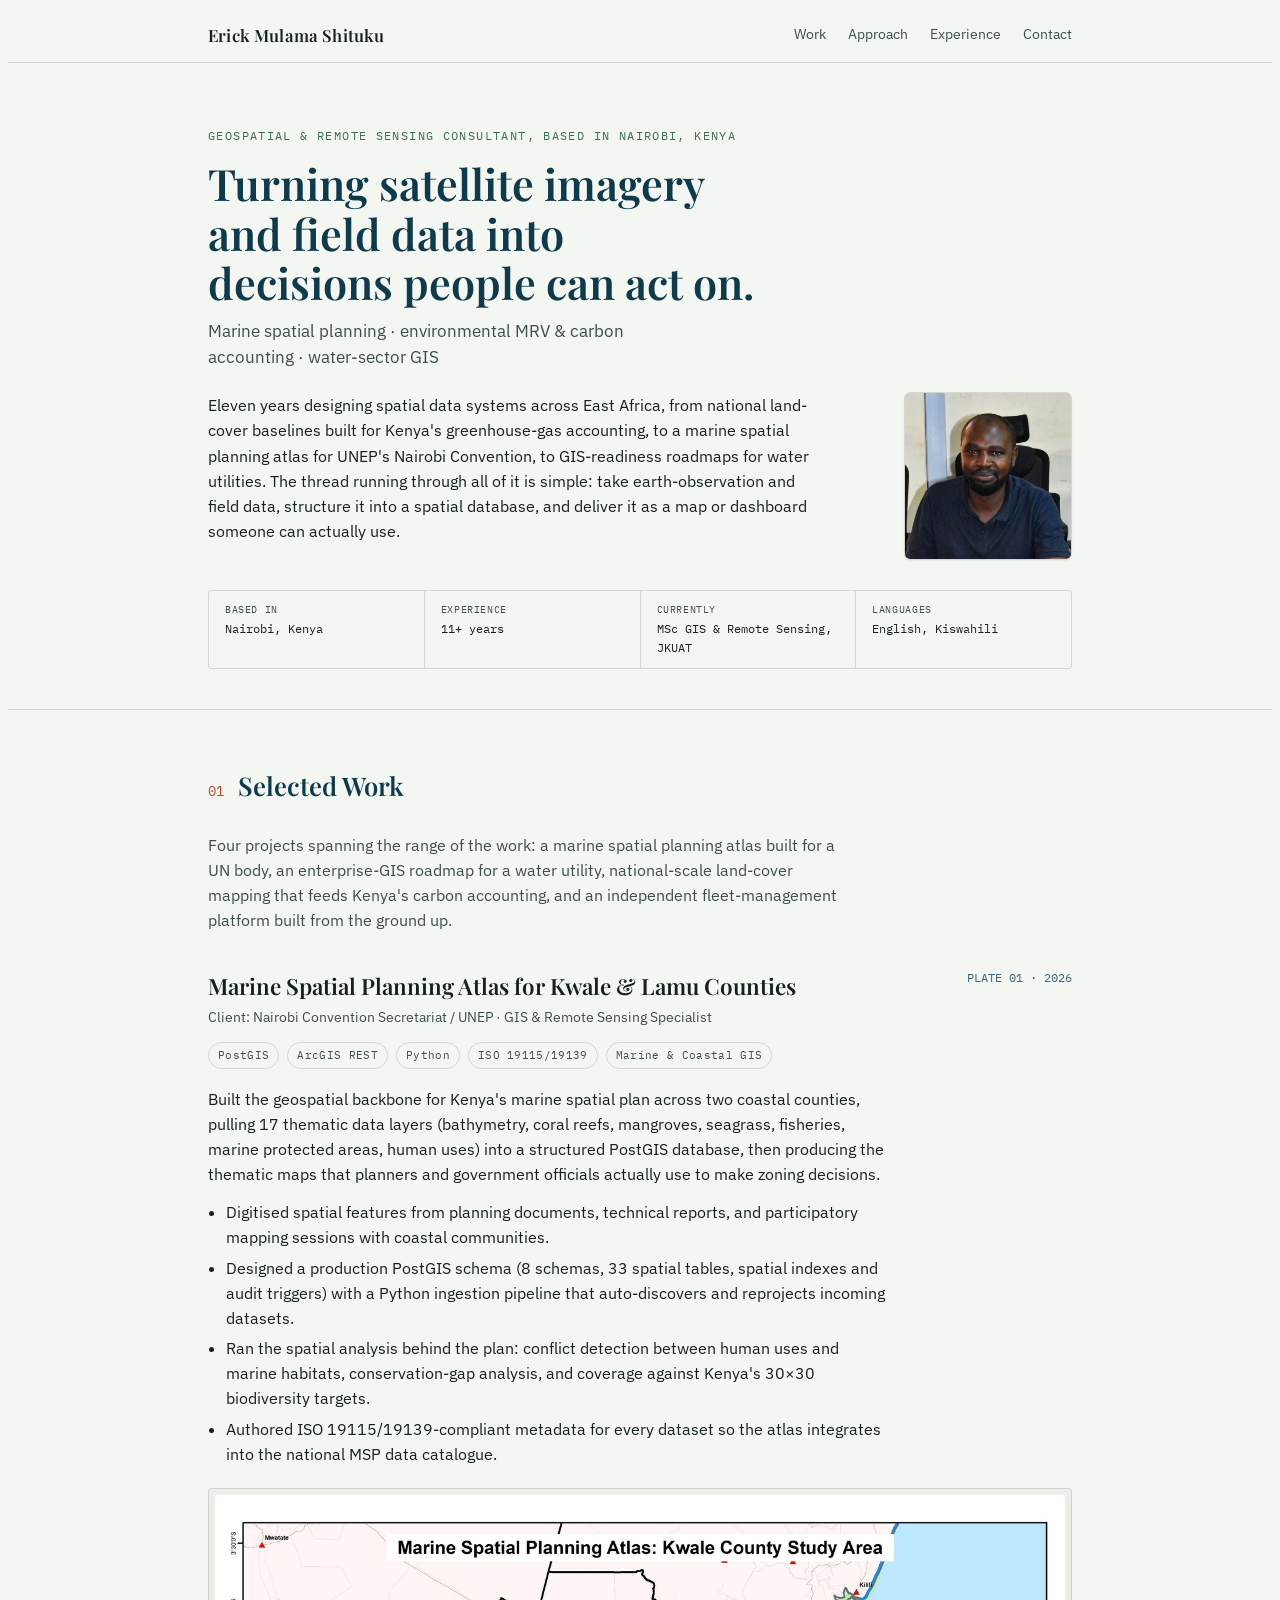
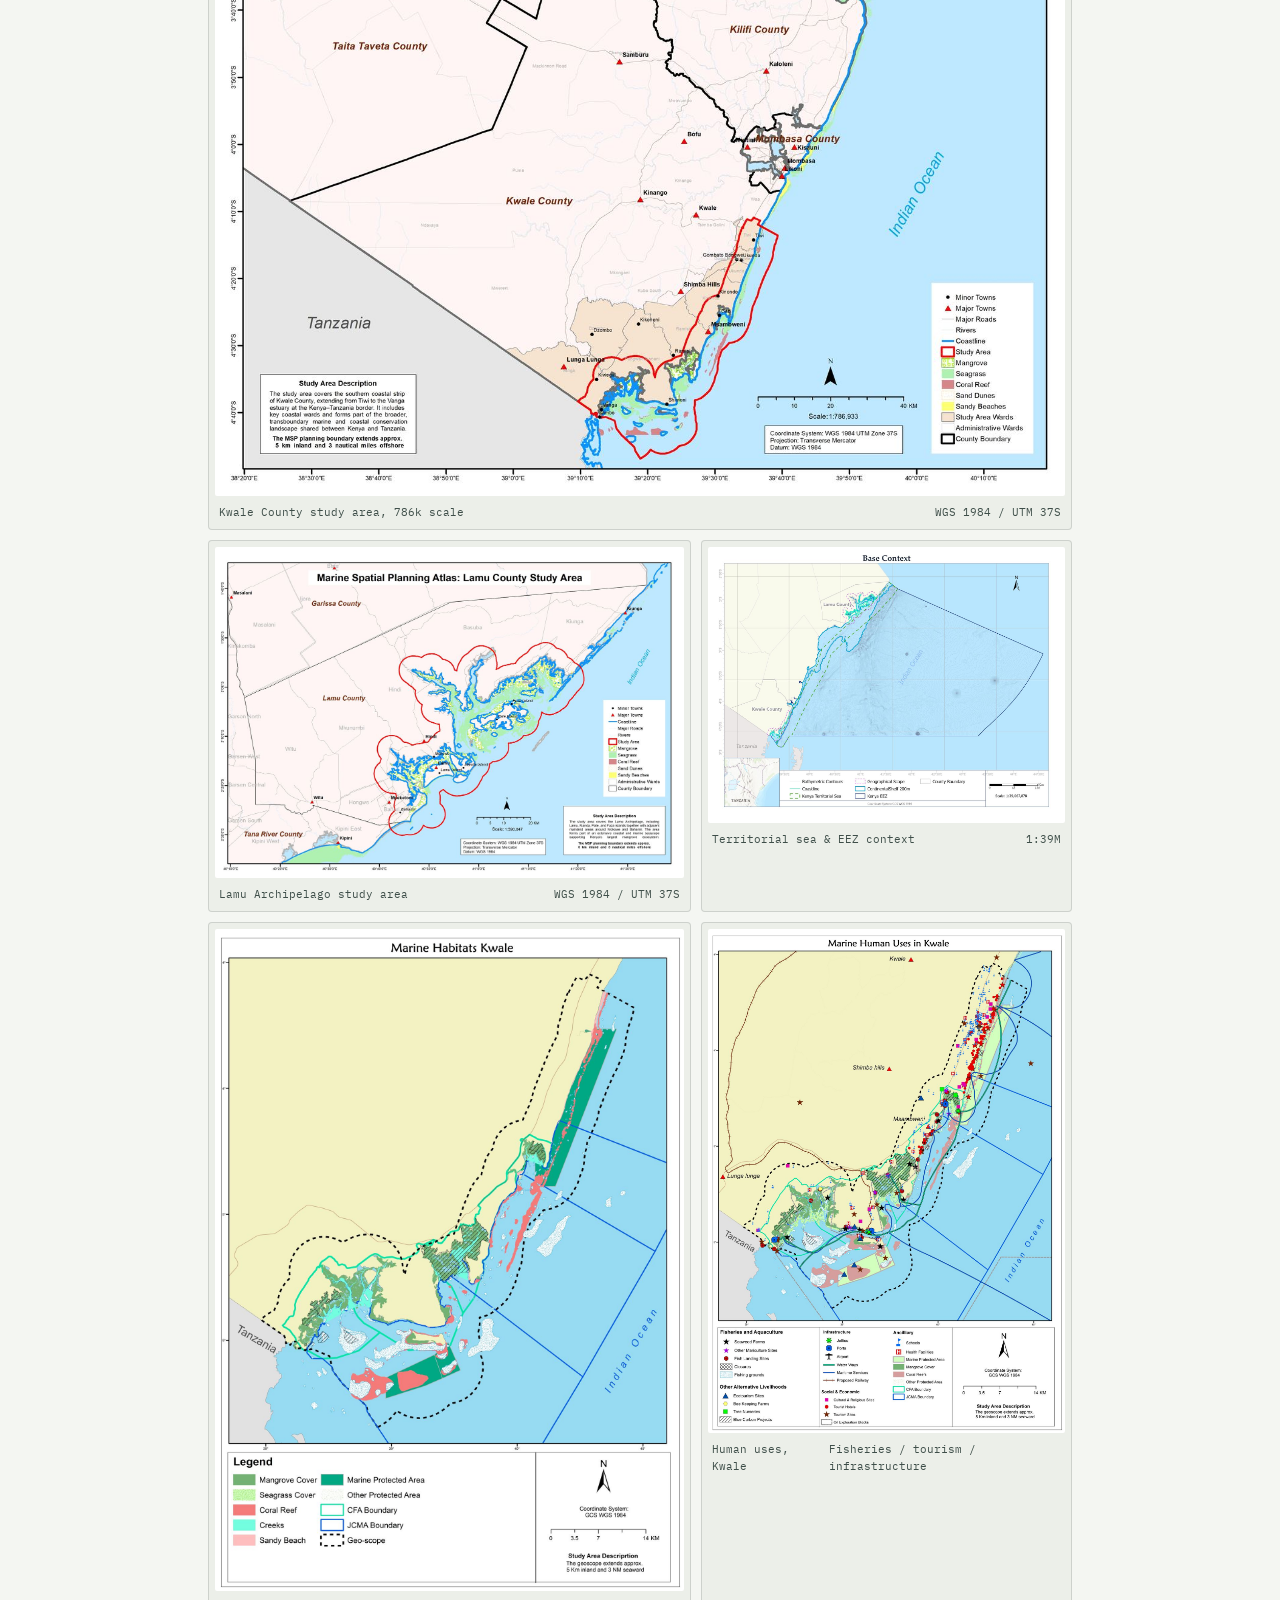
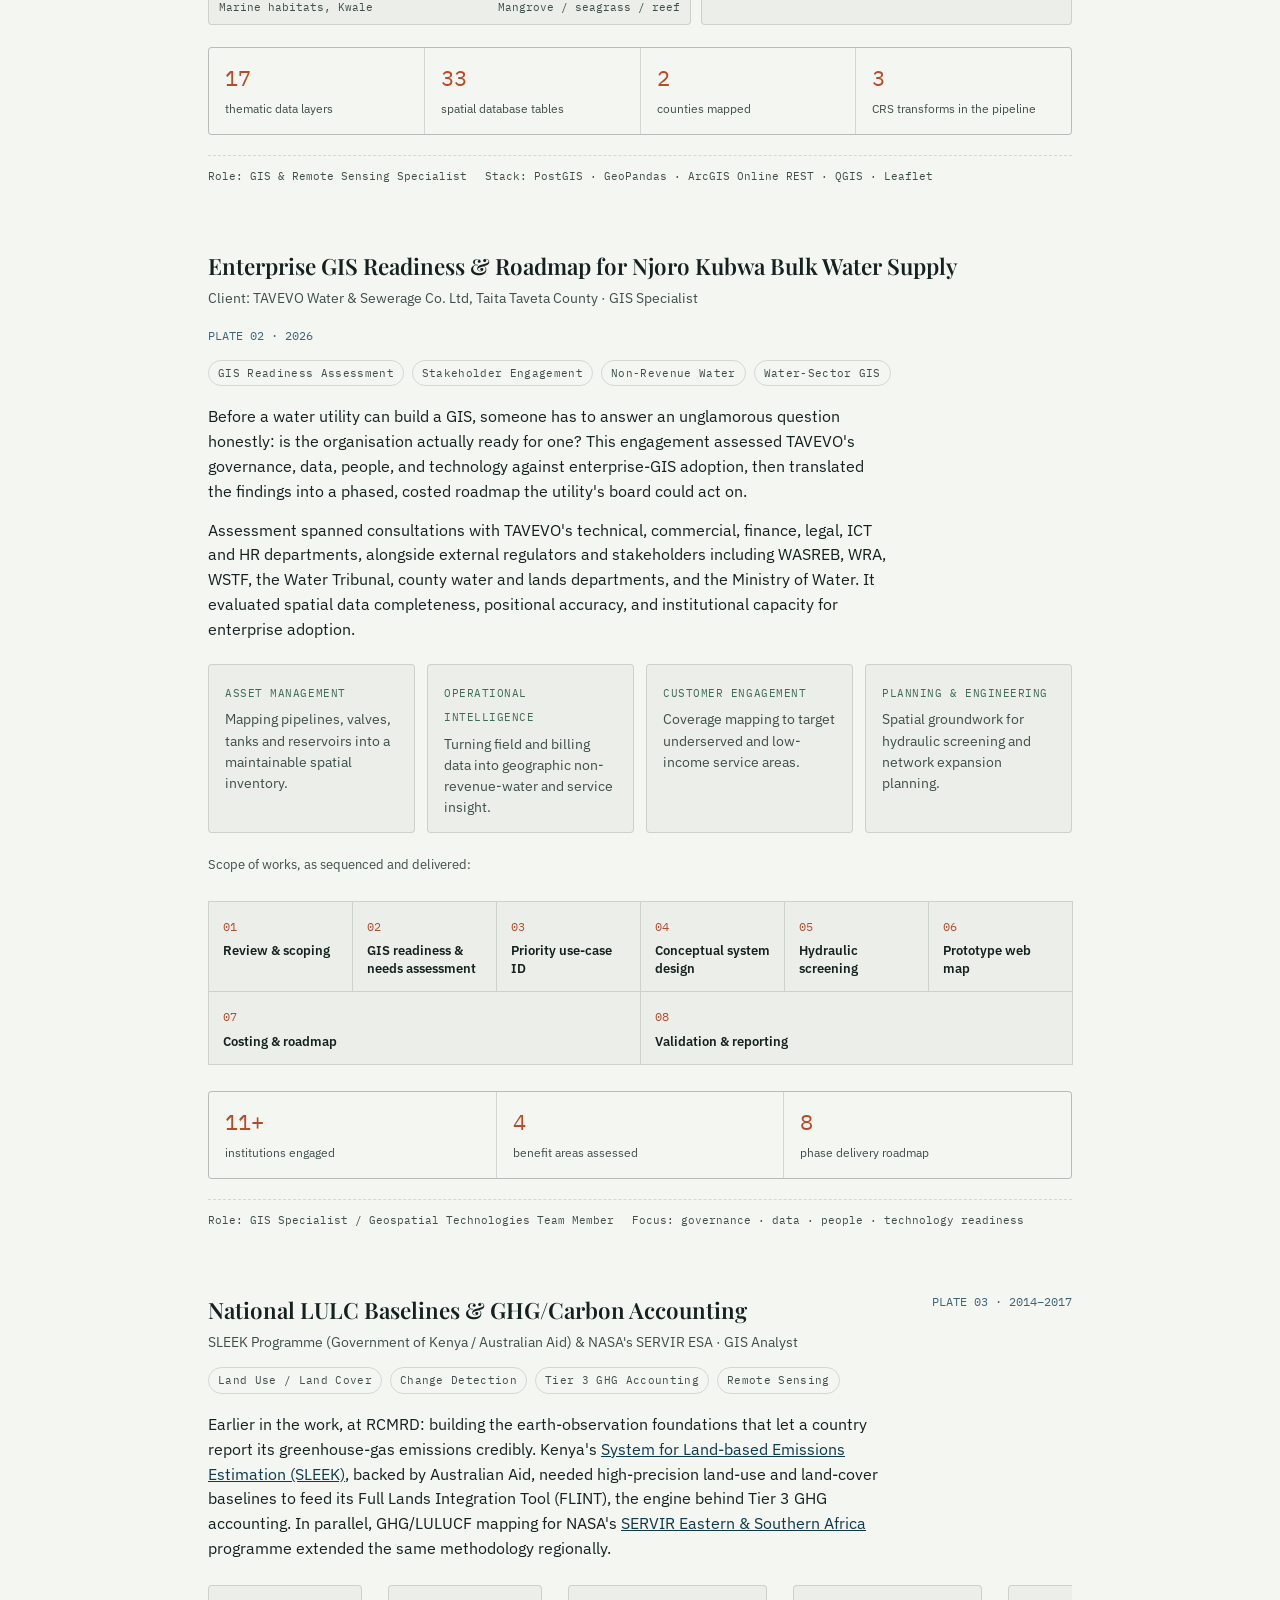
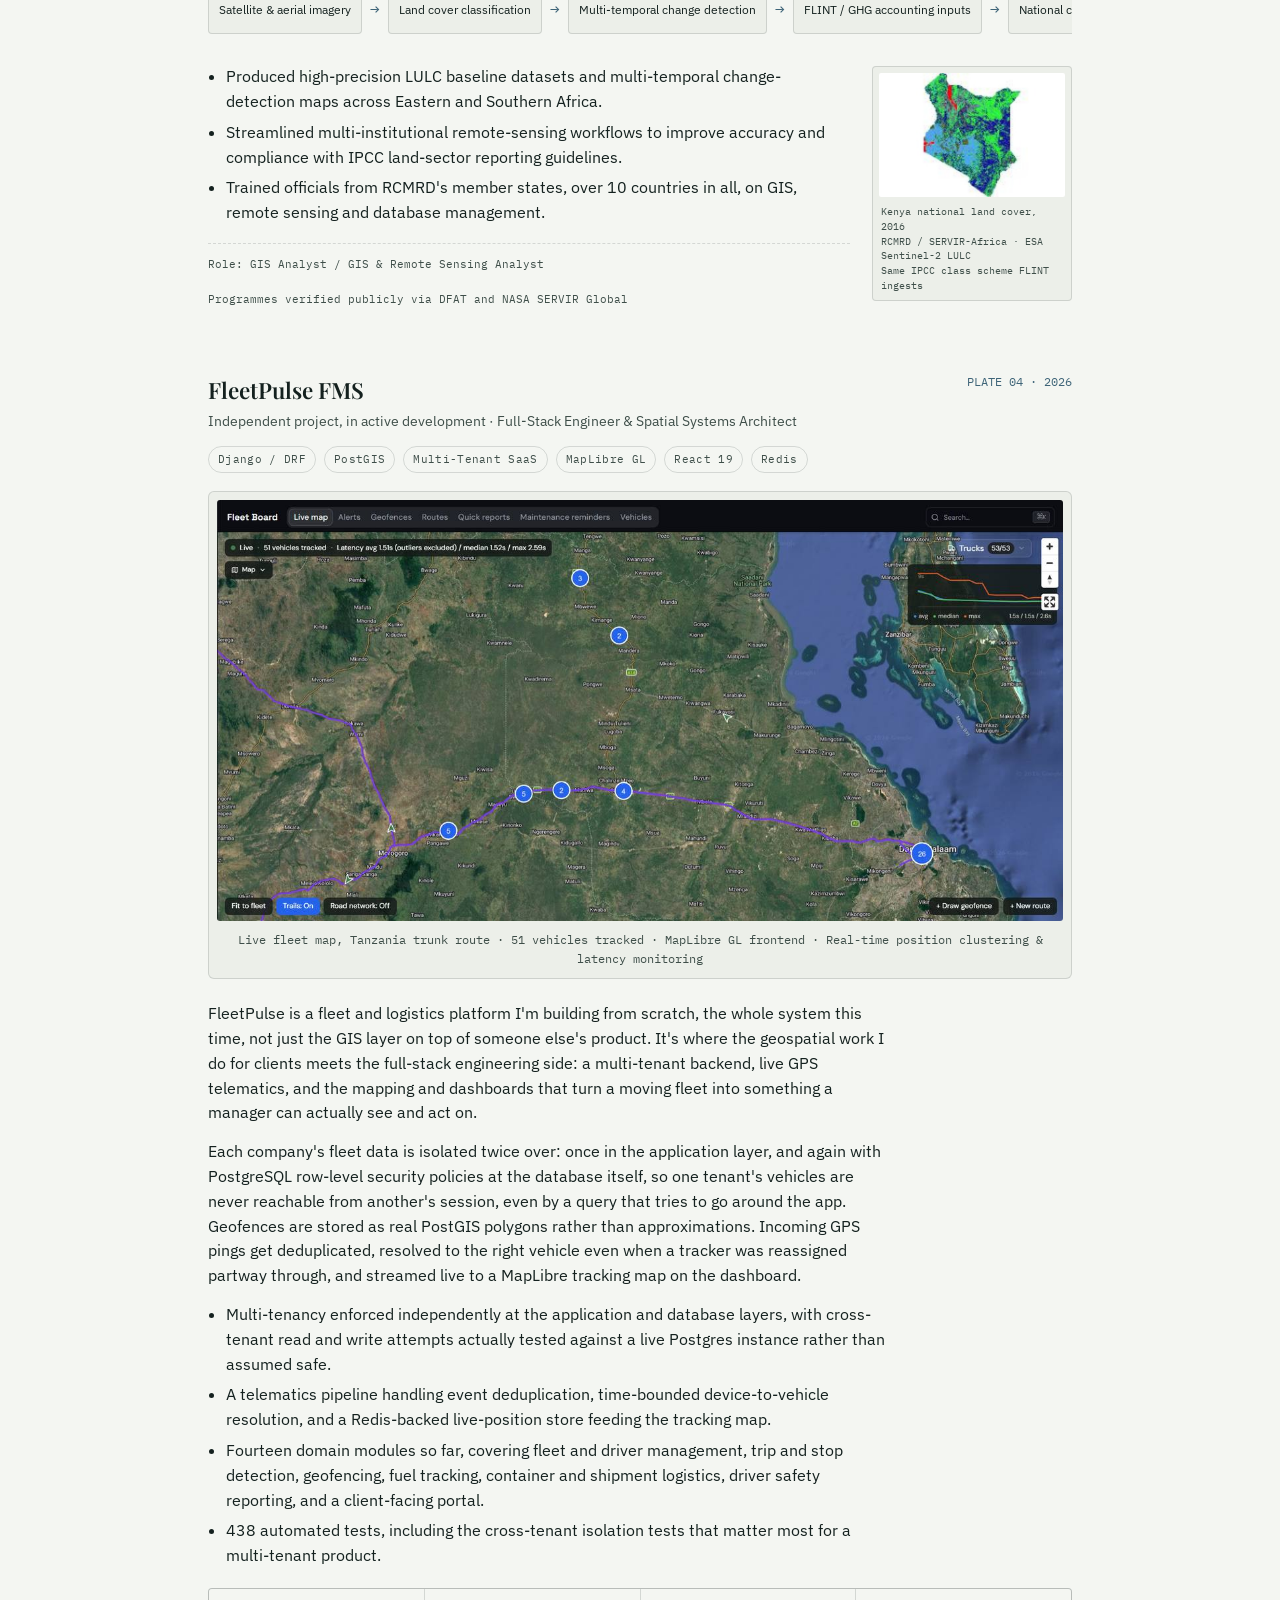
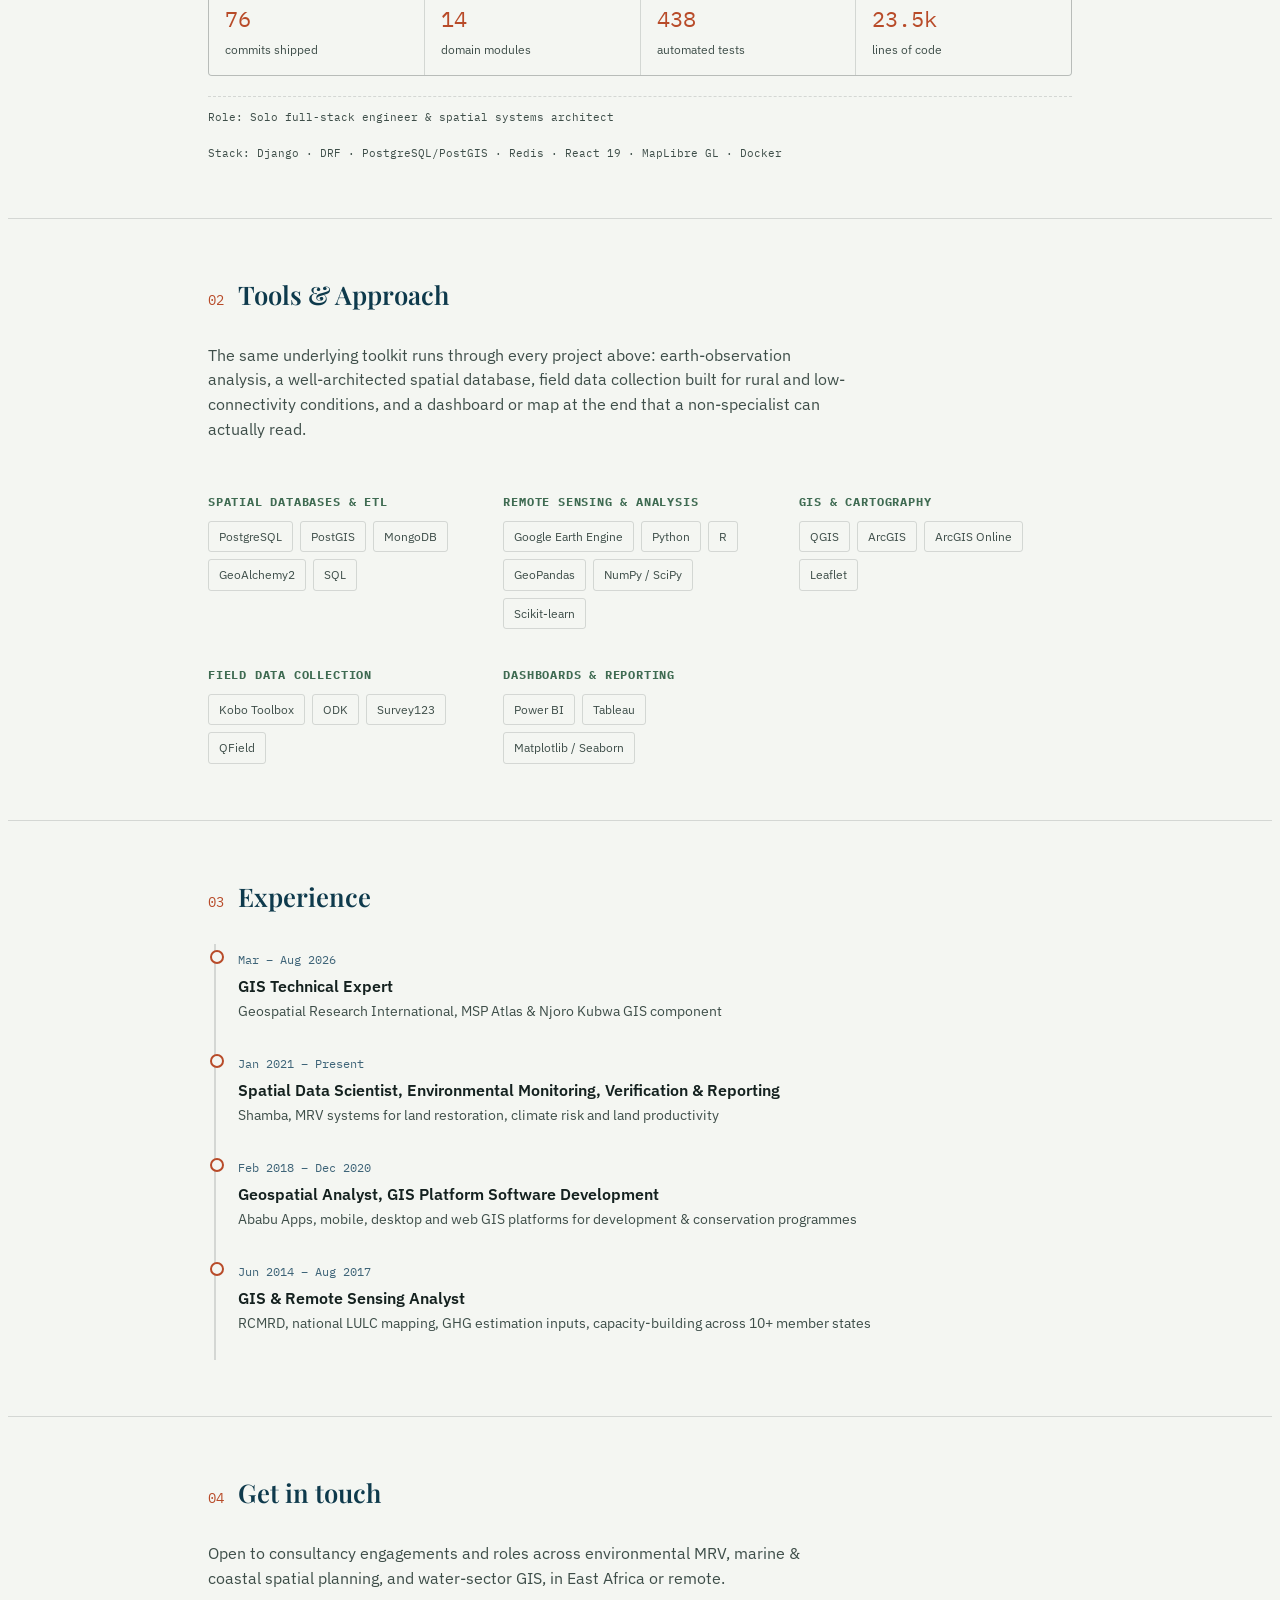
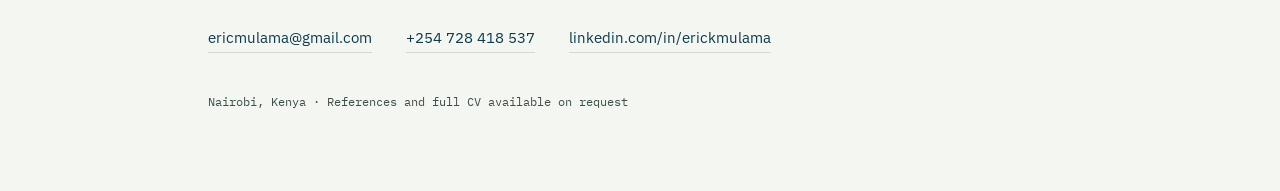
==== index.html @ 87354530 "Enhance feature figure styling in index.html Added styling and structure for feature figures in the " ====
<!DOCTYPE html>
<html lang="en">
<head>
<meta charset="UTF-8">
<meta name="viewport" content="width=device-width, initial-scale=1.0">
<title>Erick Mulama Shituku, Geospatial &amp; Remote Sensing Consultant</title>
<meta name="description" content="Portfolio of Erick Mulama Shituku, a GIS &amp; remote sensing consultant based in Nairobi, Kenya. Marine spatial planning, environmental MRV &amp; carbon accounting, and water-sector GIS across East Africa.">
<meta name="author" content="Erick Mulama Shituku">
<meta property="og:title" content="Erick Mulama Shituku, Geospatial &amp; Remote Sensing Consultant">
<meta property="og:description" content="Marine spatial planning, environmental MRV &amp; carbon accounting, and water-sector GIS across East Africa. 11+ years experience.">
<meta property="og:type" content="website">
<meta name="theme-color" content="#0E3A4C">
<link rel="icon" href="data:image/svg+xml,%3Csvg xmlns='http://www.w3.org/2000/svg' viewBox='0 0 100 100'%3E%3Crect width='100' height='100' rx='16' fill='%230E3A4C'/%3E%3Ctext x='50' y='68' font-size='58' text-anchor='middle' fill='%23F4F6F2' font-family='Georgia,serif'%3EM%3C/text%3E%3C/svg%3E">
<style>
  @import url('https://fonts.googleapis.com/css2?family=Playfair+Display:ital,wght@0,500;0,600;0,700;1,500&family=IBM+Plex+Sans:wght@400;500;600;700&family=IBM+Plex+Mono:wght@400;500&display=swap');

  :root{
    --paper:#F4F6F2;
    --paper-raised:#ECEFE9;
    --ink:#14211F;
    --ink-soft:#3E4E49;
    --ocean:#0E3A4C;
    --ocean-soft:#3E6478;
    --coral:#B84B29;
    --mangrove:#3F6B52;
    --sand:#D9D0B4;
    --line: rgba(20,33,31,0.14);
    --shadow: 0 1px 2px rgba(14,58,76,0.06);
  }
  @media (prefers-color-scheme: dark){
    :root:not([data-theme="light"]){
      --paper:#101A1B;
      --paper-raised:#16211F;
      --ink:#E7EEEA;
      --ink-soft:#AEC0BA;
      --ocean:#7FB9CE;
      --ocean-soft:#5D8FA0;
      --coral:#E08A63;
      --mangrove:#8FC29F;
      --sand:#4A4D3C;
      --line: rgba(231,238,234,0.16);
      --shadow: 0 1px 2px rgba(0,0,0,0.3);
    }
  }
  :root[data-theme="dark"]{
    --paper:#101A1B;
    --paper-raised:#16211F;
    --ink:#E7EEEA;
    --ink-soft:#AEC0BA;
    --ocean:#7FB9CE;
    --ocean-soft:#5D8FA0;
    --coral:#E08A63;
    --mangrove:#8FC29F;
    --sand:#4A4D3C;
    --line: rgba(231,238,234,0.16);
    --shadow: 0 1px 2px rgba(0,0,0,0.3);
  }

  *{box-sizing:border-box;}
  body{
    background:var(--paper);
    color:var(--ink);
    font-family:'IBM Plex Sans',system-ui,sans-serif;
    line-height:1.55;
  }
  .wrap{max-width:920px;margin:0 auto;padding:0 28px;}
  h1,h2,h3{font-family:'Playfair Display',Georgia,serif;font-weight:600;text-wrap:balance;margin:0;}
  .mono{font-family:'IBM Plex Mono',ui-monospace,monospace;}
  a{color:var(--ocean);}
  img{display:block;width:100%;height:auto;border-radius:2px;}

  /* NAV */
  nav{
    position:sticky;top:0;z-index:20;
    background:color-mix(in srgb, var(--paper) 88%, transparent);
    backdrop-filter:blur(6px);
    border-bottom:1px solid var(--line);
  }
  nav .wrap{display:flex;align-items:center;justify-content:space-between;padding:14px 28px;flex-wrap:wrap;gap:6px 18px;}
  .brand{font-family:'Playfair Display',serif;font-weight:600;font-size:1.05rem;letter-spacing:0.01em;white-space:nowrap;}
  .navlinks{display:flex;gap:22px;font-size:0.86rem;}
  .navlinks a{color:var(--ink-soft);text-decoration:none;}
  .navlinks a:hover{color:var(--ocean);}
  @media (max-width:480px){.navlinks{gap:14px;font-size:0.8rem;}}

  /* HERO */
  header.hero{padding:64px 0 40px;border-bottom:1px solid var(--line);}
  .eyebrow{
    font-family:'IBM Plex Mono',monospace;font-size:0.72rem;letter-spacing:0.12em;text-transform:uppercase;
    color:var(--mangrove);margin-bottom:14px;display:block;
  }
  .hero h1{font-size:clamp(1.9rem,4vw,2.7rem);color:var(--ocean);max-width:23ch;line-height:1.15;}
  .hero .role{font-size:1.05rem;color:var(--ink-soft);margin-top:10px;max-width:46ch;}
  .hero p.lede{margin-top:22px;font-size:1.02rem;max-width:62ch;color:var(--ink);}
  .hero-inner{display:flex;gap:36px;align-items:flex-start;flex-wrap:wrap-reverse;}
  .hero-text{flex:1 1 440px;min-width:280px;}
  .hero-photo{flex:0 0 168px;width:168px;}
  .hero-photo img{width:168px;height:168px;object-fit:cover;border-radius:6px;border:1px solid var(--line);box-shadow:var(--shadow);}
  @media (max-width:600px){.hero-photo,.hero-photo img{width:120px;height:120px;}}
  .stamp{
    margin-top:30px;
    display:flex;flex-wrap:wrap;gap:0;
    border:1px solid var(--line);border-radius:3px;overflow:hidden;
    font-family:'IBM Plex Mono',monospace;font-size:0.76rem;
  }
  .stamp div{padding:10px 16px;border-right:1px solid var(--line);flex:1;min-width:150px;}
  .stamp div:last-child{border-right:none;}
  .stamp .k{display:block;color:var(--ink-soft);text-transform:uppercase;letter-spacing:0.06em;font-size:0.65rem;margin-bottom:3px;}

  /* SECTION HEADERS */
  section{padding:56px 0;border-bottom:1px solid var(--line);}
  .sec-head{display:flex;align-items:baseline;gap:14px;margin-bottom:28px;}
  .sec-num{font-family:'IBM Plex Mono',monospace;color:var(--coral);font-size:0.85rem;}
  .sec-head h2{font-size:1.6rem;color:var(--ocean);}
  .sec-intro{max-width:64ch;color:var(--ink-soft);margin-bottom:36px;}

  /* PLATE (project) */
  .plate{margin-bottom:64px;}
  .plate:last-child{margin-bottom:0;}
  .plate-head{display:flex;justify-content:space-between;align-items:flex-start;gap:18px;flex-wrap:wrap;margin-bottom:14px;}
  .plate-title h3{font-size:1.4rem;color:var(--ink);}
  .plate-client{font-size:0.85rem;color:var(--ink-soft);margin-top:4px;}
  .plate-num{font-family:'IBM Plex Mono',monospace;font-size:0.75rem;color:var(--ocean-soft);white-space:nowrap;}
  .tags{display:flex;gap:8px;flex-wrap:wrap;margin:14px 0 18px;}
  .tag{
    font-family:'IBM Plex Mono',monospace;font-size:0.68rem;letter-spacing:0.03em;
    padding:4px 9px;border-radius:20px;border:1px solid var(--line);color:var(--ink-soft);
  }
  .plate-body p{max-width:68ch;margin:0 0 14px;}
  .plate-body ul{max-width:68ch;padding-left:1.15em;margin:0 0 14px;}
  .plate-body li{margin-bottom:6px;}

  .gallery{display:grid;grid-template-columns:1.3fr 1fr;gap:10px;margin:22px 0;}
  .gallery figure{margin:0;background:var(--paper-raised);border:1px solid var(--line);padding:6px;border-radius:4px;}
  .gallery figure.span2{grid-column:1 / -1;}
  .gallery figcaption{
    font-family:'IBM Plex Mono',monospace;font-size:0.68rem;color:var(--ink-soft);
    padding:8px 4px 2px;display:flex;justify-content:space-between;gap:8px;
  }
  @media (max-width:680px){.gallery{grid-template-columns:1fr;}}

  .metrics{display:grid;grid-template-columns:repeat(auto-fit,minmax(140px,1fr));gap:1px;background:var(--line);border:1px solid var(--line);margin:20px 0;border-radius:4px;overflow:hidden;}
  .metrics div{background:var(--paper);padding:14px 16px;}
  .metrics .num{font-family:'IBM Plex Mono',monospace;font-size:1.35rem;color:var(--coral);display:block;}
  .metrics .lab{font-size:0.74rem;color:var(--ink-soft);}

  .plate-foot{
    margin-top:18px;padding-top:12px;border-top:1px dashed var(--line);
    font-family:'IBM Plex Mono',monospace;font-size:0.7rem;color:var(--ink-soft);
    display:flex;flex-wrap:wrap;gap:18px;
  }

  /* PROCESS DIAGRAM (TAVEVO) */
  .flow{display:flex;flex-wrap:wrap;gap:0;margin:26px 0;counter-reset:step;}
  .flow-step{
    flex:1 1 140px;position:relative;padding:16px 14px 14px;
    border:1px solid var(--line);background:var(--paper-raised);
    margin:-1px -1px 0 0;
  }
  .flow-step .n{font-family:'IBM Plex Mono',monospace;color:var(--coral);font-size:0.75rem;display:block;margin-bottom:6px;}
  .flow-step h4{margin:0;font-size:0.83rem;font-family:'IBM Plex Sans';font-weight:600;line-height:1.3;}

  .pillars{display:grid;grid-template-columns:repeat(auto-fit,minmax(190px,1fr));gap:12px;margin:22px 0;}
  .pillar{border:1px solid var(--line);border-radius:4px;padding:14px 16px;background:var(--paper-raised);}
  .pillar .k{font-family:'IBM Plex Mono',monospace;font-size:0.68rem;color:var(--mangrove);text-transform:uppercase;letter-spacing:0.05em;}
  .pillar p{margin:6px 0 0;font-size:0.85rem;color:var(--ink-soft);}

  /* SLEEK pipeline */
  .pipeline{display:flex;align-items:center;gap:0;margin:24px 0;overflow-x:auto;padding-bottom:6px;}
  .pipe-node{
    flex:0 0 auto;min-width:120px;text-align:center;padding:14px 10px;
    border:1px solid var(--line);border-radius:4px;background:var(--paper-raised);font-size:0.78rem;
  }
  .pipe-arrow{flex:0 0 auto;padding:0 8px;color:var(--ocean-soft);font-family:'IBM Plex Mono',monospace;}

  .ref-figure{float:right;width:200px;margin:2px 0 16px 22px;background:var(--paper-raised);border:1px solid var(--line);padding:6px;border-radius:4px;}
  .ref-figure img{border-radius:2px;}
  .ref-figure figcaption{font-family:'IBM Plex Mono',monospace;font-size:0.64rem;color:var(--ink-soft);padding:8px 2px 0;line-height:1.45;}
  @media (max-width:600px){.ref-figure{float:none;width:200px;margin:4px auto 20px;}}

  .feature-figure{margin:0 0 22px;background:var(--paper-raised);border:1px solid var(--line);padding:8px;border-radius:6px;}
  .feature-figure img{width:100%;height:auto;border-radius:3px;display:block;}
  .feature-figure figcaption{font-family:'IBM Plex Mono',monospace;font-size:0.72rem;color:var(--ink-soft);padding:10px 4px 2px;line-height:1.6;text-align:center;}

  /* TOOLS */
  .tool-groups{display:grid;grid-template-columns:repeat(auto-fit,minmax(220px,1fr));gap:22px;}
  .tool-group h4{font-family:'IBM Plex Mono',monospace;font-size:0.72rem;text-transform:uppercase;letter-spacing:0.07em;color:var(--mangrove);margin-bottom:10px;}
  .tool-list{display:flex;flex-wrap:wrap;gap:7px;}
  .tool-list span{
    font-size:0.78rem;padding:5px 10px;border:1px solid var(--line);border-radius:3px;color:var(--ink-soft);
  }

  /* EXPERIENCE TIMELINE */
  .tl{border-left:2px solid var(--line);margin-left:6px;}
  .tl-item{position:relative;padding:2px 0 26px 22px;}
  .tl-item::before{
    content:"";position:absolute;left:-6px;top:6px;width:10px;height:10px;border-radius:50%;
    background:var(--paper);border:2px solid var(--coral);
  }
  .tl-item .yr{font-family:'IBM Plex Mono',monospace;font-size:0.72rem;color:var(--ocean-soft);}
  .tl-item h4{font-size:1rem;margin:3px 0 2px;font-family:'IBM Plex Sans';font-weight:600;}
  .tl-item .org{font-size:0.86rem;color:var(--ink-soft);}

  /* FOOTER */
  footer{padding:56px 0 72px;}
  .contact-grid{display:flex;flex-wrap:wrap;gap:34px;margin-top:22px;}
  .contact-grid a{font-size:0.95rem;text-decoration:none;border-bottom:1px solid var(--line);padding-bottom:2px;}
  .fine{margin-top:40px;font-size:0.74rem;color:var(--ink-soft);font-family:'IBM Plex Mono',monospace;}
</style>
</head>
<body>
<nav>
  <div class="wrap">
    <div class="brand">Erick Mulama Shituku</div>
    <div class="navlinks">
      <a href="#work">Work</a>
      <a href="#approach">Approach</a>
      <a href="#experience">Experience</a>
      <a href="#contact">Contact</a>
    </div>
  </div>
</nav>

<header class="hero">
  <div class="wrap">
    <div class="hero-inner">
      <div class="hero-text">
        <span class="eyebrow">Geospatial &amp; Remote Sensing Consultant, based in Nairobi, Kenya</span>
        <h1>Turning satellite imagery and field data into decisions people can act on.</h1>
        <p class="role">Marine spatial planning · environmental MRV &amp; carbon accounting · water-sector GIS</p>
        <p class="lede">Eleven years designing spatial data systems across East Africa, from national land-cover baselines built for Kenya's greenhouse-gas accounting, to a marine spatial planning atlas for UNEP's Nairobi Convention, to GIS-readiness roadmaps for water utilities. The thread running through all of it is simple: take earth-observation and field data, structure it into a spatial database, and deliver it as a map or dashboard someone can actually use.</p>
      </div>
      <div class="hero-photo">
        <img src="images/headshot.jpg" alt="Portrait of Erick Mulama Shituku">
      </div>
    </div>
    <div class="stamp">
      <div><span class="k">Based in</span>Nairobi, Kenya</div>
      <div><span class="k">Experience</span>11+ years</div>
      <div><span class="k">Currently</span>MSc GIS &amp; Remote Sensing, JKUAT</div>
      <div><span class="k">Languages</span>English, Kiswahili</div>
    </div>
  </div>
</header>

<section id="work">
  <div class="wrap">
    <div class="sec-head"><span class="sec-num mono">01</span><h2>Selected Work</h2></div>
    <p class="sec-intro">Four projects spanning the range of the work: a marine spatial planning atlas built for a UN body, an enterprise-GIS roadmap for a water utility, national-scale land-cover mapping that feeds Kenya's carbon accounting, and an independent fleet-management platform built from the ground up.</p>

    <!-- PLATE 01 -->
    <article class="plate">
      <div class="plate-head">
        <div class="plate-title">
          <h3>Marine Spatial Planning Atlas for Kwale &amp; Lamu Counties</h3>
          <div class="plate-client">Client: Nairobi Convention Secretariat / UNEP · GIS &amp; Remote Sensing Specialist</div>
        </div>
        <div class="plate-num mono">PLATE&nbsp;01 · 2026</div>
      </div>
      <div class="tags">
        <span class="tag">PostGIS</span><span class="tag">ArcGIS REST</span><span class="tag">Python</span>
        <span class="tag">ISO 19115/19139</span><span class="tag">Marine &amp; Coastal GIS</span>
      </div>
      <div class="plate-body">
        <p>Built the geospatial backbone for Kenya's marine spatial plan across two coastal counties, pulling 17 thematic data layers (bathymetry, coral reefs, mangroves, seagrass, fisheries, marine protected areas, human uses) into a structured PostGIS database, then producing the thematic maps that planners and government officials actually use to make zoning decisions.</p>
        <ul>
          <li>Digitised spatial features from planning documents, technical reports, and participatory mapping sessions with coastal communities.</li>
          <li>Designed a production PostGIS schema (8 schemas, 33 spatial tables, spatial indexes and audit triggers) with a Python ingestion pipeline that auto-discovers and reprojects incoming datasets.</li>
          <li>Ran the spatial analysis behind the plan: conflict detection between human uses and marine habitats, conservation-gap analysis, and coverage against Kenya's 30×30 biodiversity targets.</li>
          <li>Authored ISO 19115/19139-compliant metadata for every dataset so the atlas integrates into the national MSP data catalogue.</li>
        </ul>
      </div>

      <div class="gallery">
        <figure class="span2">
          <img src="images/kwale-study-area.jpg" alt="Kwale County study area map showing the MSP planning boundary, coastline, mangroves, seagrass and coral reef along the southern coast">
          <figcaption><span>Kwale County study area, 786k scale</span><span>WGS 1984 / UTM 37S</span></figcaption>
        </figure>
        <figure>
          <img src="images/lamu-study-area.jpg" alt="Lamu County study area map showing the Lamu Archipelago and its mangrove ecosystem">
          <figcaption><span>Lamu Archipelago study area</span><span>WGS 1984 / UTM 37S</span></figcaption>
        </figure>
        <figure>
          <img src="images/base-context.jpg" alt="Base context map showing Kenya's territorial sea and exclusive economic zone along the Kwale-Lamu coast">
          <figcaption><span>Territorial sea &amp; EEZ context</span><span>1:39M</span></figcaption>
        </figure>
        <figure>
          <img src="images/marine-habitats-kwale.jpg" alt="Marine habitats map of Kwale showing mangrove cover, seagrass, coral reef and marine protected areas">
          <figcaption><span>Marine habitats, Kwale</span><span>Mangrove / seagrass / reef</span></figcaption>
        </figure>
        <figure>
          <img src="images/kwale-human-uses.jpg" alt="Marine human uses map of Kwale showing fisheries, tourism, infrastructure and cultural sites">
          <figcaption><span>Human uses, Kwale</span><span>Fisheries / tourism / infrastructure</span></figcaption>
        </figure>
      </div>

      <div class="metrics">
        <div><span class="num">17</span><span class="lab">thematic data layers</span></div>
        <div><span class="num">33</span><span class="lab">spatial database tables</span></div>
        <div><span class="num">2</span><span class="lab">counties mapped</span></div>
        <div><span class="num">3</span><span class="lab">CRS transforms in the pipeline</span></div>
      </div>
      <div class="plate-foot">
        <span>Role: GIS &amp; Remote Sensing Specialist</span>
        <span>Stack: PostGIS · GeoPandas · ArcGIS Online REST · QGIS · Leaflet</span>
      </div>
    </article>

    <!-- PLATE 02 -->
    <article class="plate">
      <div class="plate-head">
        <div class="plate-title">
          <h3>Enterprise GIS Readiness &amp; Roadmap for Njoro Kubwa Bulk Water Supply</h3>
          <div class="plate-client">Client: TAVEVO Water &amp; Sewerage Co. Ltd, Taita Taveta County · GIS Specialist</div>
        </div>
        <div class="plate-num mono">PLATE&nbsp;02 · 2026</div>
      </div>
      <div class="tags">
        <span class="tag">GIS Readiness Assessment</span><span class="tag">Stakeholder Engagement</span>
        <span class="tag">Non-Revenue Water</span><span class="tag">Water-Sector GIS</span>
      </div>
      <div class="plate-body">
        <p>Before a water utility can build a GIS, someone has to answer an unglamorous question honestly: is the organisation actually ready for one? This engagement assessed TAVEVO's governance, data, people, and technology against enterprise-GIS adoption, then translated the findings into a phased, costed roadmap the utility's board could act on.</p>
        <p>Assessment spanned consultations with TAVEVO's technical, commercial, finance, legal, ICT and HR departments, alongside external regulators and stakeholders including WASREB, WRA, WSTF, the Water Tribunal, county water and lands departments, and the Ministry of Water. It evaluated spatial data completeness, positional accuracy, and institutional capacity for enterprise adoption.</p>
      </div>

      <div class="pillars">
        <div class="pillar"><span class="k">Asset Management</span><p>Mapping pipelines, valves, tanks and reservoirs into a maintainable spatial inventory.</p></div>
        <div class="pillar"><span class="k">Operational Intelligence</span><p>Turning field and billing data into geographic non-revenue-water and service insight.</p></div>
        <div class="pillar"><span class="k">Customer Engagement</span><p>Coverage mapping to target underserved and low-income service areas.</p></div>
        <div class="pillar"><span class="k">Planning &amp; Engineering</span><p>Spatial groundwork for hydraulic screening and network expansion planning.</p></div>
      </div>

      <p style="font-size:0.82rem;color:var(--ink-soft);margin:22px 0 6px;">Scope of works, as sequenced and delivered:</p>
      <div class="flow">
        <div class="flow-step"><span class="n">01</span><h4>Review &amp; scoping</h4></div>
        <div class="flow-step"><span class="n">02</span><h4>GIS readiness &amp; needs assessment</h4></div>
        <div class="flow-step"><span class="n">03</span><h4>Priority use-case ID</h4></div>
        <div class="flow-step"><span class="n">04</span><h4>Conceptual system design</h4></div>
        <div class="flow-step"><span class="n">05</span><h4>Hydraulic screening</h4></div>
        <div class="flow-step"><span class="n">06</span><h4>Prototype web map</h4></div>
        <div class="flow-step"><span class="n">07</span><h4>Costing &amp; roadmap</h4></div>
        <div class="flow-step"><span class="n">08</span><h4>Validation &amp; reporting</h4></div>
      </div>

      <div class="metrics">
        <div><span class="num">11+</span><span class="lab">institutions engaged</span></div>
        <div><span class="num">4</span><span class="lab">benefit areas assessed</span></div>
        <div><span class="num">8</span><span class="lab">phase delivery roadmap</span></div>
      </div>
      <div class="plate-foot">
        <span>Role: GIS Specialist / Geospatial Technologies Team Member</span>
        <span>Focus: governance · data · people · technology readiness</span>
      </div>
    </article>

    <!-- PLATE 03 -->
    <article class="plate">
      <div class="plate-head">
        <div class="plate-title">
          <h3>National LULC Baselines &amp; GHG/Carbon Accounting</h3>
          <div class="plate-client">SLEEK Programme (Government of Kenya / Australian Aid) &amp; NASA's SERVIR ESA · GIS Analyst</div>
        </div>
        <div class="plate-num mono">PLATE&nbsp;03 · 2014–2017</div>
      </div>
      <div class="tags">
        <span class="tag">Land Use / Land Cover</span><span class="tag">Change Detection</span>
        <span class="tag">Tier 3 GHG Accounting</span><span class="tag">Remote Sensing</span>
      </div>
      <div class="plate-body">
        <p>Earlier in the work, at RCMRD: building the earth-observation foundations that let a country report its greenhouse-gas emissions credibly. Kenya's <a href="https://www.dfat.gov.au/about-us/publications/Pages/kenya-system-land-based-emissions-estimation-mtr" target="_blank" rel="noopener">System for Land-based Emissions Estimation (SLEEK)</a>, backed by Australian Aid, needed high-precision land-use and land-cover baselines to feed its Full Lands Integration Tool (FLINT), the engine behind Tier 3 GHG accounting. In parallel, GHG/LULUCF mapping for NASA's <a href="https://servirglobal.net/Regions/ESAfrica" target="_blank" rel="noopener">SERVIR Eastern &amp; Southern Africa</a> programme extended the same methodology regionally.</p>
      </div>

      <div class="pipeline">
        <div class="pipe-node">Satellite &amp; aerial imagery</div>
        <div class="pipe-arrow">→</div>
        <div class="pipe-node">Land cover classification</div>
        <div class="pipe-arrow">→</div>
        <div class="pipe-node">Multi-temporal change detection</div>
        <div class="pipe-arrow">→</div>
        <div class="pipe-node">FLINT / GHG accounting inputs</div>
        <div class="pipe-arrow">→</div>
        <div class="pipe-node">National carbon stock reporting</div>
      </div>

      <div class="plate-body">
        <figure class="ref-figure">
          <img src="images/kenya-lulc-2016.jpg" alt="Kenya national land cover classification map, 2016, showing forest, grassland, cropland, wetlands and settlement classes">
          <figcaption>Kenya national land cover, 2016<br>RCMRD / SERVIR-Africa · ESA Sentinel-2 LULC<br>Same IPCC class scheme FLINT ingests</figcaption>
        </figure>
        <ul>
          <li>Produced high-precision LULC baseline datasets and multi-temporal change-detection maps across Eastern and Southern Africa.</li>
          <li>Streamlined multi-institutional remote-sensing workflows to improve accuracy and compliance with IPCC land-sector reporting guidelines.</li>
          <li>Trained officials from RCMRD's member states, over 10 countries in all, on GIS, remote sensing and database management.</li>
        </ul>
      </div>
      <div class="plate-foot">
        <span>Role: GIS Analyst / GIS &amp; Remote Sensing Analyst</span>
        <span>Programmes verified publicly via DFAT and NASA SERVIR Global</span>
      </div>
    </article>

    <!-- PLATE 04 -->
    <article class="plate">
      <div class="plate-head">
        <div class="plate-title">
          <h3>FleetPulse FMS</h3>
          <div class="plate-client">Independent project, in active development · Full-Stack Engineer &amp; Spatial Systems Architect</div>
        </div>
        <div class="plate-num mono">PLATE&nbsp;04 · 2026</div>
      </div>
      <div class="tags">
        <span class="tag">Django / DRF</span><span class="tag">PostGIS</span><span class="tag">Multi-Tenant SaaS</span>
        <span class="tag">MapLibre GL</span><span class="tag">React 19</span><span class="tag">Redis</span>
      </div>
      <div class="plate-body">
        <figure class="feature-figure">
          <img src="images/fleetpulse-live-map.jpg" alt="FleetPulse live fleet tracking dashboard showing real-time vehicle position clusters and a latency chart along a Tanzania trunk route from Morogoro to Dar es Salaam">
          <figcaption>Live fleet map, Tanzania trunk route · 51 vehicles tracked · MapLibre GL frontend · Real-time position clustering &amp; latency monitoring</figcaption>
        </figure>
        <p>FleetPulse is a fleet and logistics platform I'm building from scratch, the whole system this time, not just the GIS layer on top of someone else's product. It's where the geospatial work I do for clients meets the full-stack engineering side: a multi-tenant backend, live GPS telematics, and the mapping and dashboards that turn a moving fleet into something a manager can actually see and act on.</p>
        <p>Each company's fleet data is isolated twice over: once in the application layer, and again with PostgreSQL row-level security policies at the database itself, so one tenant's vehicles are never reachable from another's session, even by a query that tries to go around the app. Geofences are stored as real PostGIS polygons rather than approximations. Incoming GPS pings get deduplicated, resolved to the right vehicle even when a tracker was reassigned partway through, and streamed live to a MapLibre tracking map on the dashboard.</p>
        <ul>
          <li>Multi-tenancy enforced independently at the application and database layers, with cross-tenant read and write attempts actually tested against a live Postgres instance rather than assumed safe.</li>
          <li>A telematics pipeline handling event deduplication, time-bounded device-to-vehicle resolution, and a Redis-backed live-position store feeding the tracking map.</li>
          <li>Fourteen domain modules so far, covering fleet and driver management, trip and stop detection, geofencing, fuel tracking, container and shipment logistics, driver safety reporting, and a client-facing portal.</li>
          <li>438 automated tests, including the cross-tenant isolation tests that matter most for a multi-tenant product.</li>
        </ul>
      </div>

      <div class="metrics">
        <div><span class="num">76</span><span class="lab">commits shipped</span></div>
        <div><span class="num">14</span><span class="lab">domain modules</span></div>
        <div><span class="num">438</span><span class="lab">automated tests</span></div>
        <div><span class="num">23.5k</span><span class="lab">lines of code</span></div>
      </div>
      <div class="plate-foot">
        <span>Role: Solo full-stack engineer &amp; spatial systems architect</span>
        <span>Stack: Django · DRF · PostgreSQL/PostGIS · Redis · React 19 · MapLibre GL · Docker</span>
      </div>
    </article>

  </div>
</section>

<section id="approach">
  <div class="wrap">
    <div class="sec-head"><span class="sec-num mono">02</span><h2>Tools &amp; Approach</h2></div>
    <p class="sec-intro">The same underlying toolkit runs through every project above: earth-observation analysis, a well-architected spatial database, field data collection built for rural and low-connectivity conditions, and a dashboard or map at the end that a non-specialist can actually read.</p>
    <div class="tool-groups">
      <div class="tool-group">
        <h4>Spatial Databases &amp; ETL</h4>
        <div class="tool-list"><span>PostgreSQL</span><span>PostGIS</span><span>MongoDB</span><span>GeoAlchemy2</span><span>SQL</span></div>
      </div>
      <div class="tool-group">
        <h4>Remote Sensing &amp; Analysis</h4>
        <div class="tool-list"><span>Google Earth Engine</span><span>Python</span><span>R</span><span>GeoPandas</span><span>NumPy / SciPy</span><span>Scikit-learn</span></div>
      </div>
      <div class="tool-group">
        <h4>GIS &amp; Cartography</h4>
        <div class="tool-list"><span>QGIS</span><span>ArcGIS</span><span>ArcGIS Online</span><span>Leaflet</span></div>
      </div>
      <div class="tool-group">
        <h4>Field Data Collection</h4>
        <div class="tool-list"><span>Kobo Toolbox</span><span>ODK</span><span>Survey123</span><span>QField</span></div>
      </div>
      <div class="tool-group">
        <h4>Dashboards &amp; Reporting</h4>
        <div class="tool-list"><span>Power BI</span><span>Tableau</span><span>Matplotlib / Seaborn</span></div>
      </div>
    </div>
  </div>
</section>

<section id="experience">
  <div class="wrap">
    <div class="sec-head"><span class="sec-num mono">03</span><h2>Experience</h2></div>
    <div class="tl">
      <div class="tl-item">
        <span class="yr mono">Mar – Aug 2026</span>
        <h4>GIS Technical Expert</h4>
        <div class="org">Geospatial Research International, MSP Atlas &amp; Njoro Kubwa GIS component</div>
      </div>
      <div class="tl-item">
        <span class="yr mono">Jan 2021 – Present</span>
        <h4>Spatial Data Scientist, Environmental Monitoring, Verification &amp; Reporting</h4>
        <div class="org">Shamba, MRV systems for land restoration, climate risk and land productivity</div>
      </div>
      <div class="tl-item">
        <span class="yr mono">Feb 2018 – Dec 2020</span>
        <h4>Geospatial Analyst, GIS Platform Software Development</h4>
        <div class="org">Ababu Apps, mobile, desktop and web GIS platforms for development &amp; conservation programmes</div>
      </div>
      <div class="tl-item">
        <span class="yr mono">Jun 2014 – Aug 2017</span>
        <h4>GIS &amp; Remote Sensing Analyst</h4>
        <div class="org">RCMRD, national LULC mapping, GHG estimation inputs, capacity-building across 10+ member states</div>
      </div>
    </div>
  </div>
</section>

<footer id="contact">
  <div class="wrap">
    <div class="sec-head"><span class="sec-num mono">04</span><h2>Get in touch</h2></div>
    <p class="sec-intro">Open to consultancy engagements and roles across environmental MRV, marine &amp; coastal spatial planning, and water-sector GIS, in East Africa or remote.</p>
    <div class="contact-grid">
      <a href="mailto:ericmulama@gmail.com">ericmulama@gmail.com</a>
      <a href="tel:+254728418537">+254 728 418 537</a>
      <a href="https://www.linkedin.com/in/erickmulama" target="_blank" rel="noopener">linkedin.com/in/erickmulama</a>
    </div>
    <div class="fine">Nairobi, Kenya · References and full CV available on request</div>
  </div>
</footer>
<script data-goatcounter="https://ericmulama.goatcounter.com/count" async src="//gc.zgo.at/count.js"></script>
</body>
</html>
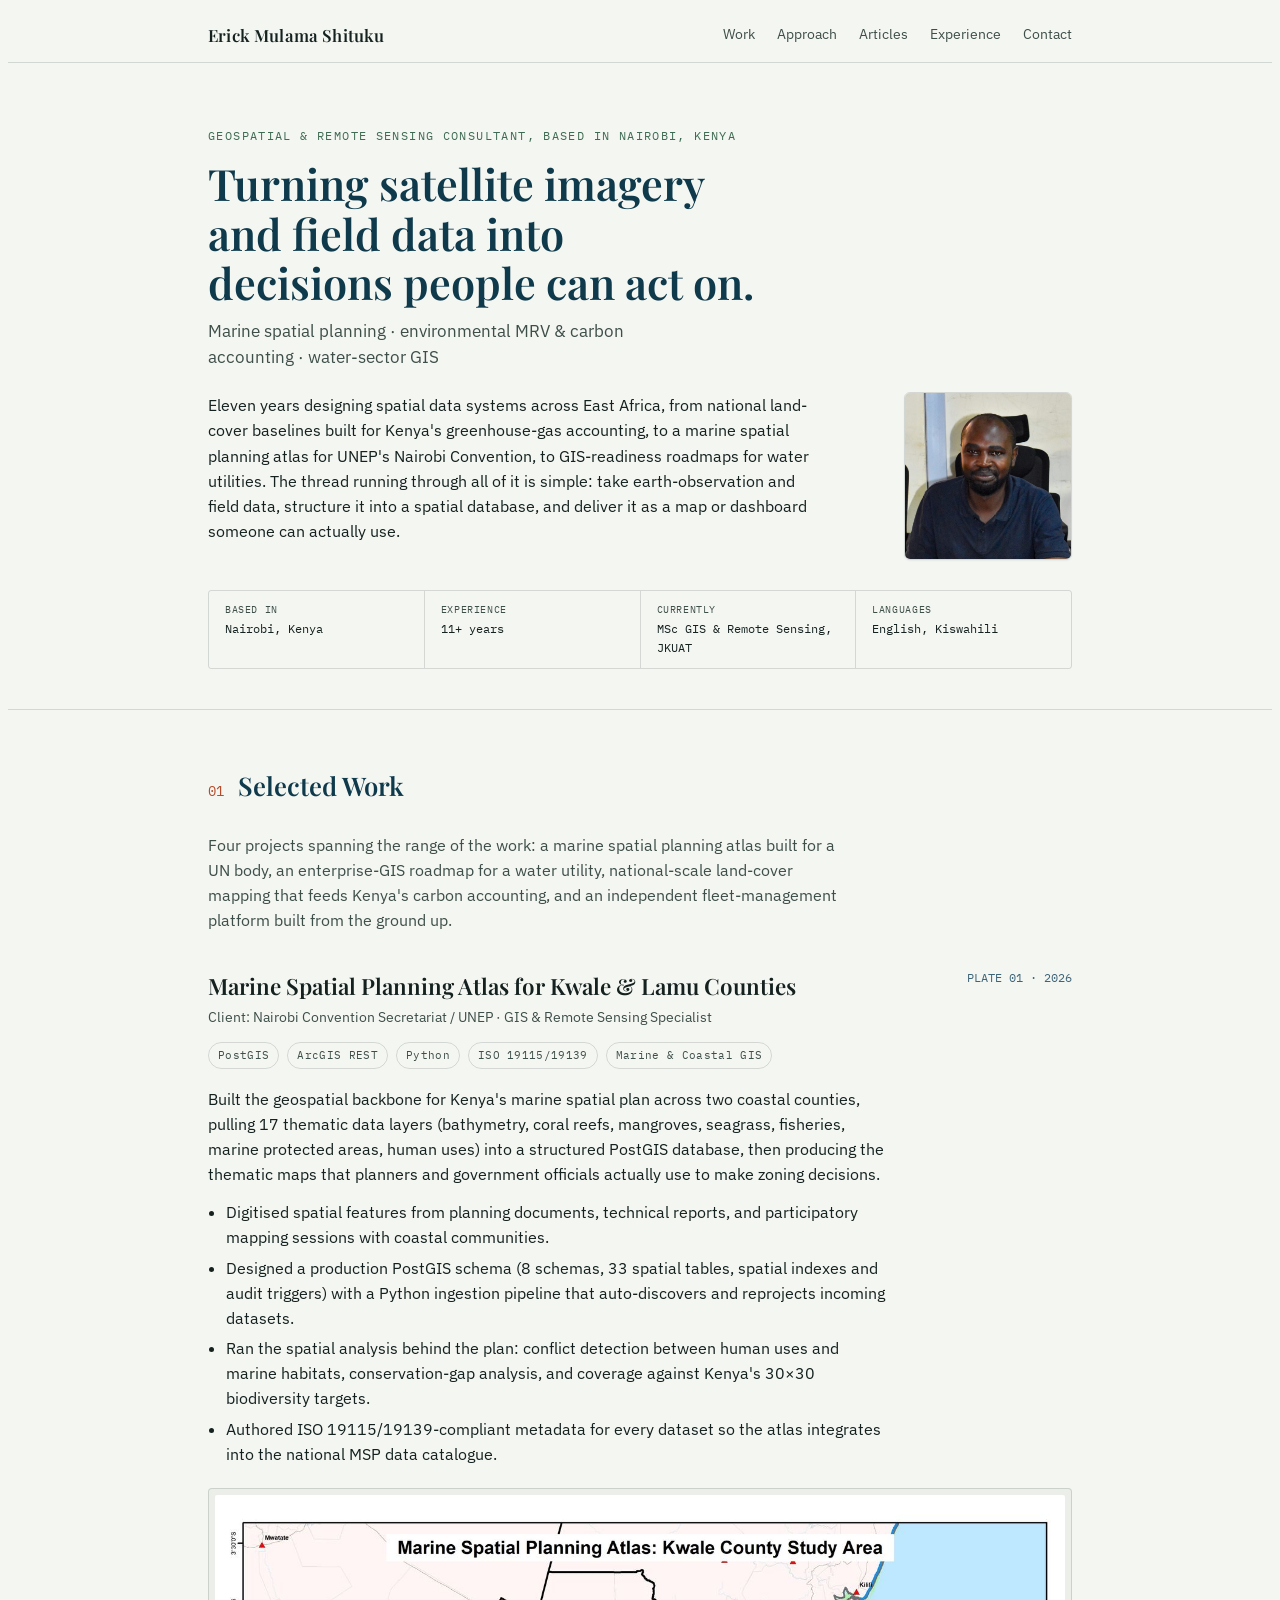
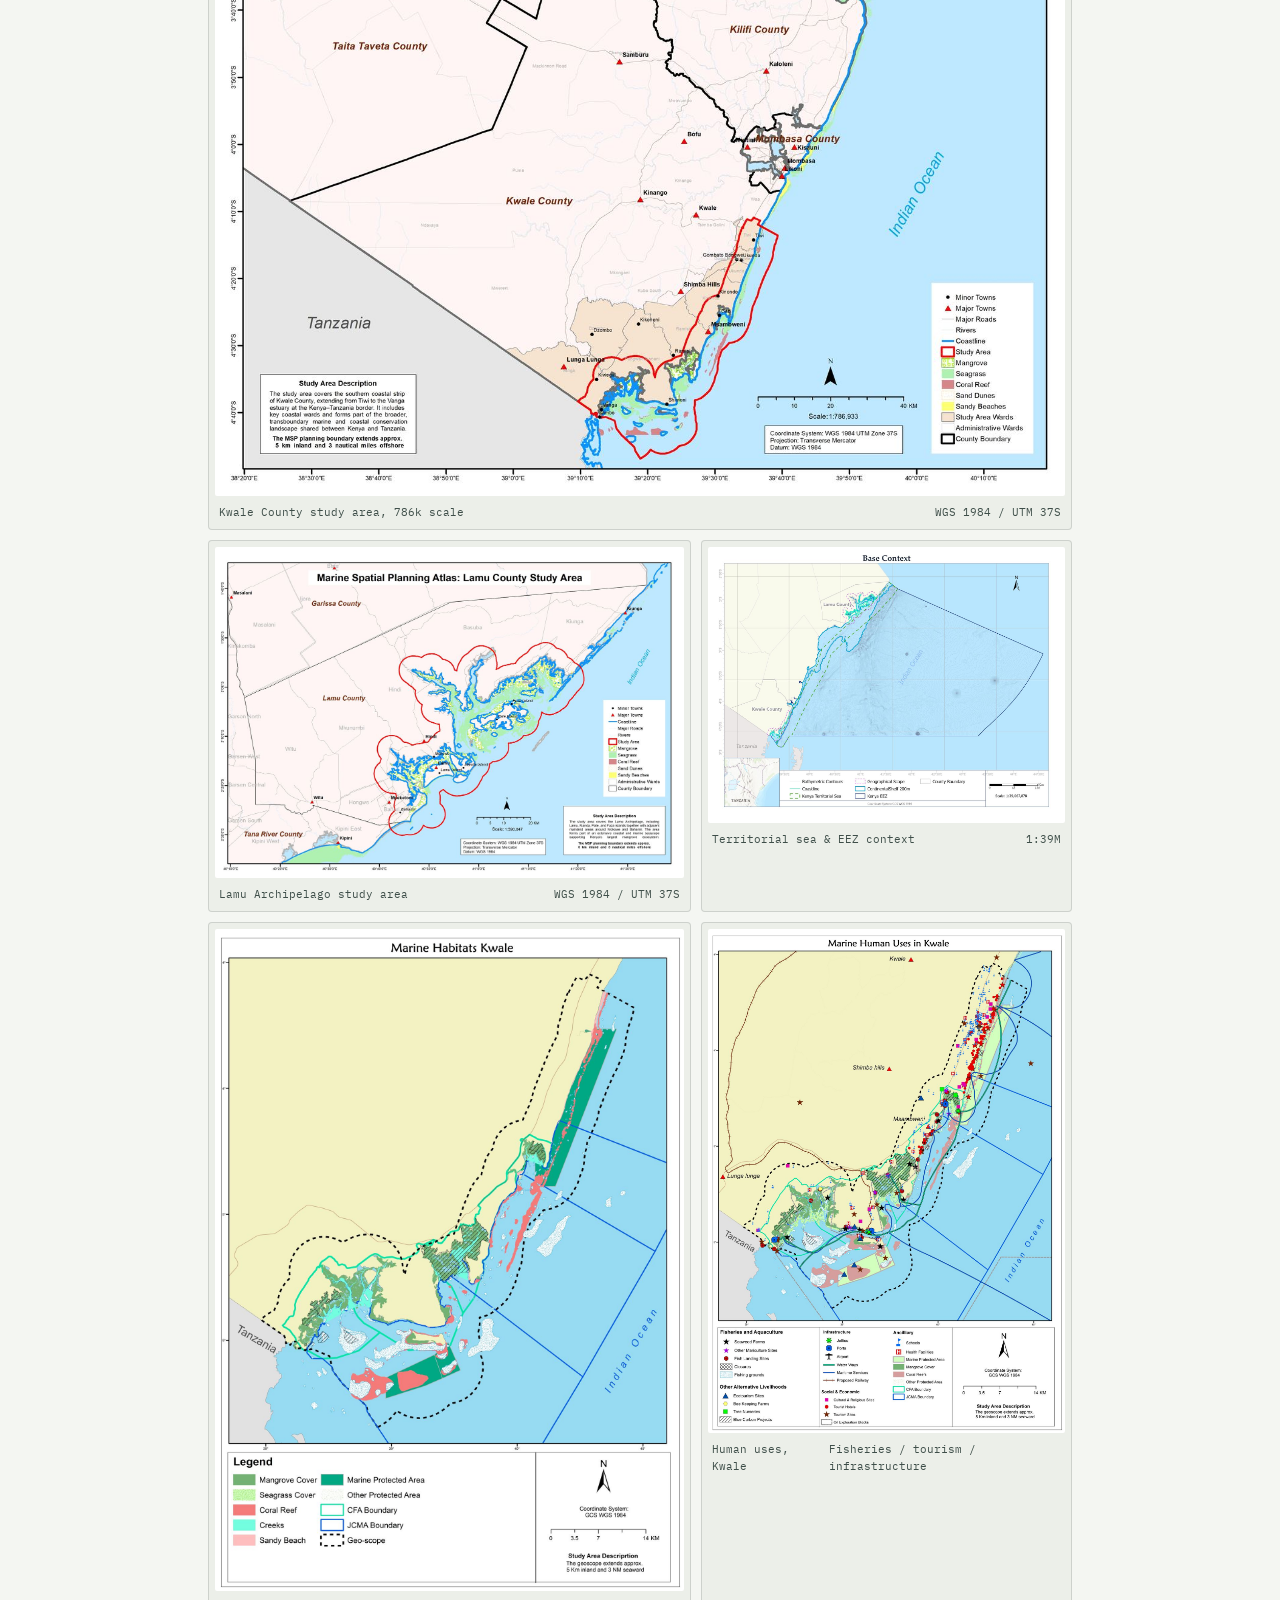
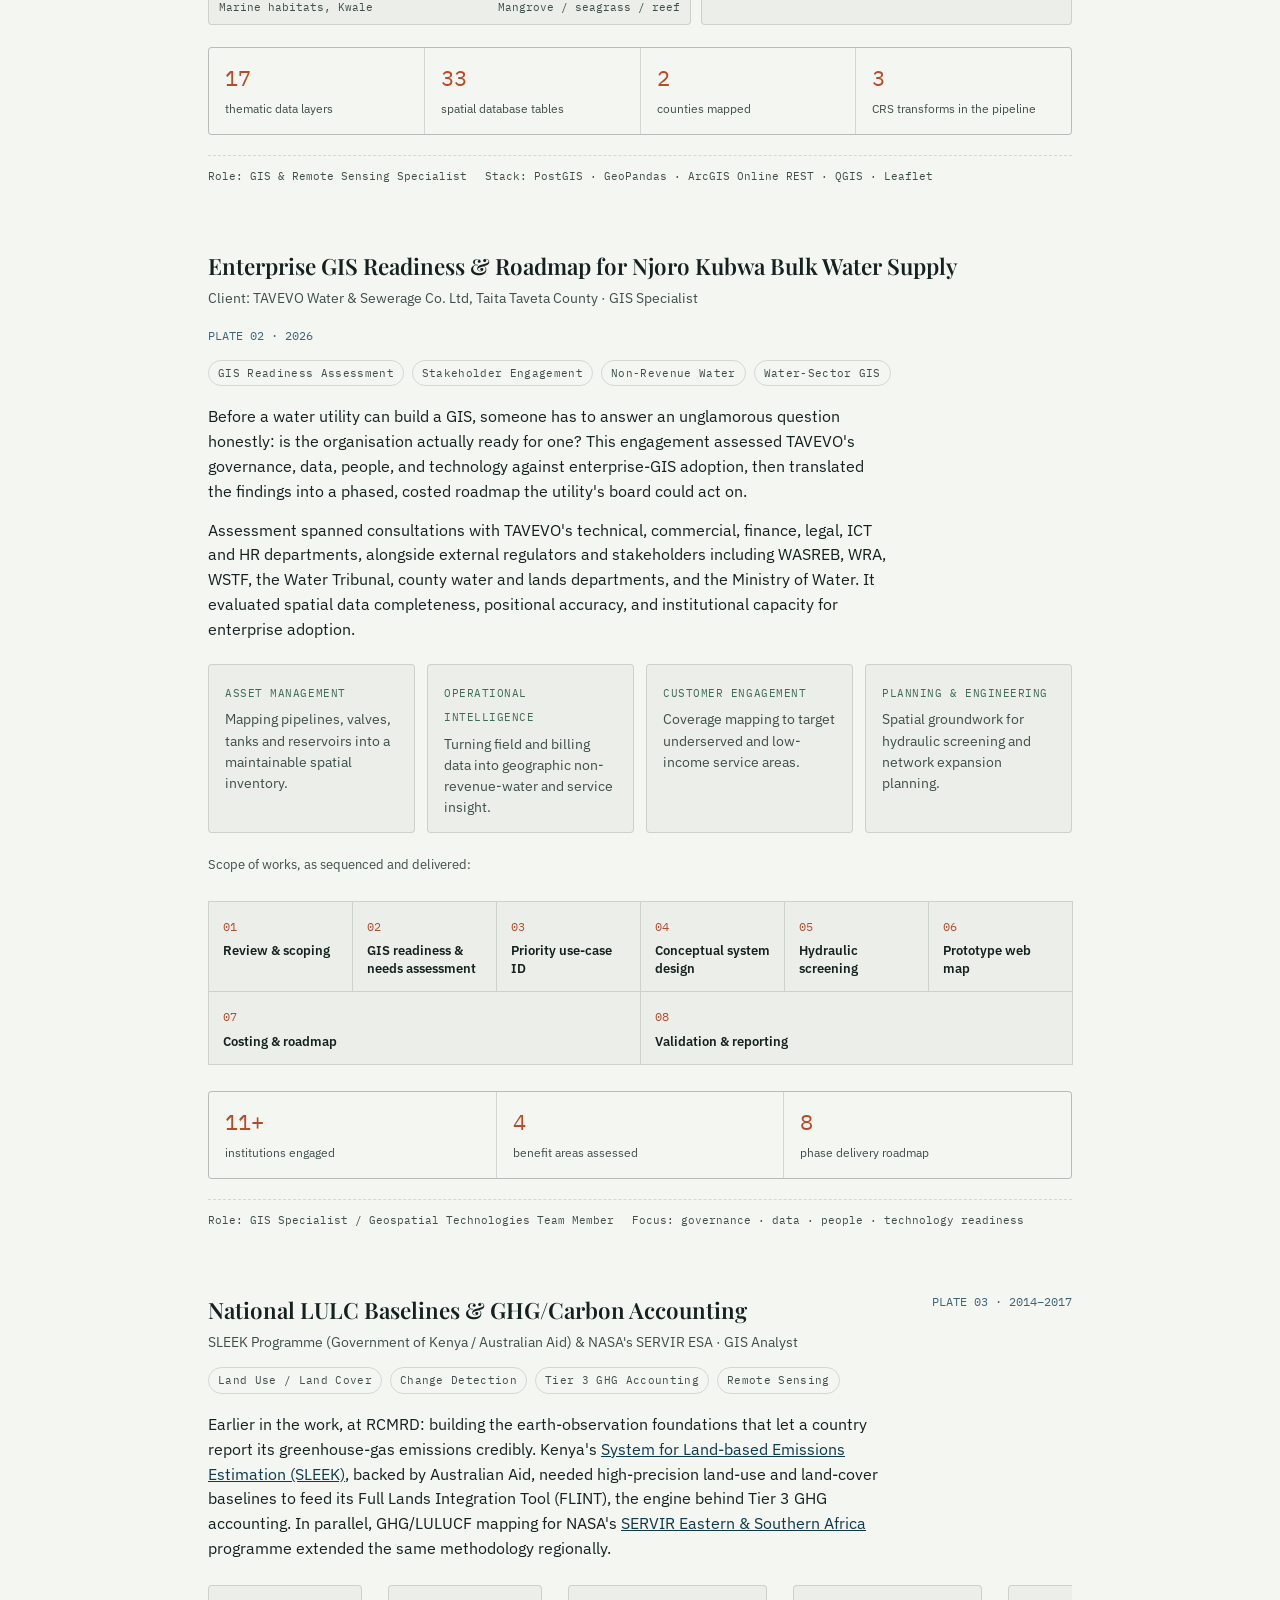
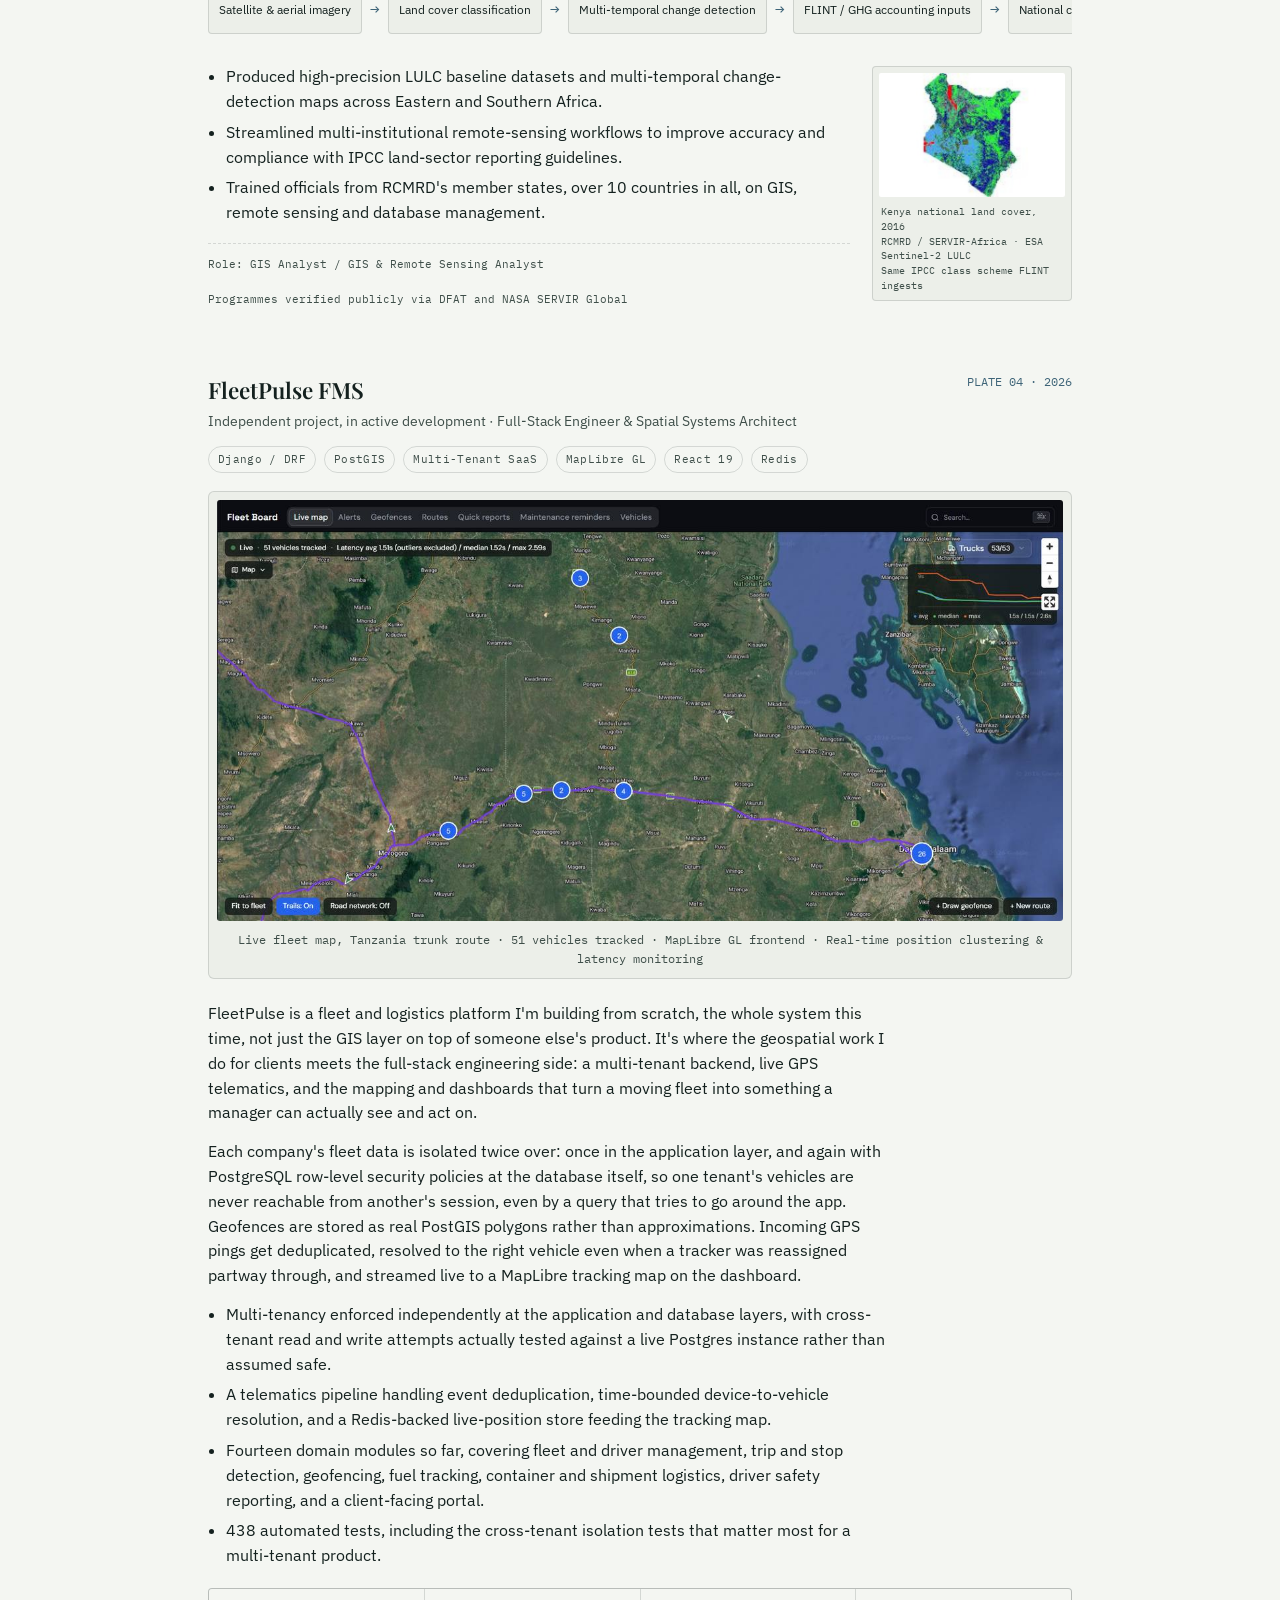
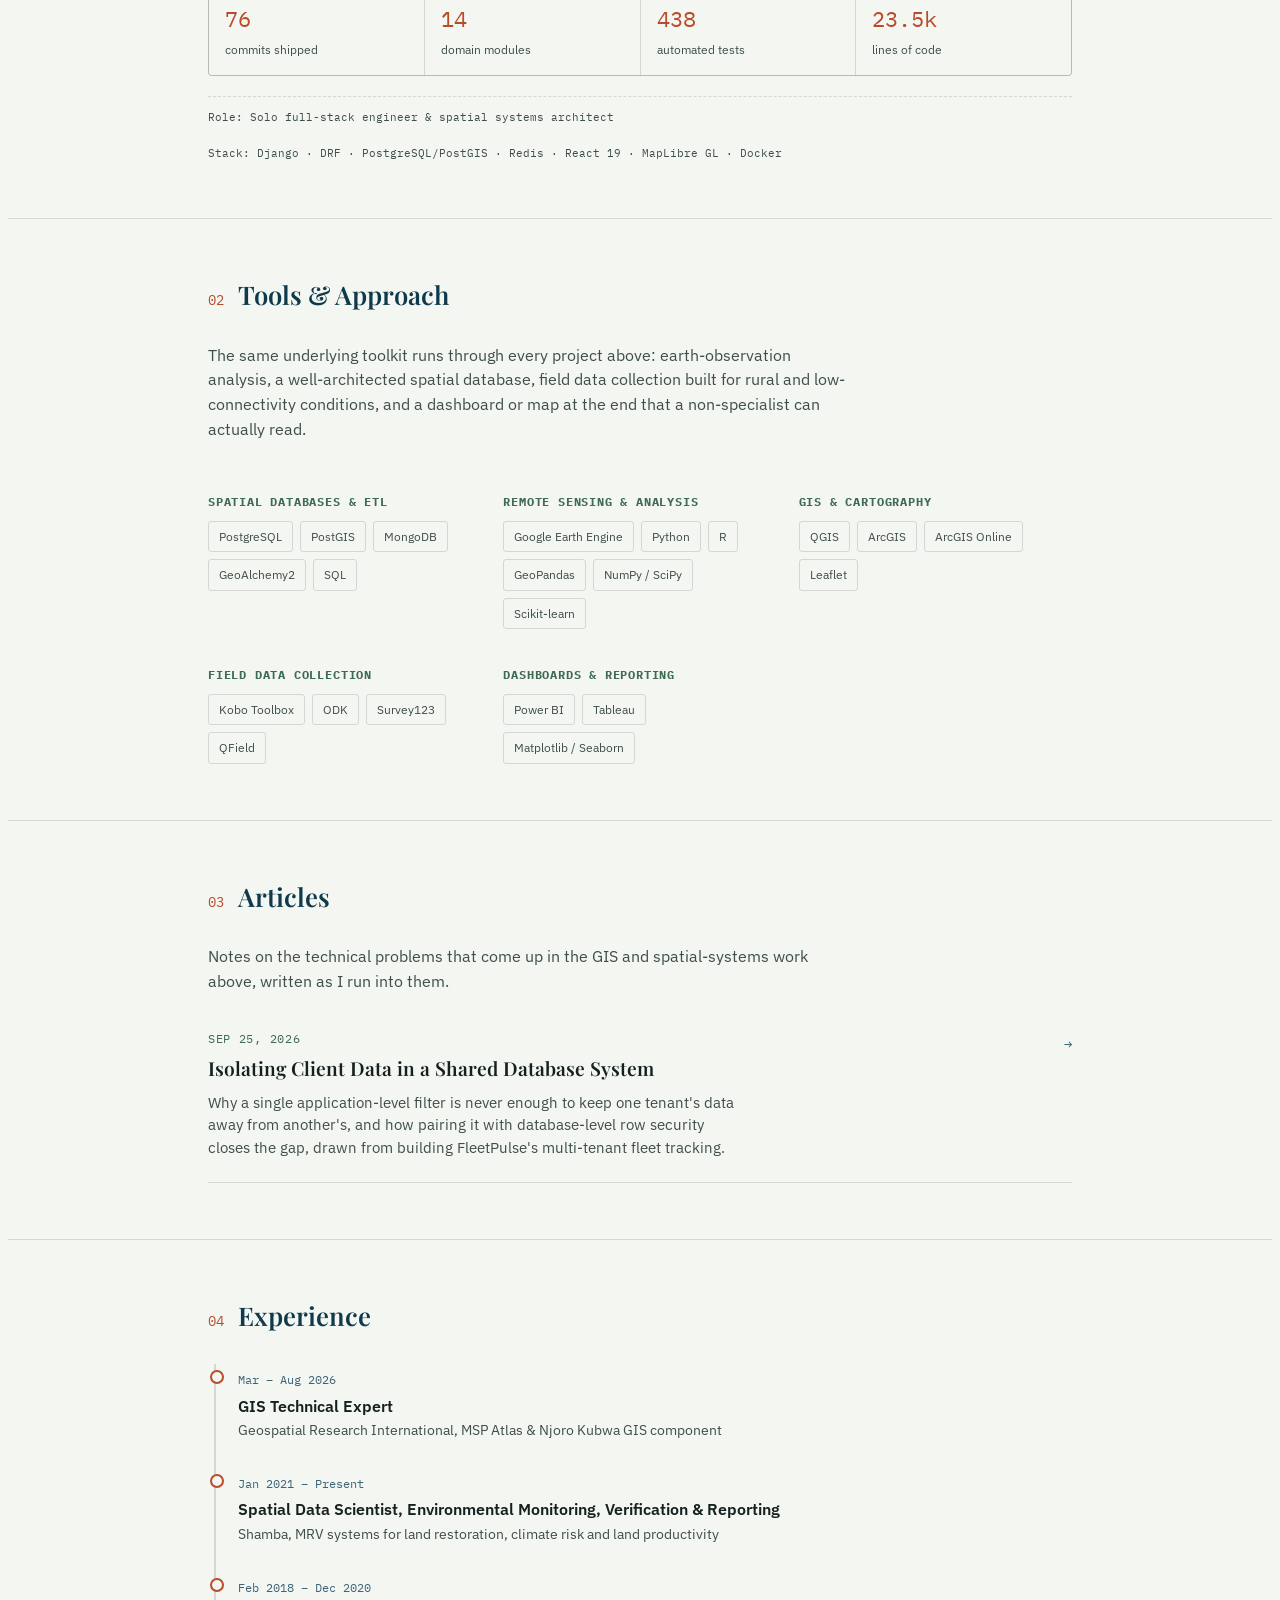
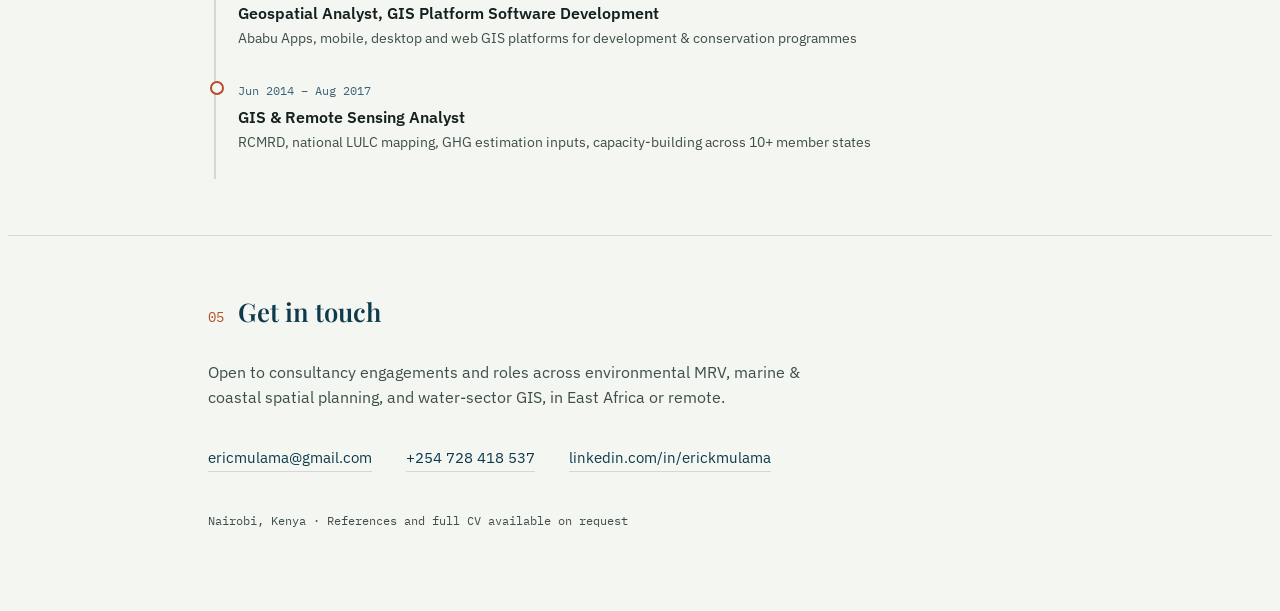
==== commit 7e4fb385: "Add article section with styles and links Added styles for article list and cards, and updated secti" ====
--- a/index.html
+++ b/index.html
@@ -182,6 +182,20 @@
   .feature-figure img{width:100%;height:auto;border-radius:3px;display:block;}
   .feature-figure figcaption{font-family:'IBM Plex Mono',monospace;font-size:0.72rem;color:var(--ink-soft);padding:10px 4px 2px;line-height:1.6;text-align:center;}
 
+  /* ARTICLES */
+  .article-list{display:flex;flex-direction:column;gap:0;}
+  .article-card{
+    display:flex;justify-content:space-between;align-items:flex-start;gap:24px;
+    padding:22px 0;border-bottom:1px solid var(--line);text-decoration:none;color:inherit;
+  }
+  .article-list .article-card:first-child{padding-top:0;}
+  .article-card:hover .article-card-title{color:var(--ocean);}
+  .article-card-main{flex:1 1 auto;min-width:0;}
+  .article-card-date{font-family:'IBM Plex Mono',monospace;font-size:0.72rem;color:var(--mangrove);text-transform:uppercase;letter-spacing:0.06em;display:block;margin-bottom:6px;}
+  .article-card-title{font-family:'Playfair Display',Georgia,serif;font-size:1.2rem;font-weight:600;color:var(--ink);margin:0 0 8px;transition:color 0.15s;}
+  .article-card-excerpt{font-size:0.92rem;color:var(--ink-soft);max-width:60ch;margin:0;}
+  .article-card-arrow{flex:0 0 auto;font-family:'IBM Plex Mono',monospace;font-size:0.85rem;color:var(--ocean-soft);margin-top:4px;}
+
   /* TOOLS */
   .tool-groups{display:grid;grid-template-columns:repeat(auto-fit,minmax(220px,1fr));gap:22px;}
   .tool-group h4{font-family:'IBM Plex Mono',monospace;font-size:0.72rem;text-transform:uppercase;letter-spacing:0.07em;color:var(--mangrove);margin-bottom:10px;}
@@ -215,6 +229,7 @@
     <div class="navlinks">
       <a href="#work">Work</a>
       <a href="#approach">Approach</a>
+      <a href="#articles">Articles</a>
       <a href="#experience">Experience</a>
       <a href="#contact">Contact</a>
     </div>
@@ -472,9 +487,26 @@
   </div>
 </section>
 
+<section id="articles">
+  <div class="wrap">
+    <div class="sec-head"><span class="sec-num mono">03</span><h2>Articles</h2></div>
+    <p class="sec-intro">Notes on the technical problems that come up in the GIS and spatial-systems work above, written as I run into them.</p>
+    <div class="article-list">
+      <a class="article-card" href="articles/isolating-client-data-in-a-shared-database-system.html">
+        <div class="article-card-main">
+          <span class="article-card-date">Sep 25, 2026</span>
+          <h3 class="article-card-title">Isolating Client Data in a Shared Database System</h3>
+          <p class="article-card-excerpt">Why a single application-level filter is never enough to keep one tenant's data away from another's, and how pairing it with database-level row security closes the gap, drawn from building FleetPulse's multi-tenant fleet tracking.</p>
+        </div>
+        <span class="article-card-arrow">&rarr;</span>
+      </a>
+    </div>
+  </div>
+</section>
+
 <section id="experience">
   <div class="wrap">
-    <div class="sec-head"><span class="sec-num mono">03</span><h2>Experience</h2></div>
+    <div class="sec-head"><span class="sec-num mono">04</span><h2>Experience</h2></div>
     <div class="tl">
       <div class="tl-item">
         <span class="yr mono">Mar – Aug 2026</span>
@@ -502,7 +534,7 @@
 
 <footer id="contact">
   <div class="wrap">
-    <div class="sec-head"><span class="sec-num mono">04</span><h2>Get in touch</h2></div>
+    <div class="sec-head"><span class="sec-num mono">05</span><h2>Get in touch</h2></div>
     <p class="sec-intro">Open to consultancy engagements and roles across environmental MRV, marine &amp; coastal spatial planning, and water-sector GIS, in East Africa or remote.</p>
     <div class="contact-grid">
       <a href="mailto:ericmulama@gmail.com">ericmulama@gmail.com</a>
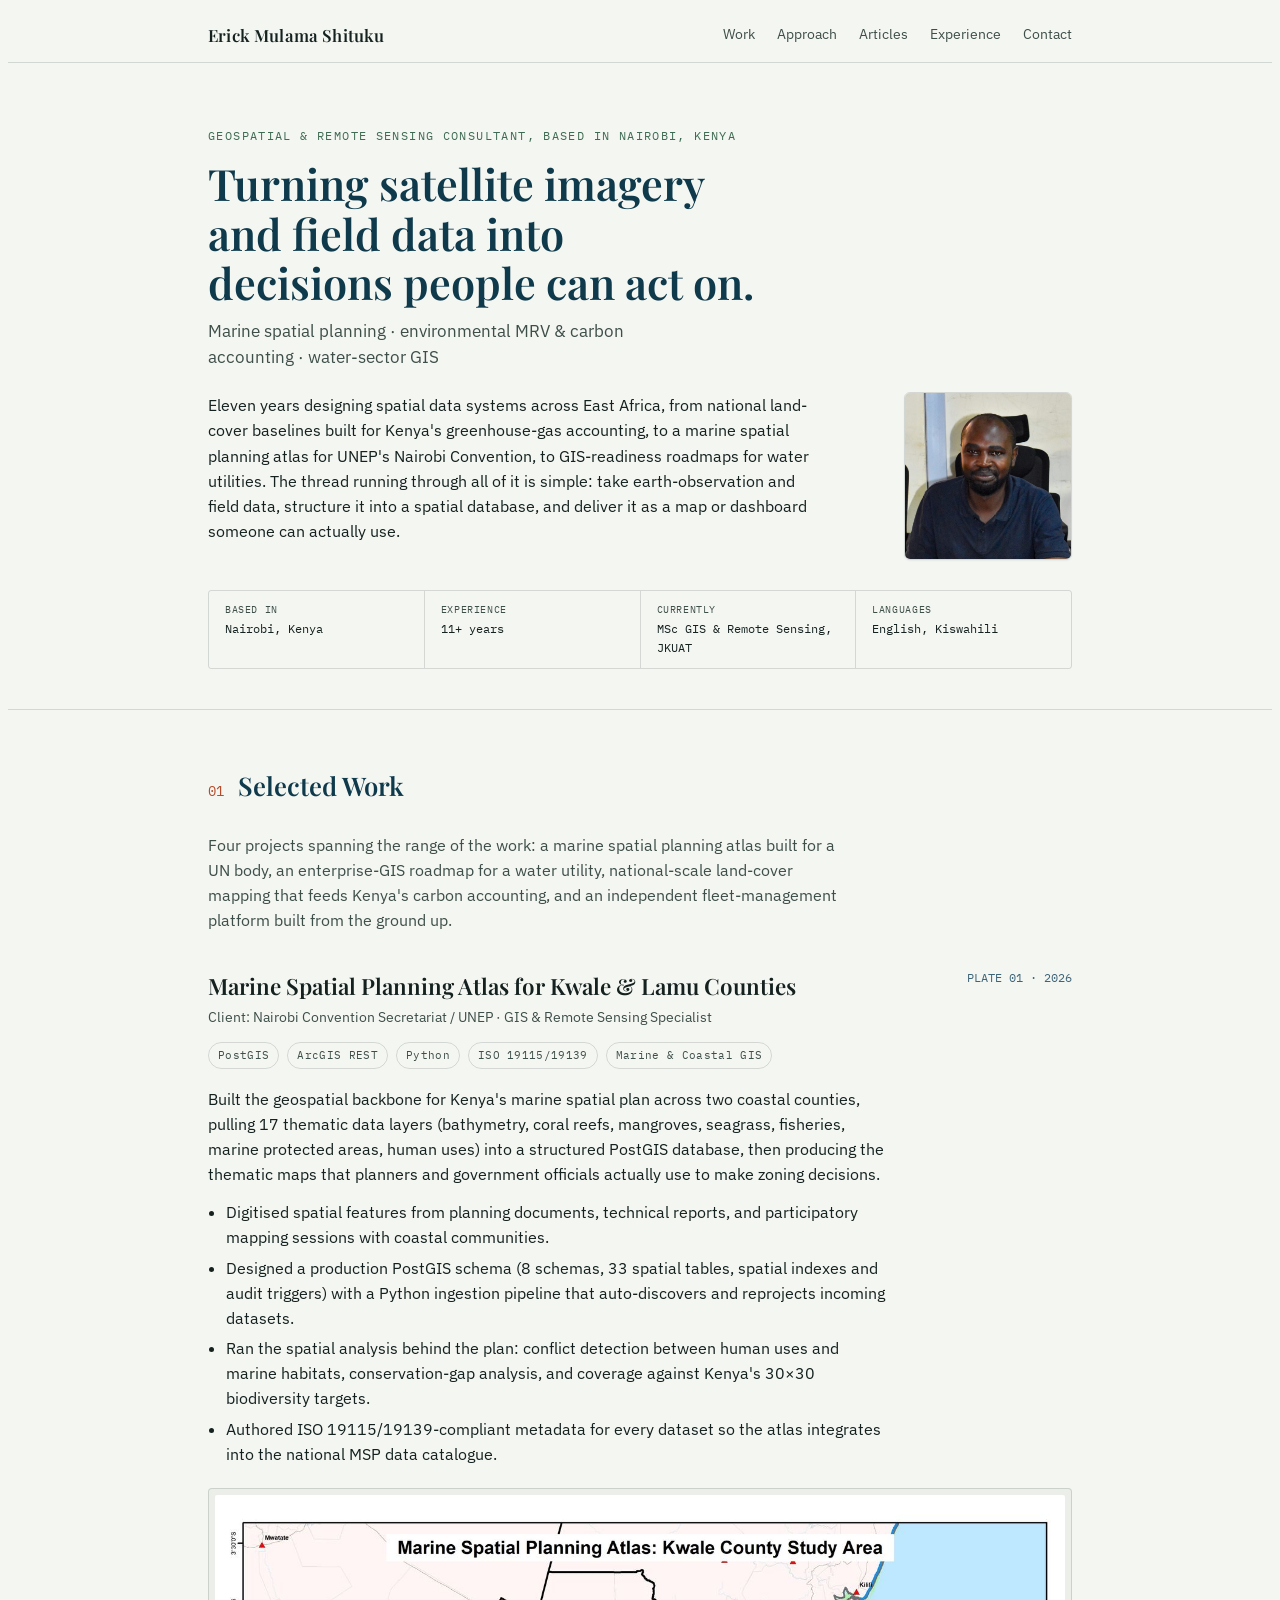
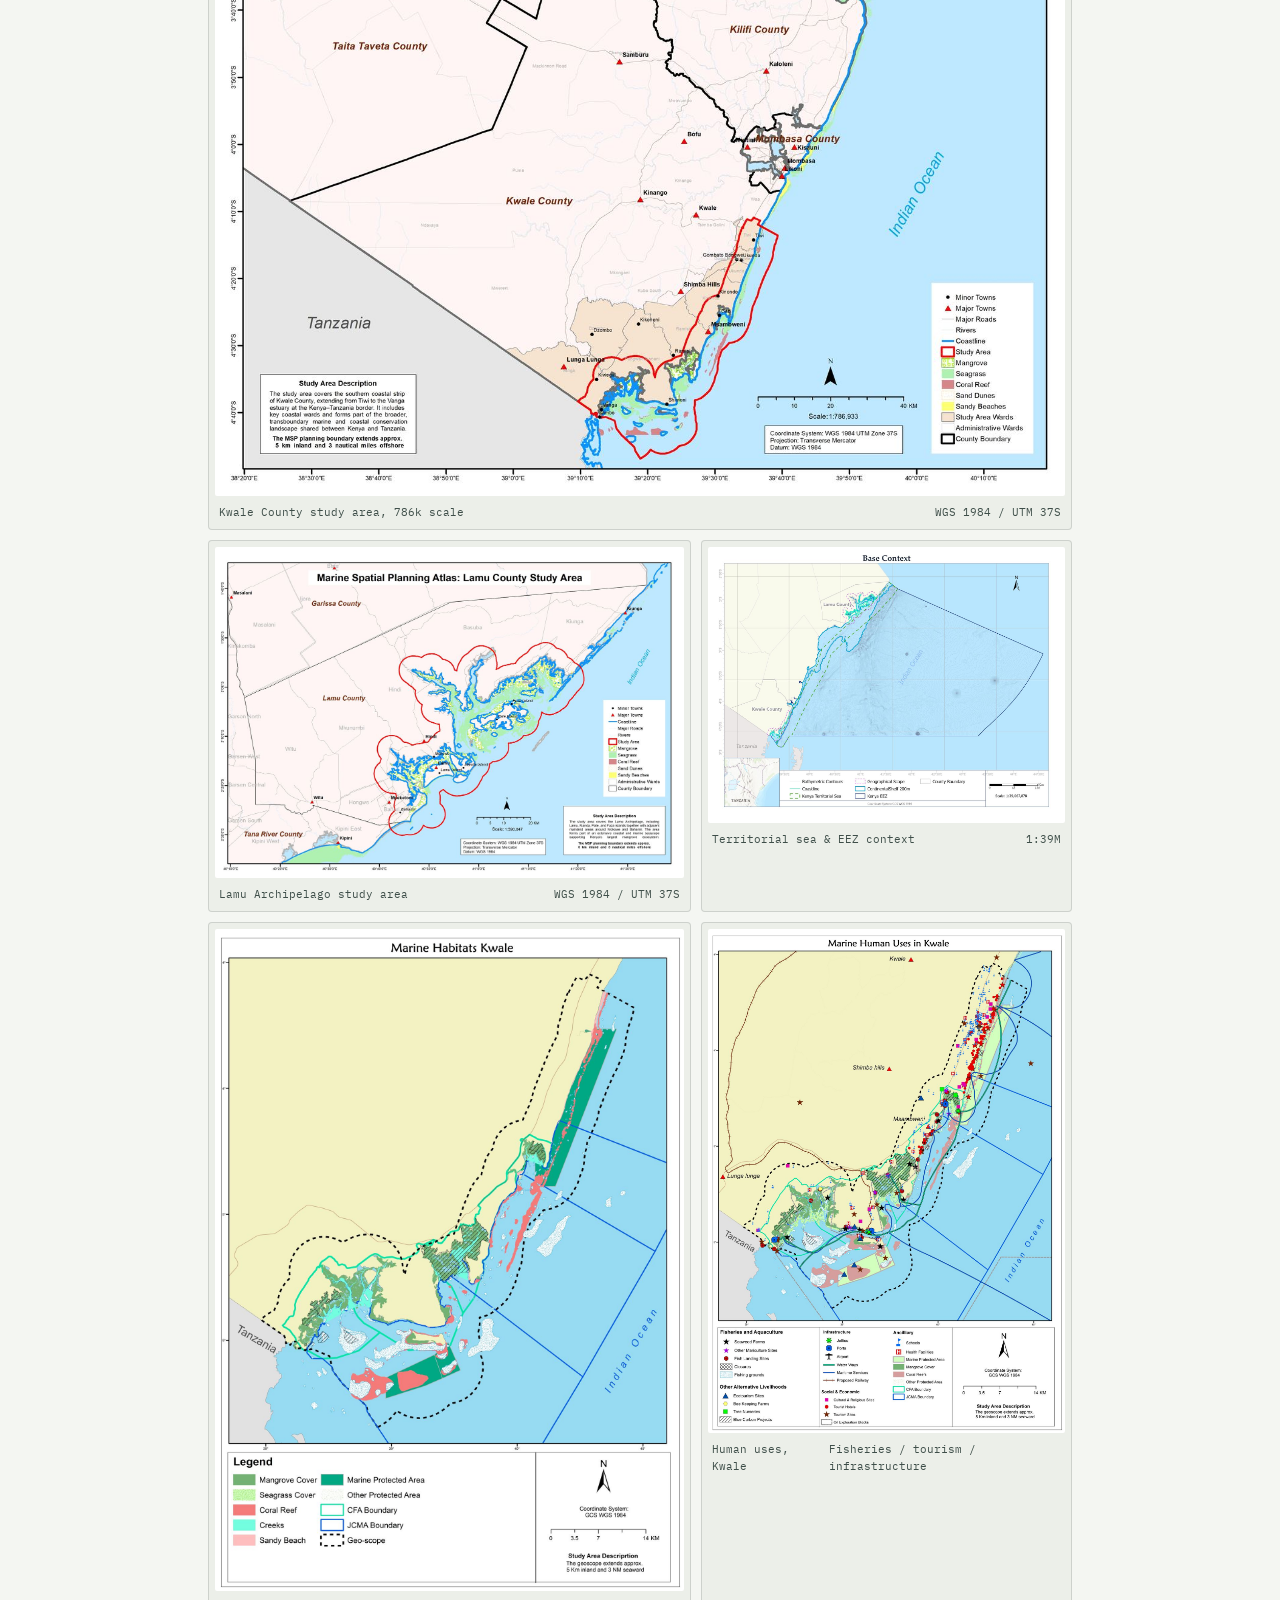
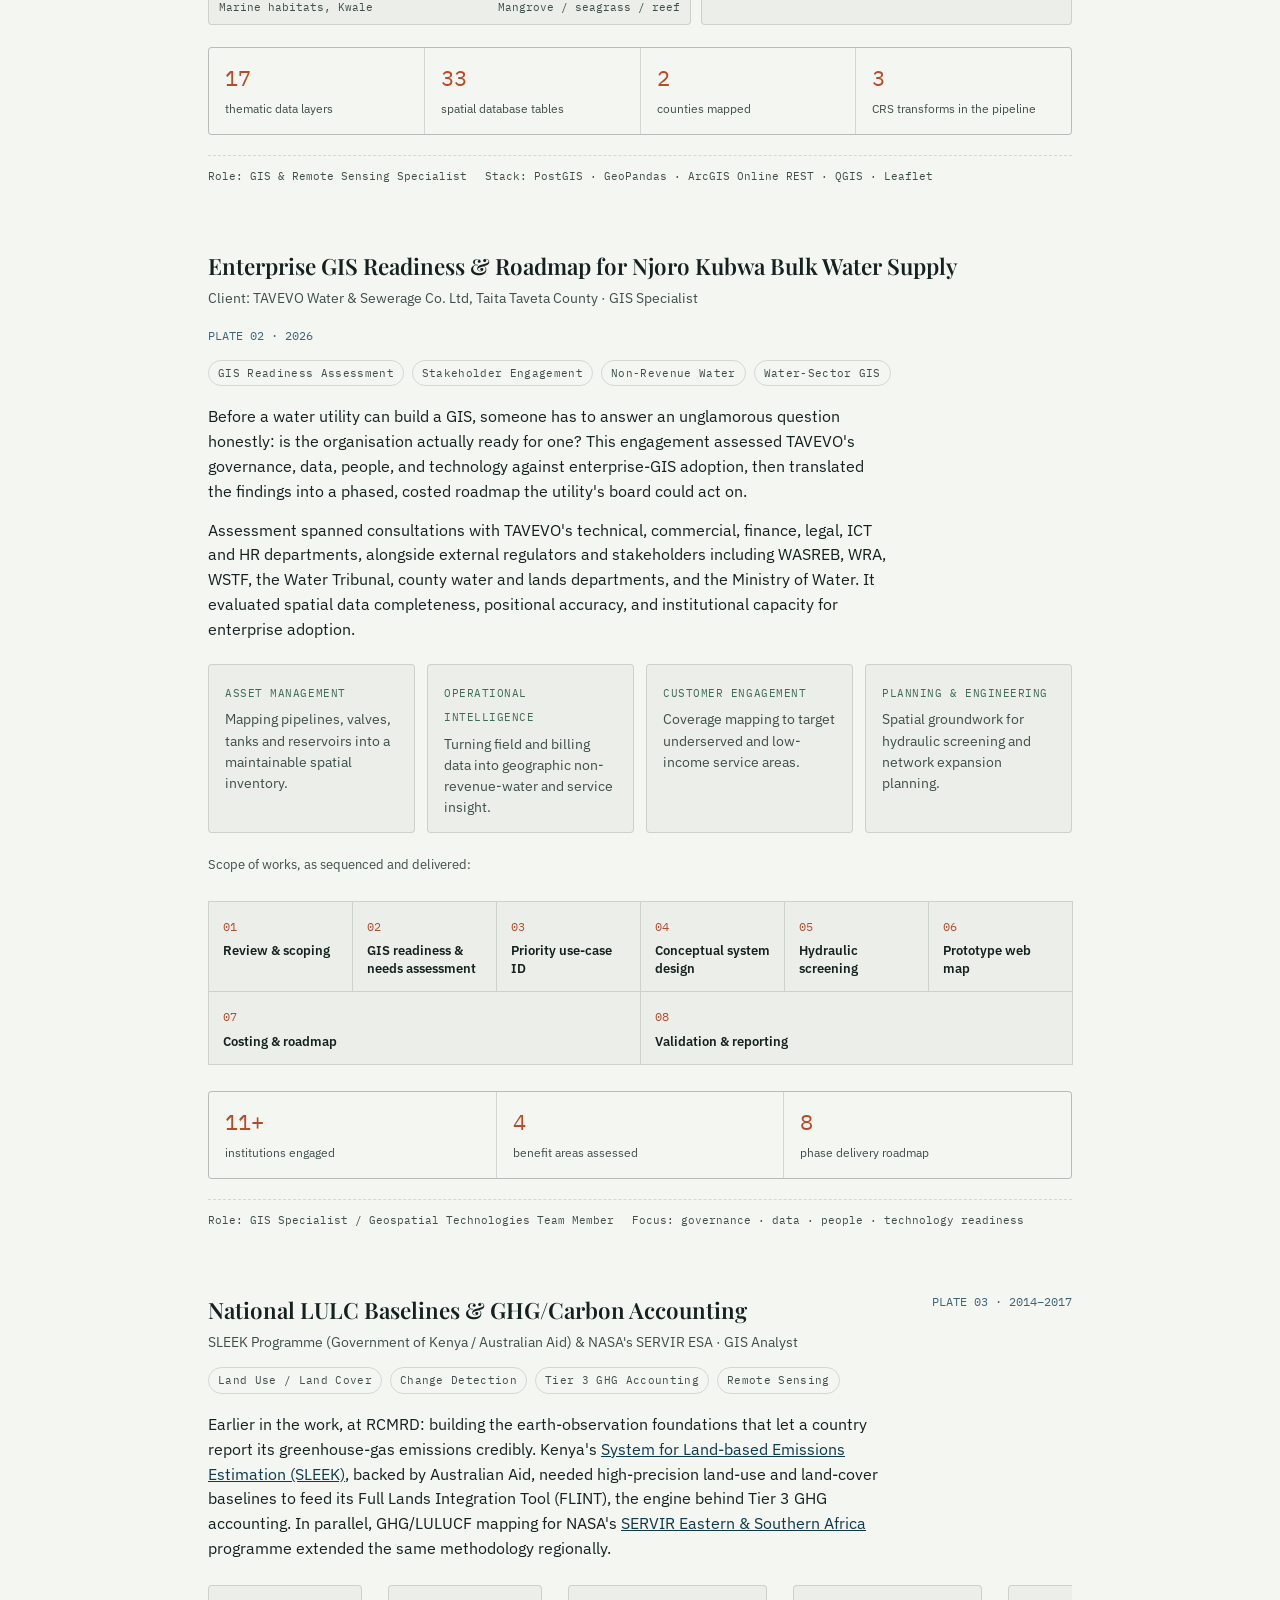
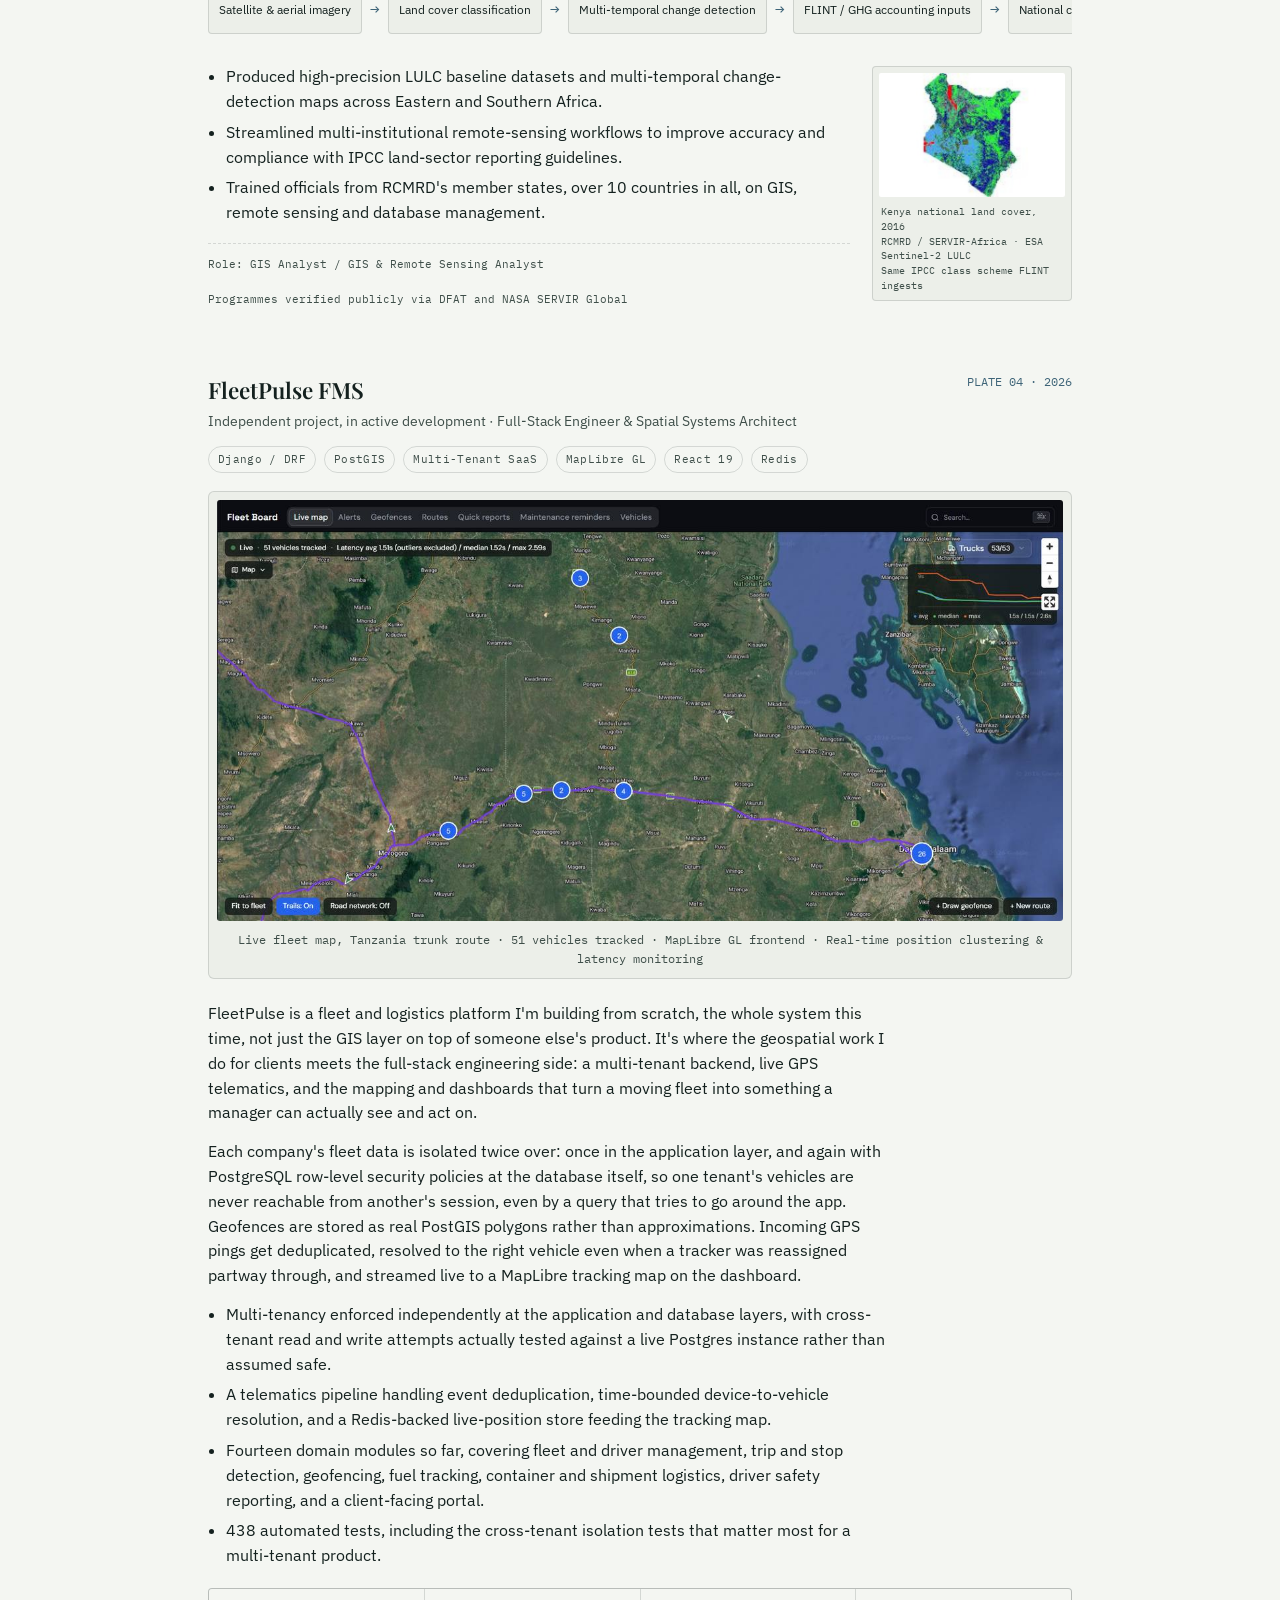
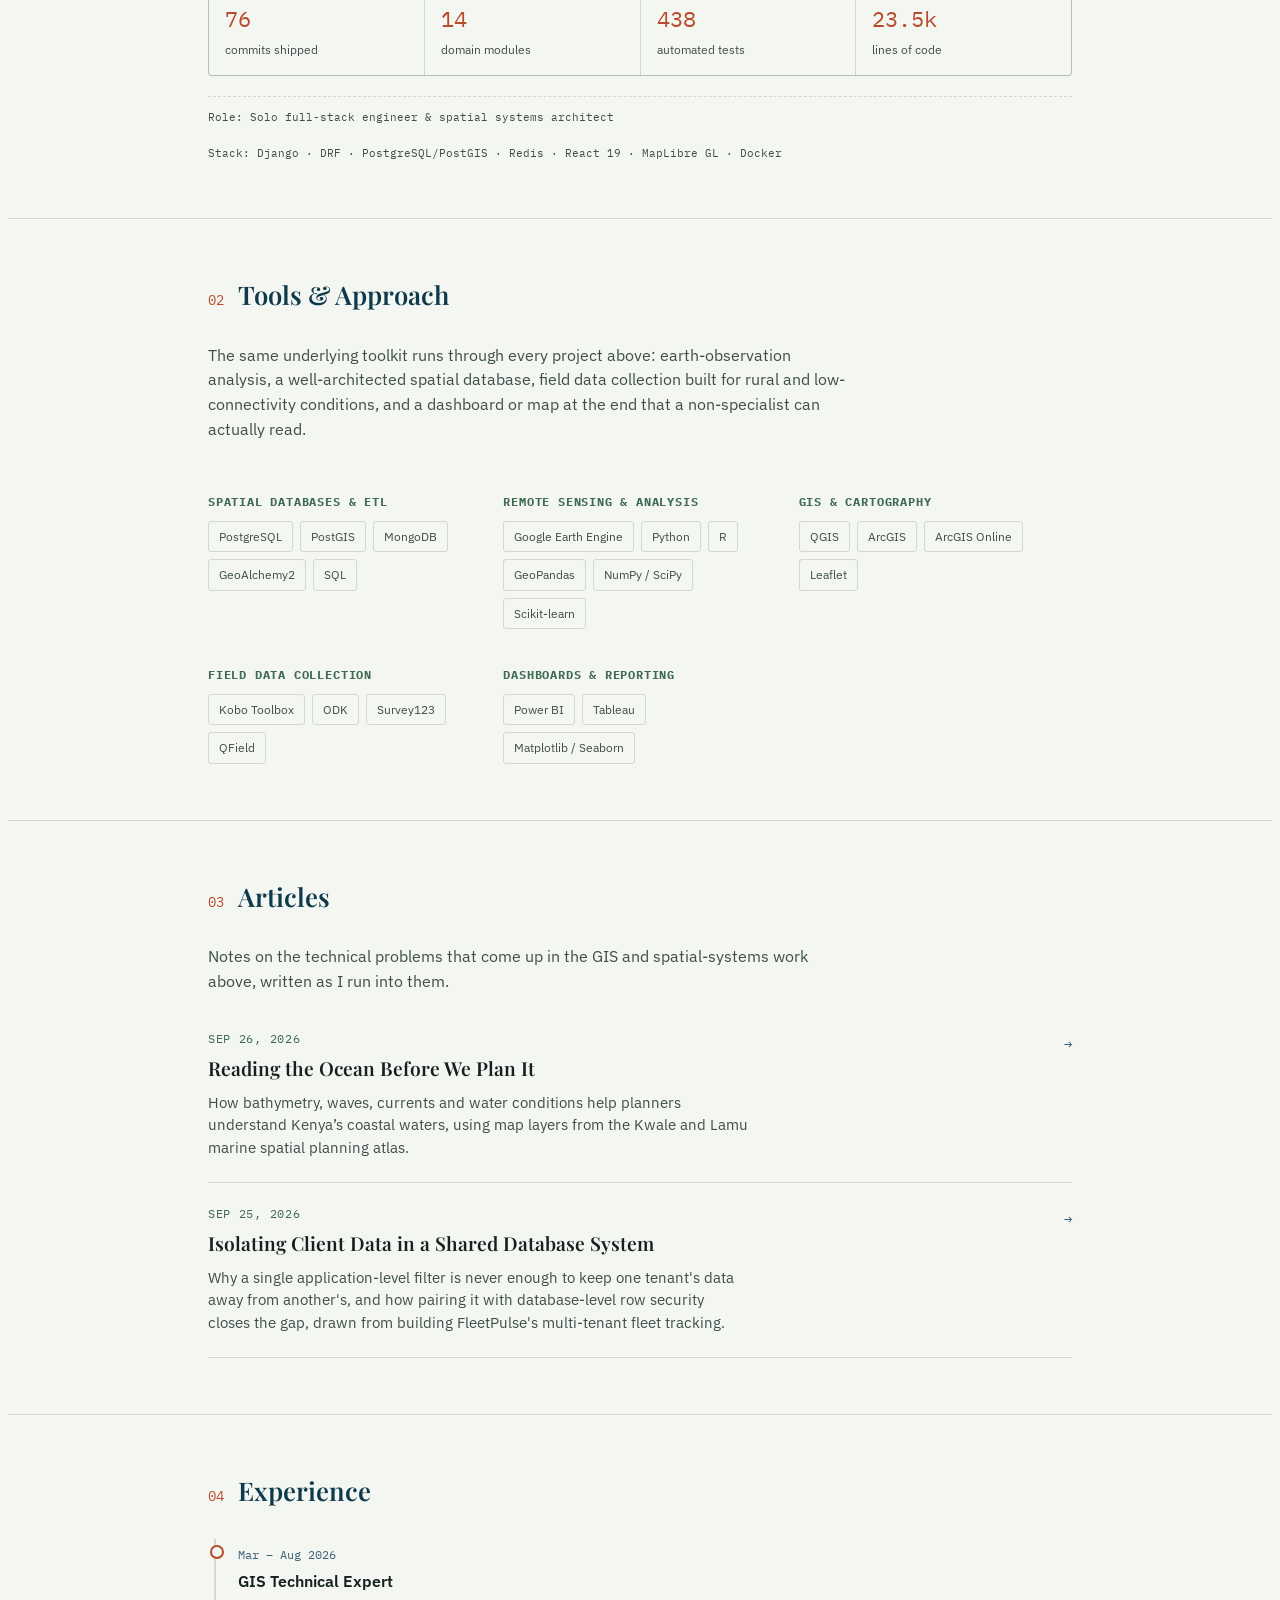
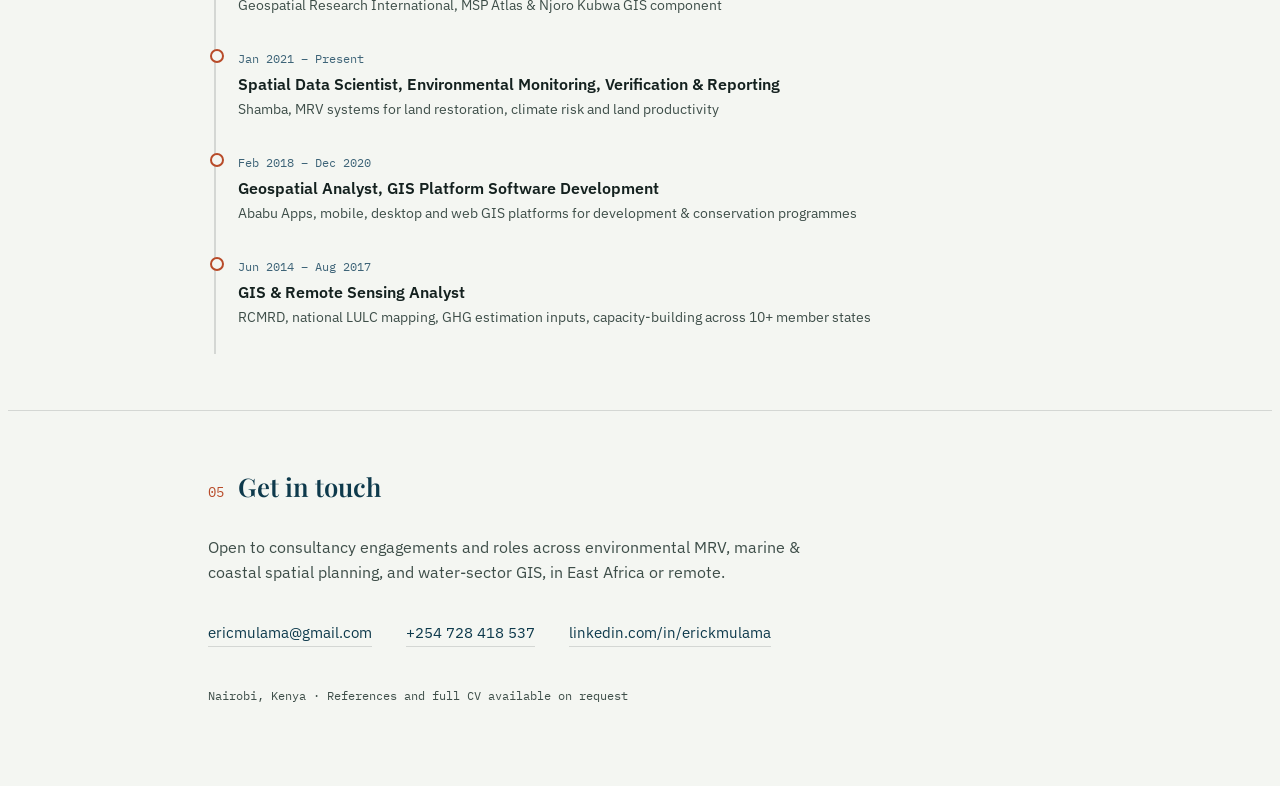
==== commit dc7a50e3: "Add article card for 'Reading the Ocean Before We Plan It' Added a new article card for 'Reading the" ====
--- a/index.html
+++ b/index.html
@@ -492,6 +492,14 @@
     <div class="sec-head"><span class="sec-num mono">03</span><h2>Articles</h2></div>
     <p class="sec-intro">Notes on the technical problems that come up in the GIS and spatial-systems work above, written as I run into them.</p>
     <div class="article-list">
+      <a class="article-card" href="articles/reading-the-ocean-before-we-plan-it.html">
+        <div class="article-card-main">
+          <span class="article-card-date">Sep 26, 2026</span>
+          <h3 class="article-card-title">Reading the Ocean Before We Plan It</h3>
+          <p class="article-card-excerpt">How bathymetry, waves, currents and water conditions help planners understand Kenya’s coastal waters, using map layers from the Kwale and Lamu marine spatial planning atlas.</p>
+        </div>
+        <span class="article-card-arrow">&rarr;</span>
+      </a>
       <a class="article-card" href="articles/isolating-client-data-in-a-shared-database-system.html">
         <div class="article-card-main">
           <span class="article-card-date">Sep 25, 2026</span>
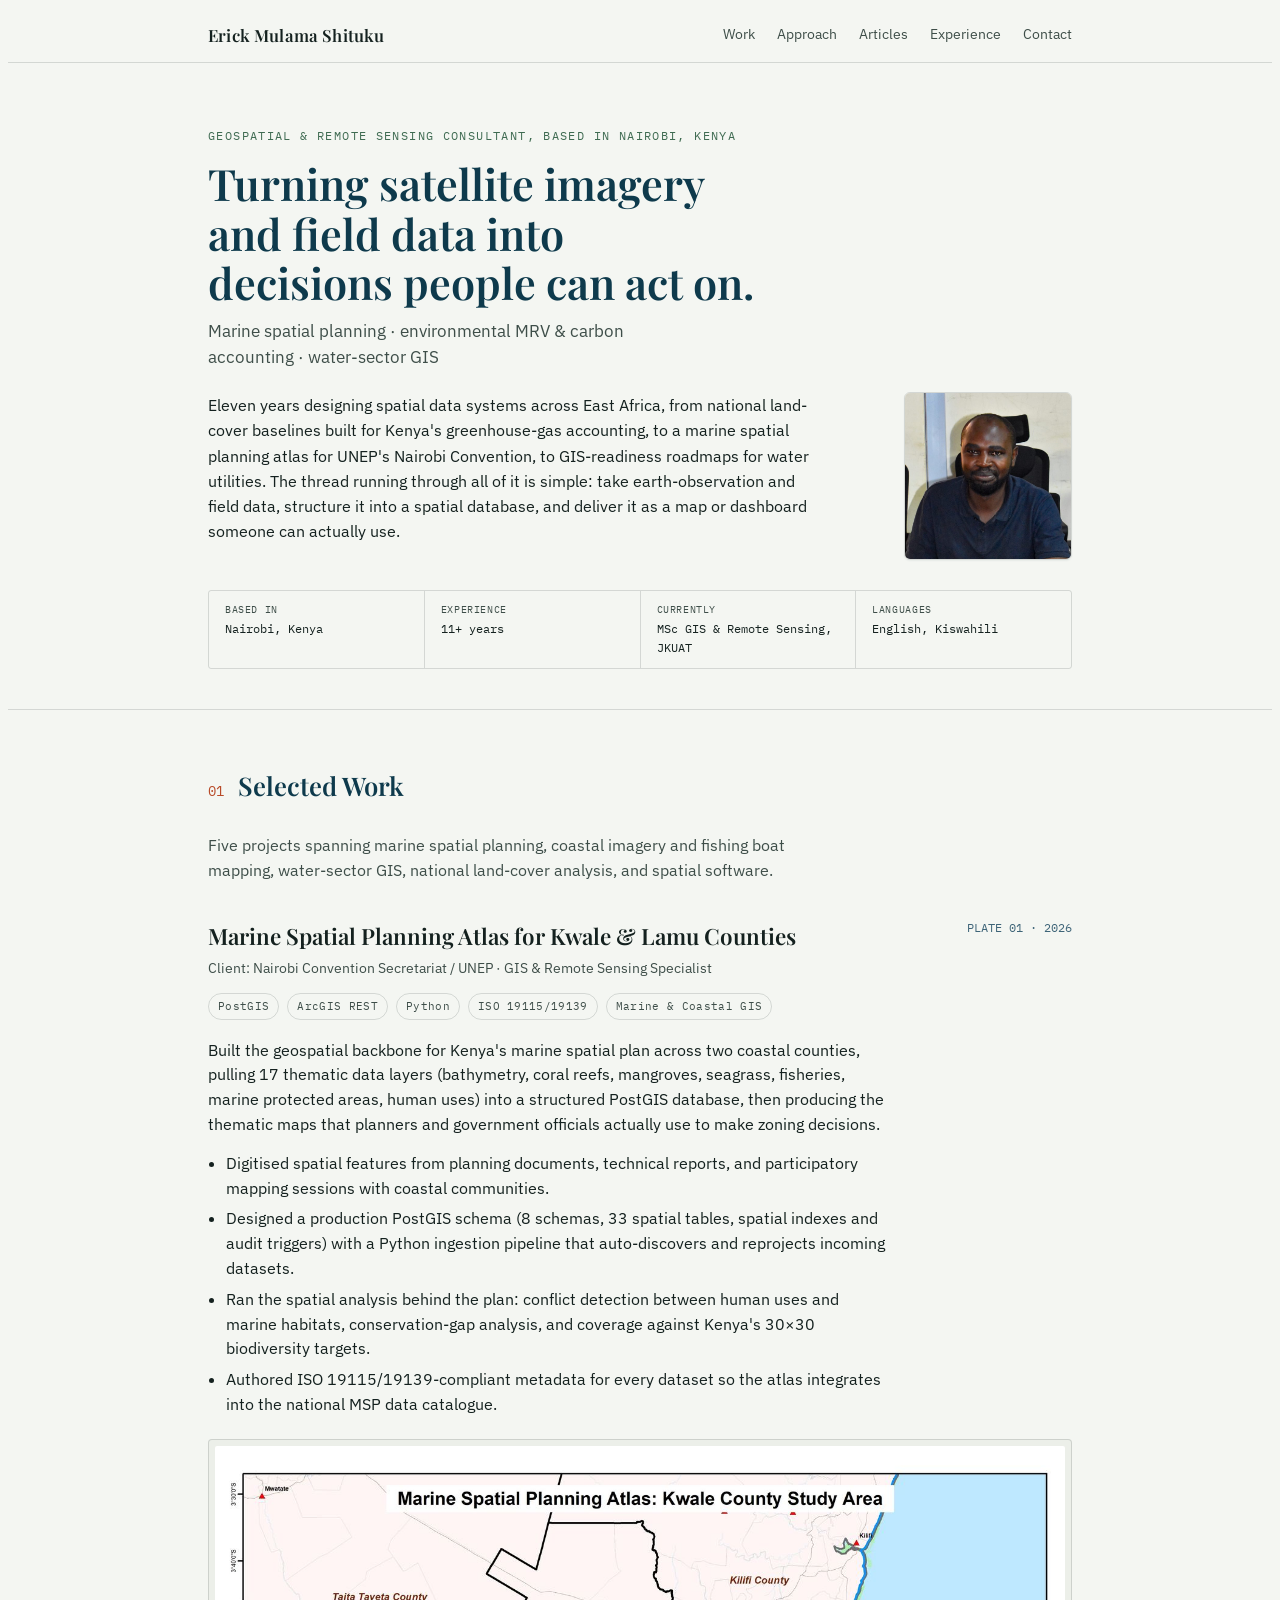
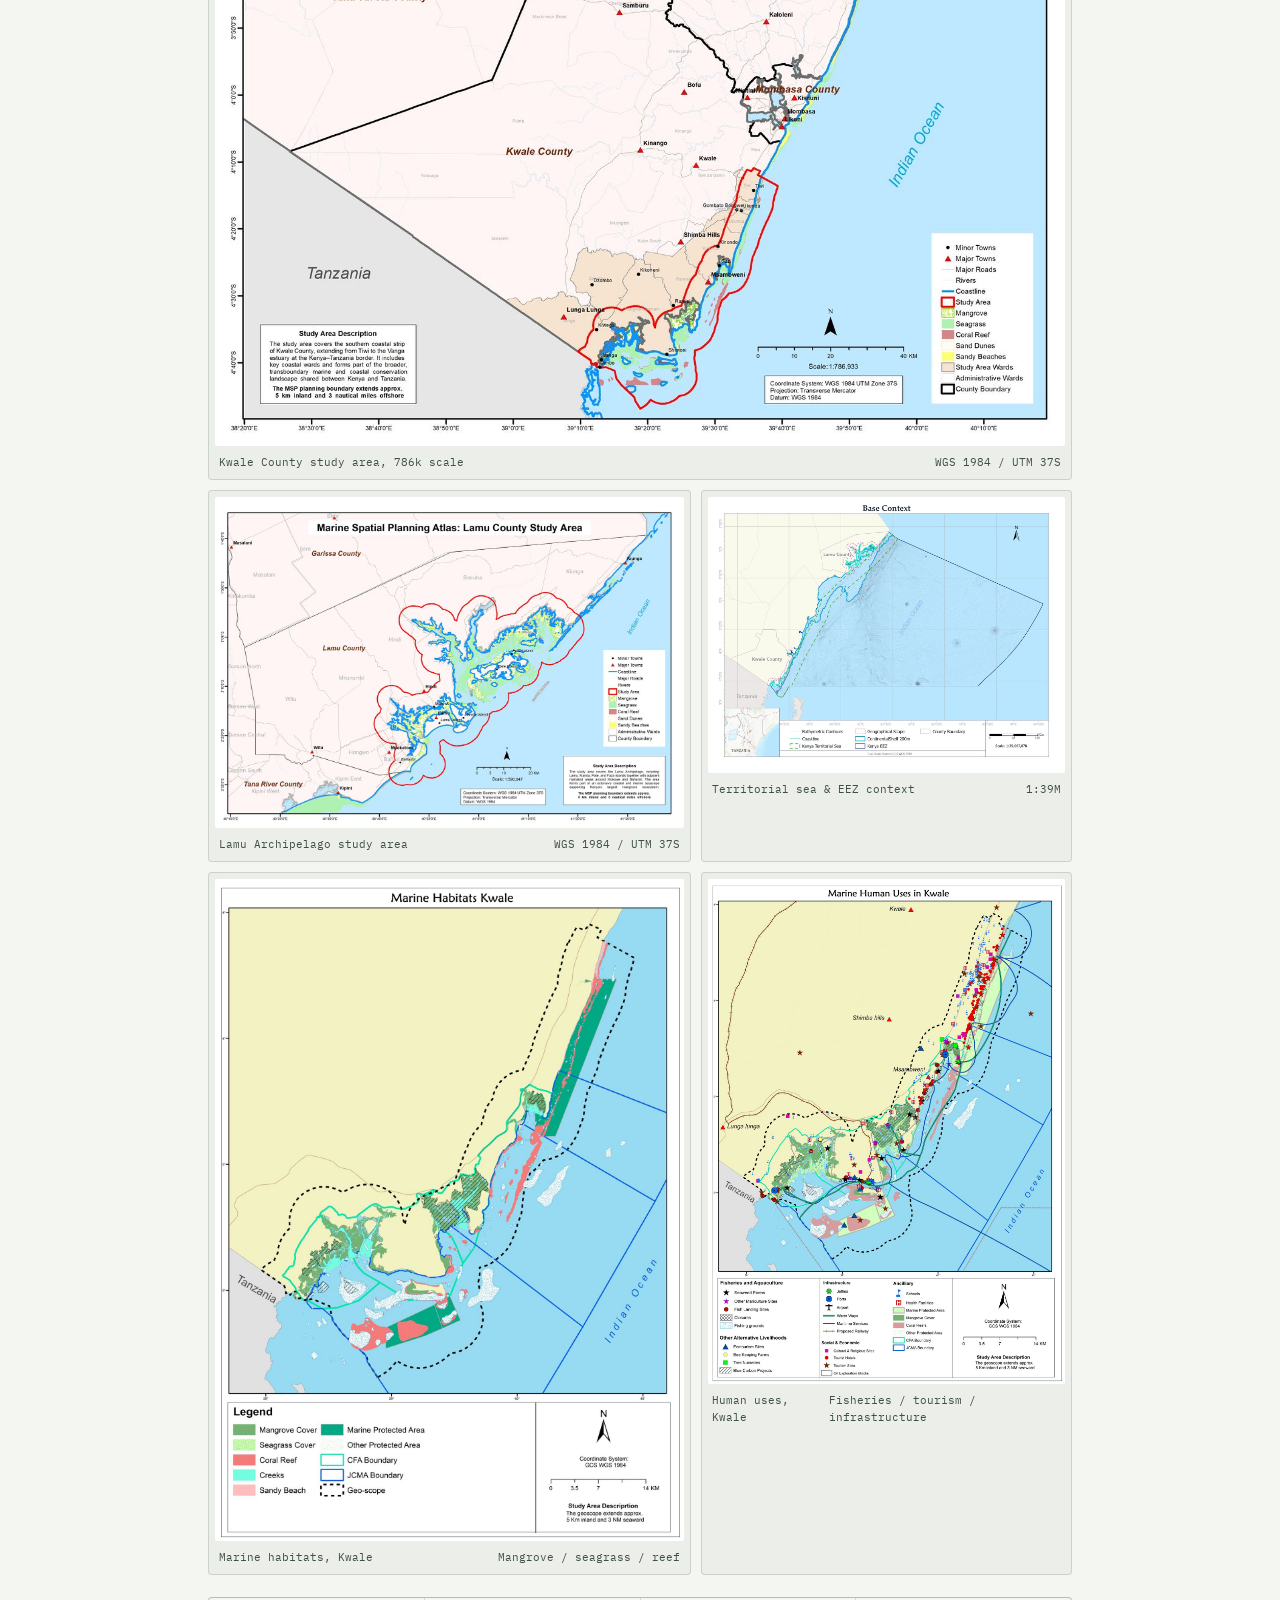
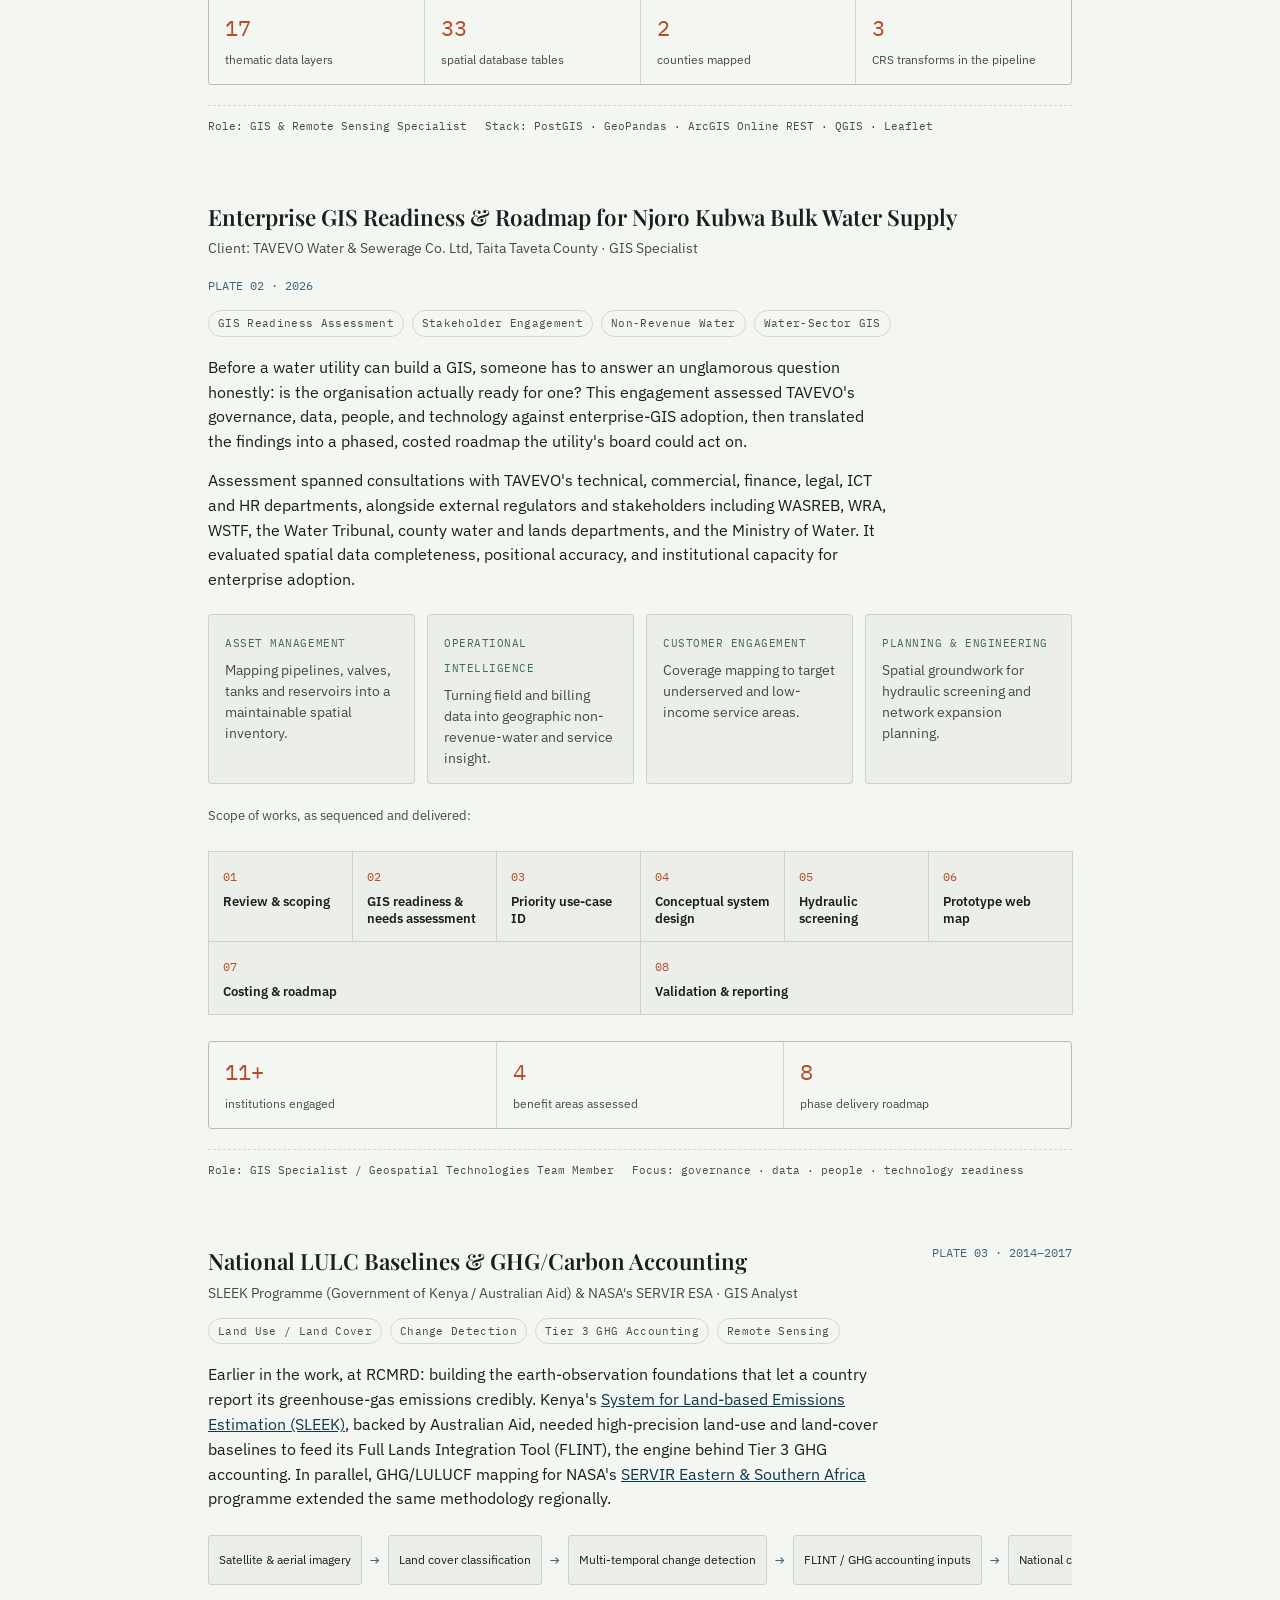
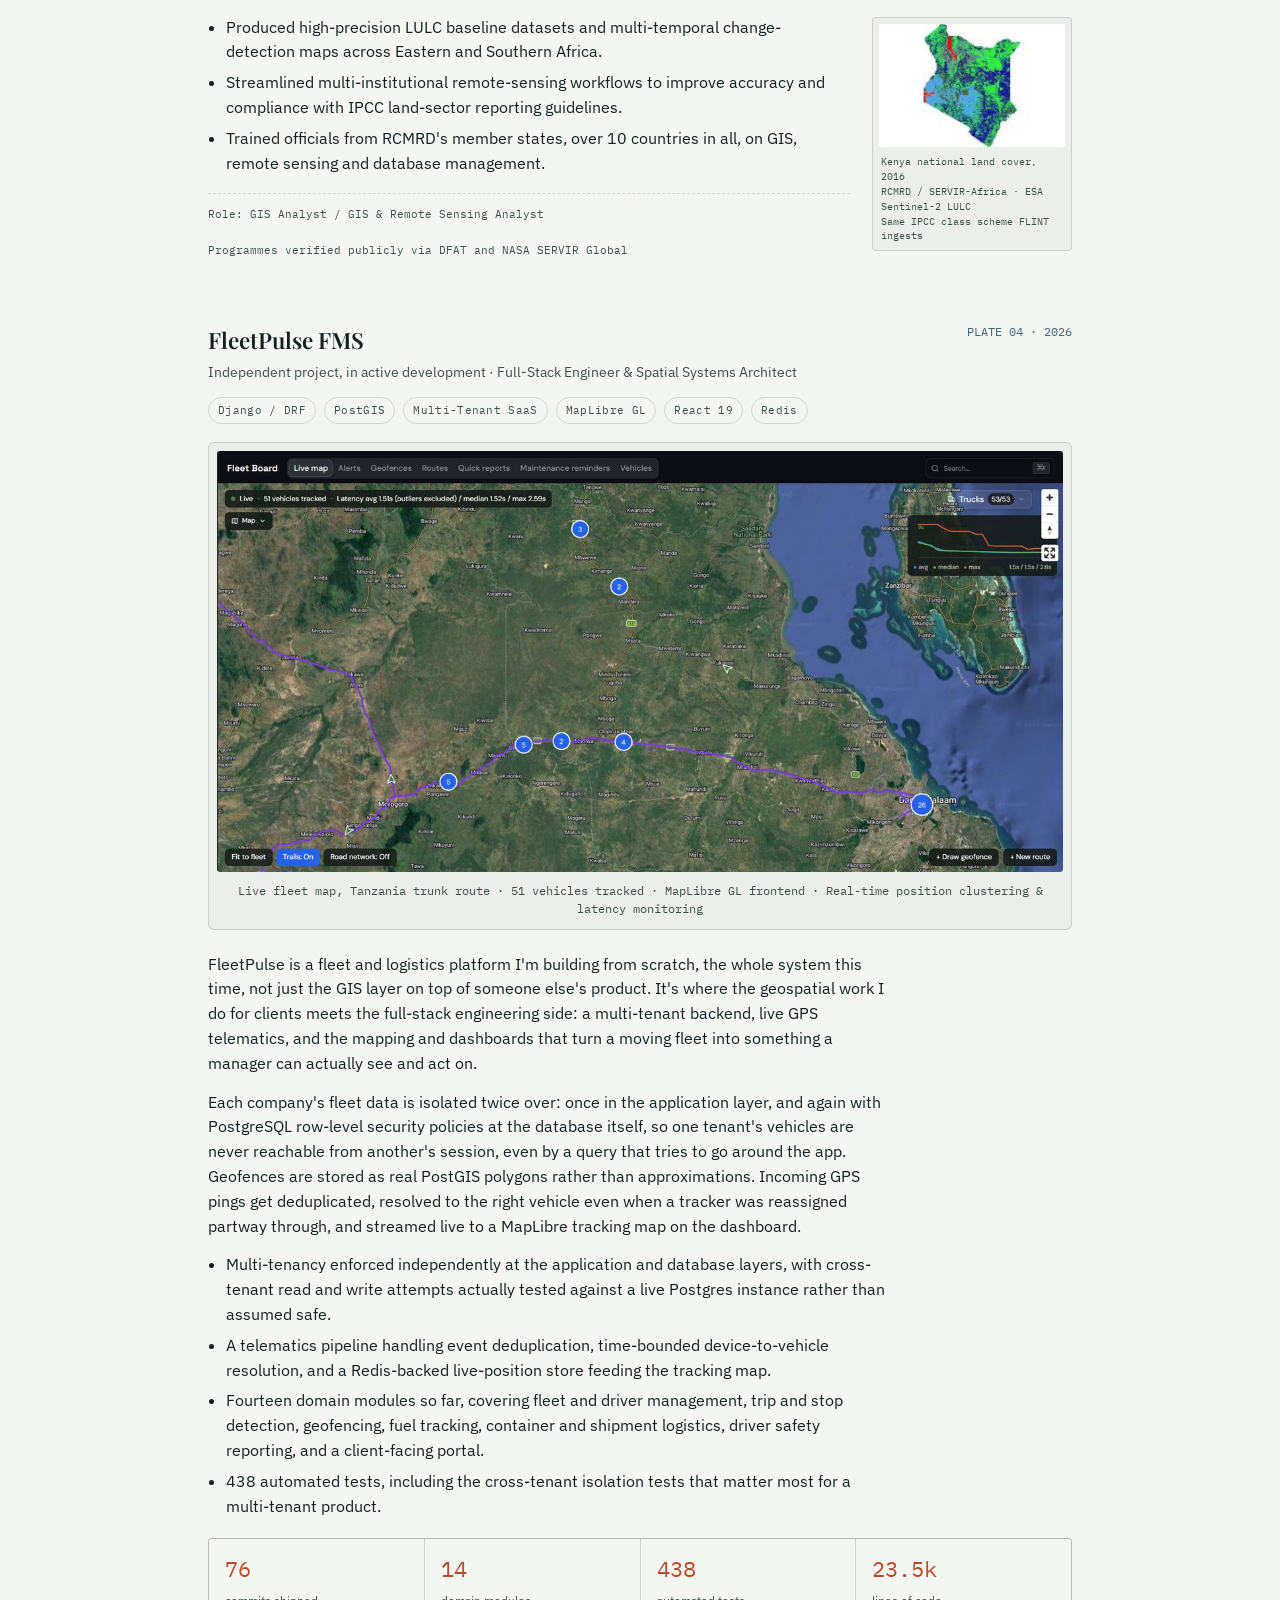
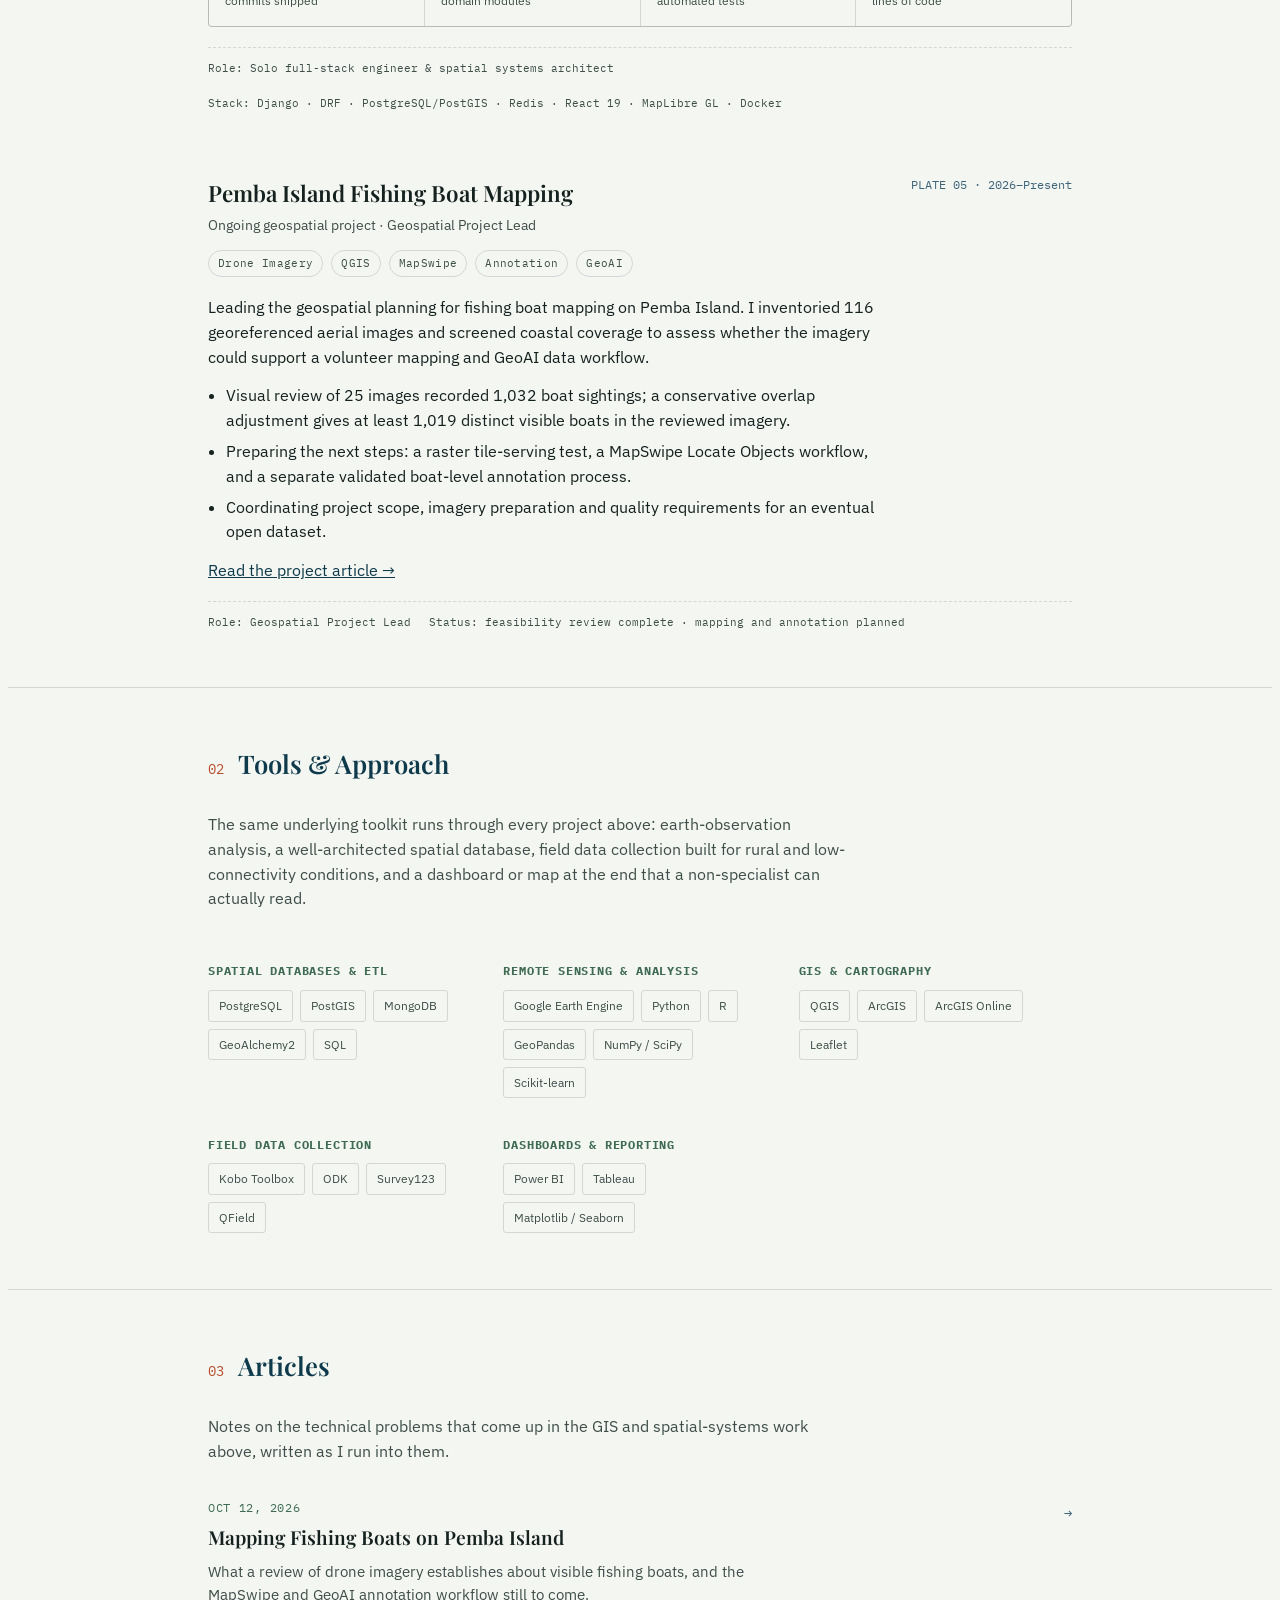
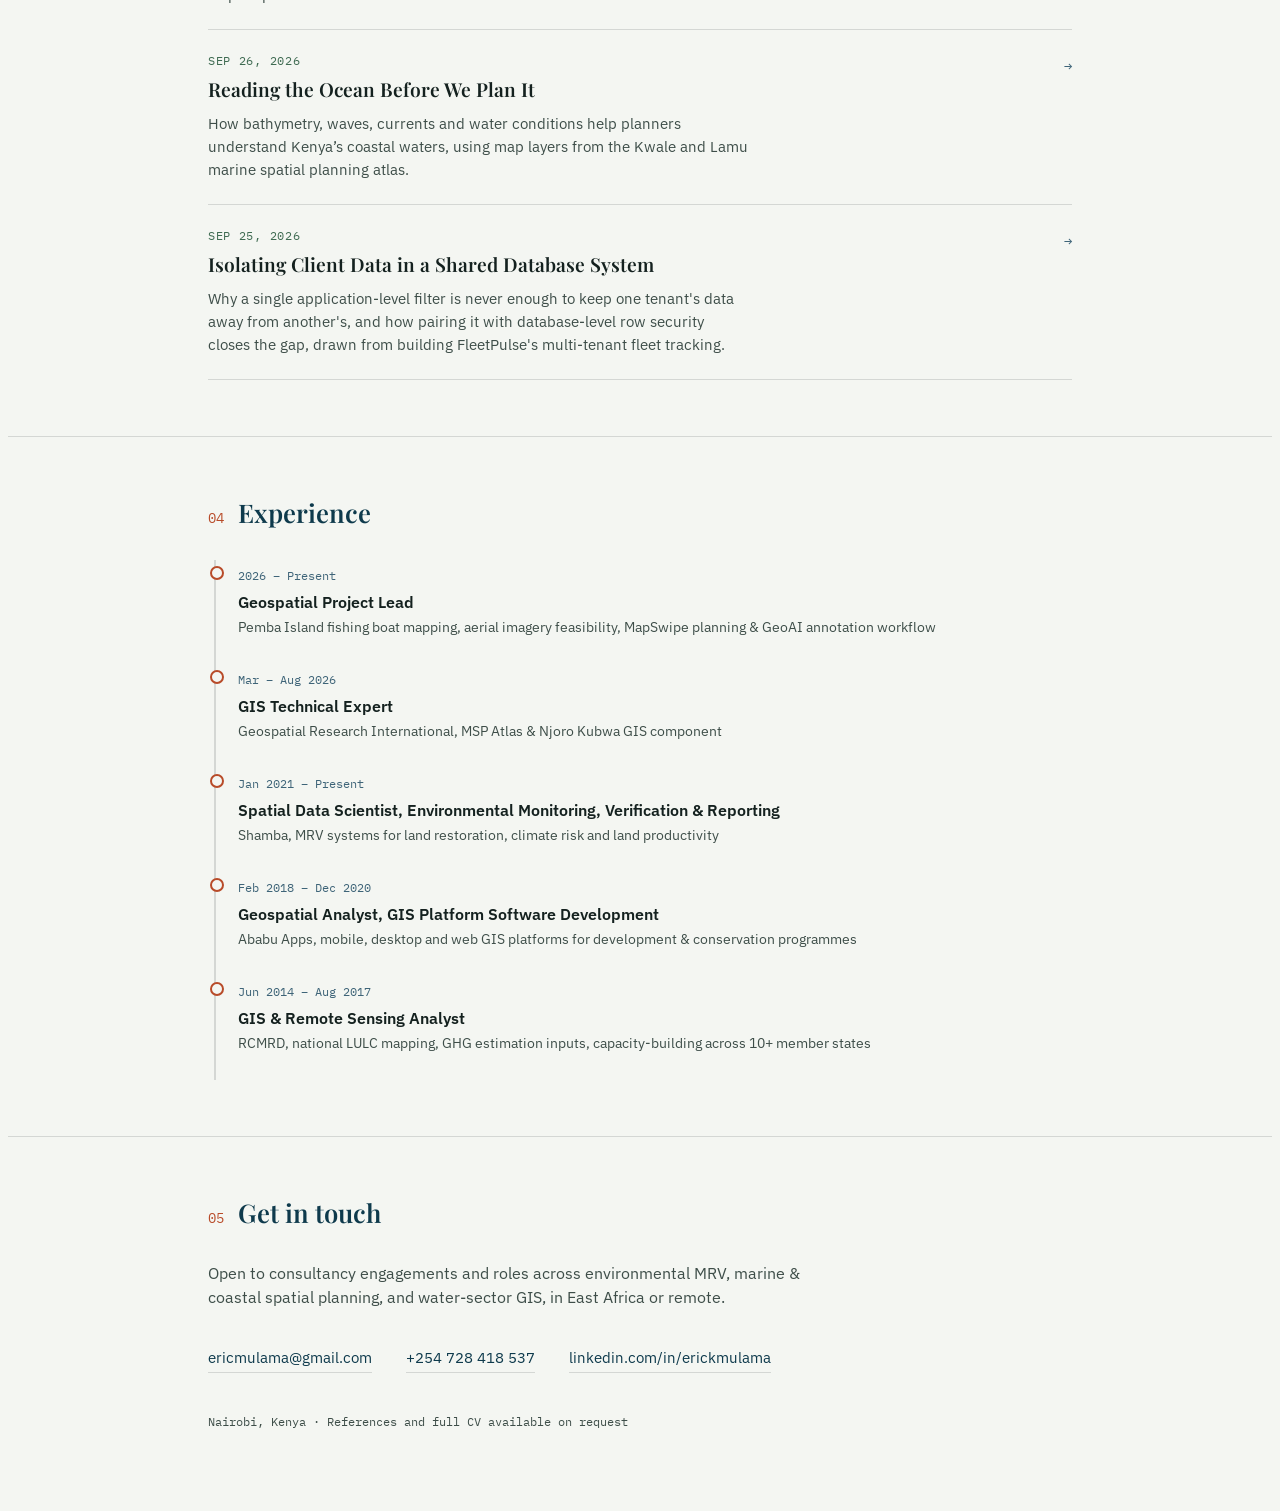
==== commit 0e8e8998: "Add Pemba Island project and experience to portfolio" ====
--- a/index.html
+++ b/index.html
@@ -261,7 +261,7 @@
 <section id="work">
   <div class="wrap">
     <div class="sec-head"><span class="sec-num mono">01</span><h2>Selected Work</h2></div>
-    <p class="sec-intro">Four projects spanning the range of the work: a marine spatial planning atlas built for a UN body, an enterprise-GIS roadmap for a water utility, national-scale land-cover mapping that feeds Kenya's carbon accounting, and an independent fleet-management platform built from the ground up.</p>
+    <p class="sec-intro">Five projects spanning marine spatial planning, coastal imagery and fishing boat mapping, water-sector GIS, national land-cover analysis, and spatial software.</p>
 
     <!-- PLATE 01 -->
     <article class="plate">
@@ -455,6 +455,34 @@
       </div>
     </article>
 
+    <!-- PLATE 05 -->
+    <article class="plate">
+      <div class="plate-head">
+        <div class="plate-title">
+          <h3>Pemba Island Fishing Boat Mapping</h3>
+          <div class="plate-client">Ongoing geospatial project · Geospatial Project Lead</div>
+        </div>
+        <div class="plate-num mono">PLATE&nbsp;05 · 2026–Present</div>
+      </div>
+      <div class="tags">
+        <span class="tag">Drone Imagery</span><span class="tag">QGIS</span><span class="tag">MapSwipe</span><span class="tag">Annotation</span><span class="tag">GeoAI</span>
+      </div>
+      <div class="plate-body">
+        <p>Leading the geospatial planning for fishing boat mapping on Pemba Island. I inventoried 116 georeferenced aerial images and screened coastal coverage to assess whether the imagery could support a volunteer mapping and GeoAI data workflow.</p>
+        <ul>
+          <li>Visual review of 25 images recorded 1,032 boat sightings; a conservative overlap adjustment gives at least 1,019 distinct visible boats in the reviewed imagery.</li>
+          <li>Preparing the next steps: a raster tile-serving test, a MapSwipe Locate Objects workflow, and a separate validated boat-level annotation process.</li>
+          <li>Coordinating project scope, imagery preparation and quality requirements for an eventual open dataset.</li>
+        </ul>
+        <p><a href="articles/mapping-fishing-boats-pemba-island.html">Read the project article &rarr;</a></p>
+      </div>
+      <div class="plate-foot">
+        <span>Role: Geospatial Project Lead</span>
+        <span>Status: feasibility review complete · mapping and annotation planned</span>
+      </div>
+    </article>
+
+
   </div>
 </section>
 
@@ -492,6 +520,14 @@
     <div class="sec-head"><span class="sec-num mono">03</span><h2>Articles</h2></div>
     <p class="sec-intro">Notes on the technical problems that come up in the GIS and spatial-systems work above, written as I run into them.</p>
     <div class="article-list">
+      <a class="article-card" href="articles/mapping-fishing-boats-pemba-island.html">
+        <div class="article-card-main">
+          <span class="article-card-date">Oct 12, 2026</span>
+          <h3 class="article-card-title">Mapping Fishing Boats on Pemba Island</h3>
+          <p class="article-card-excerpt">What a review of drone imagery establishes about visible fishing boats, and the MapSwipe and GeoAI annotation workflow still to come.</p>
+        </div>
+        <span class="article-card-arrow">&rarr;</span>
+      </a>
       <a class="article-card" href="articles/reading-the-ocean-before-we-plan-it.html">
         <div class="article-card-main">
           <span class="article-card-date">Sep 26, 2026</span>
@@ -517,6 +553,11 @@
     <div class="sec-head"><span class="sec-num mono">04</span><h2>Experience</h2></div>
     <div class="tl">
       <div class="tl-item">
+        <span class="yr mono">2026 – Present</span>
+        <h4>Geospatial Project Lead</h4>
+        <div class="org">Pemba Island fishing boat mapping, aerial imagery feasibility, MapSwipe planning &amp; GeoAI annotation workflow</div>
+      </div>
+      <div class="tl-item">
         <span class="yr mono">Mar – Aug 2026</span>
         <h4>GIS Technical Expert</h4>
         <div class="org">Geospatial Research International, MSP Atlas &amp; Njoro Kubwa GIS component</div>
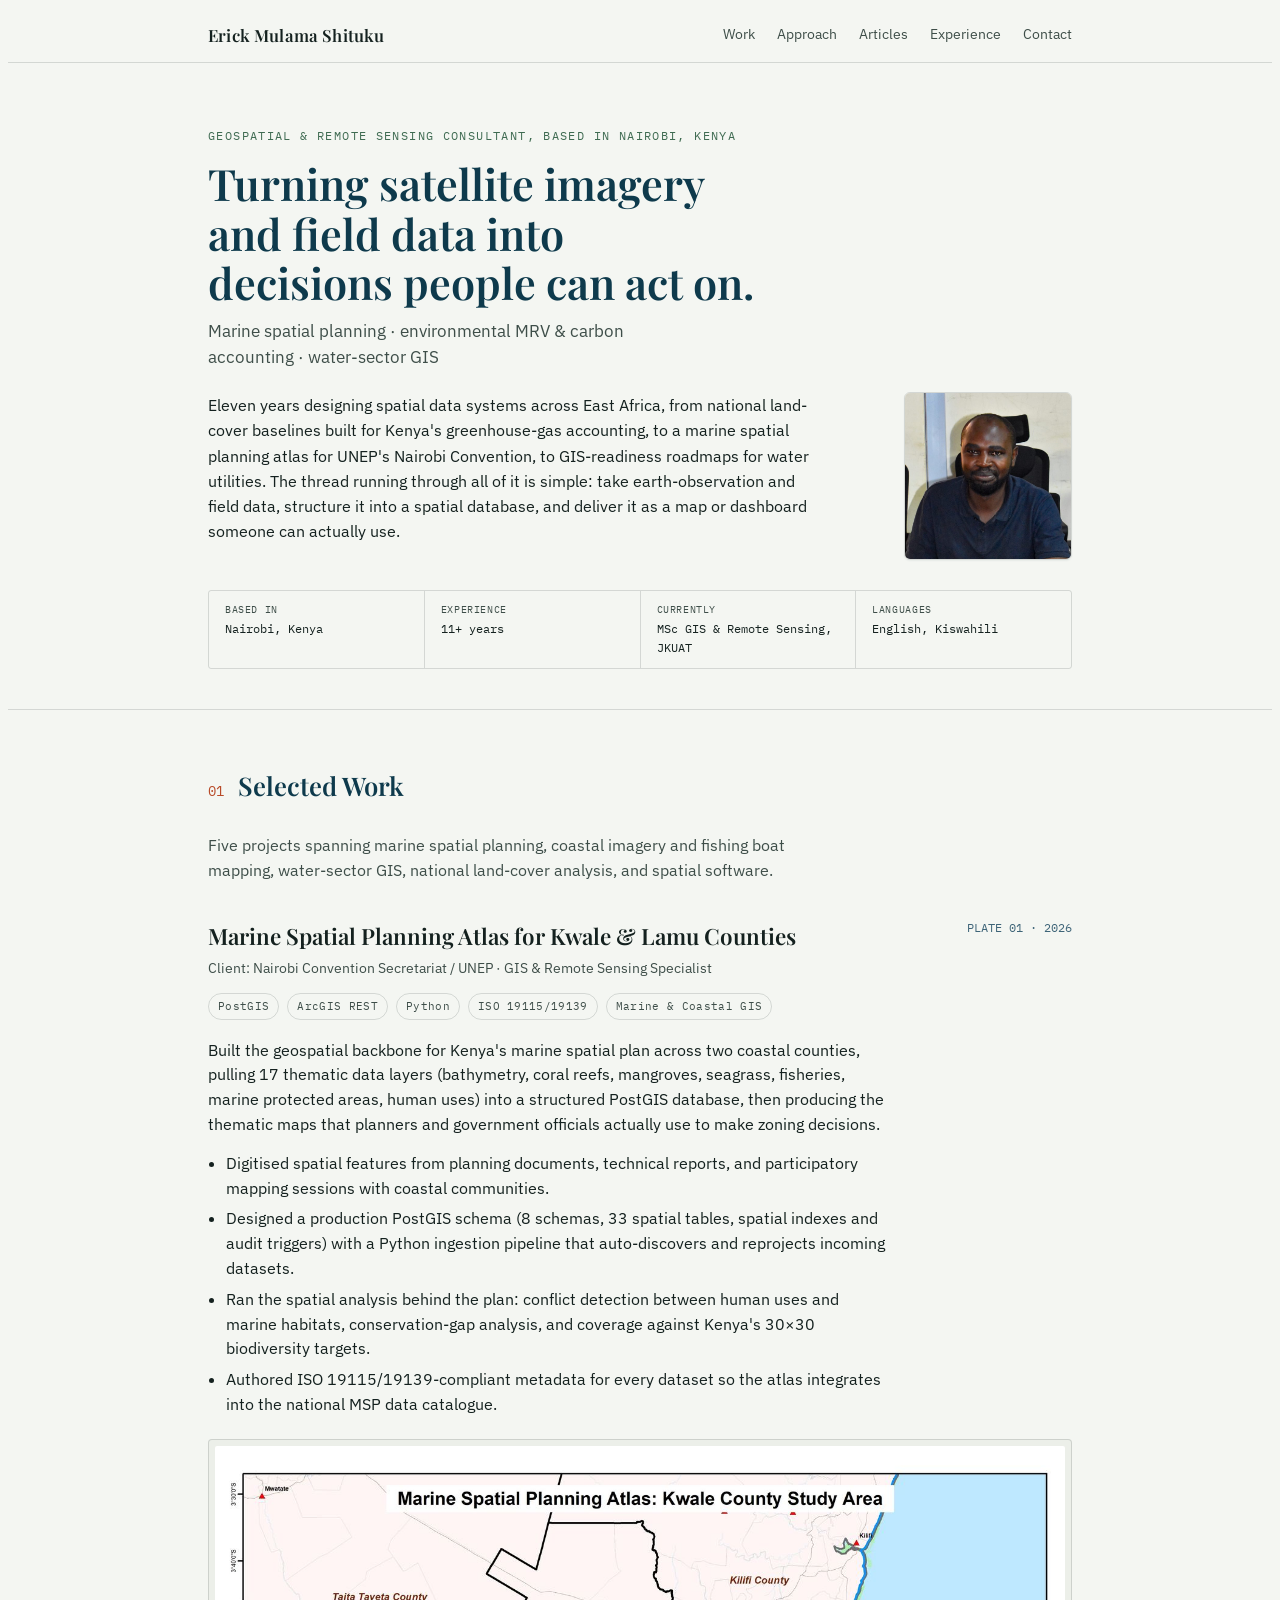
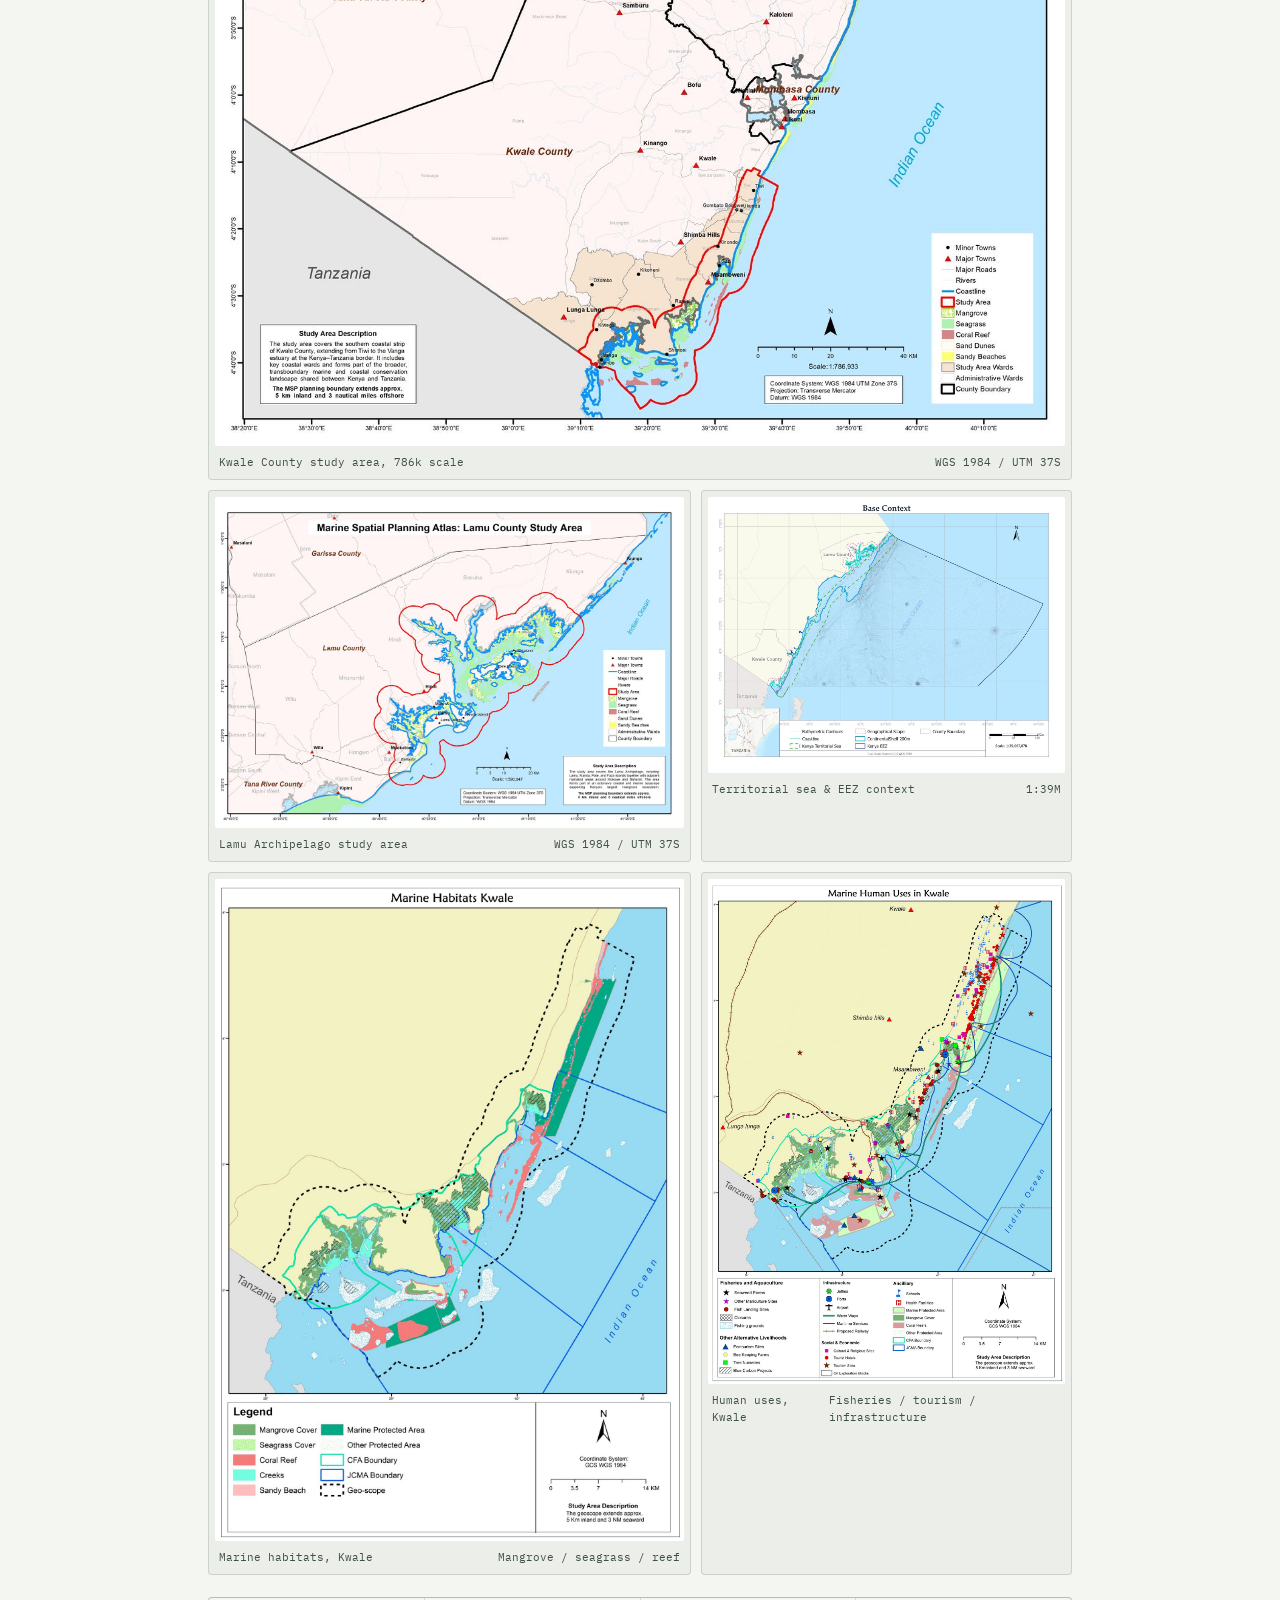
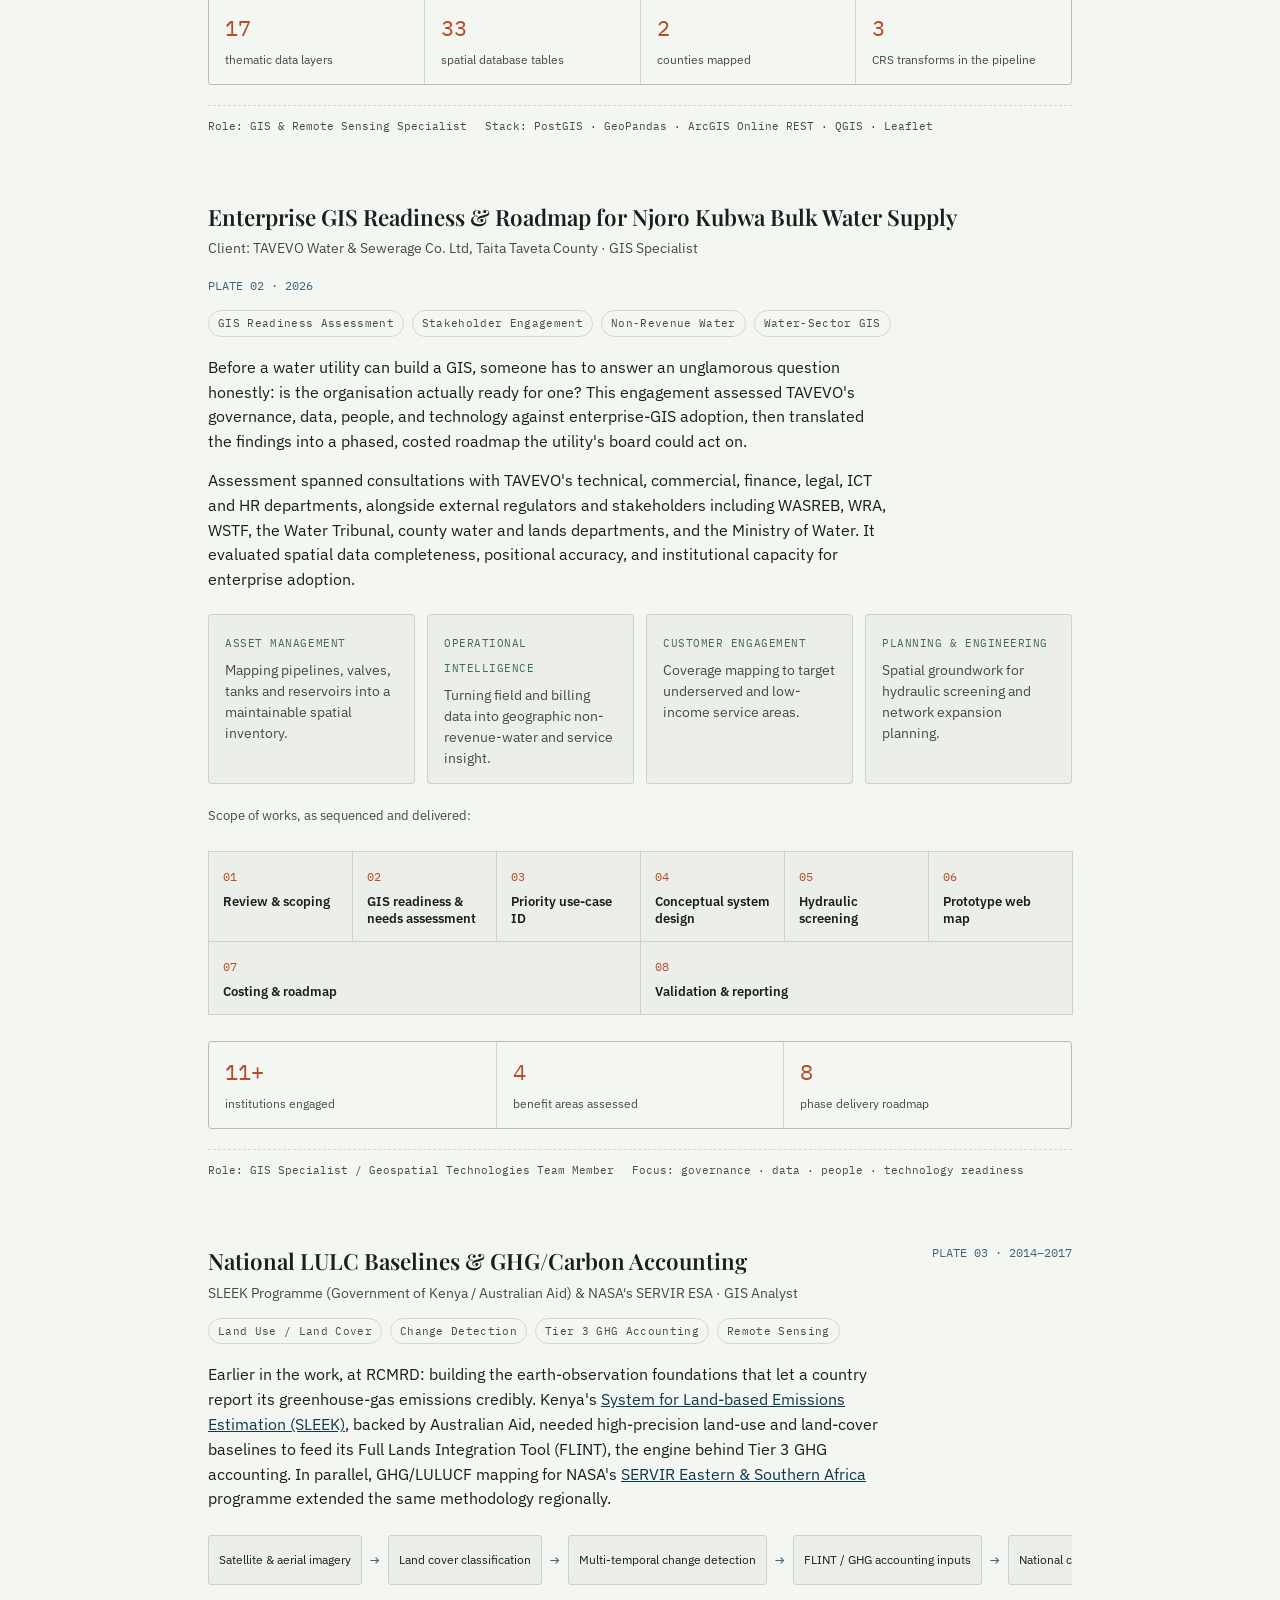
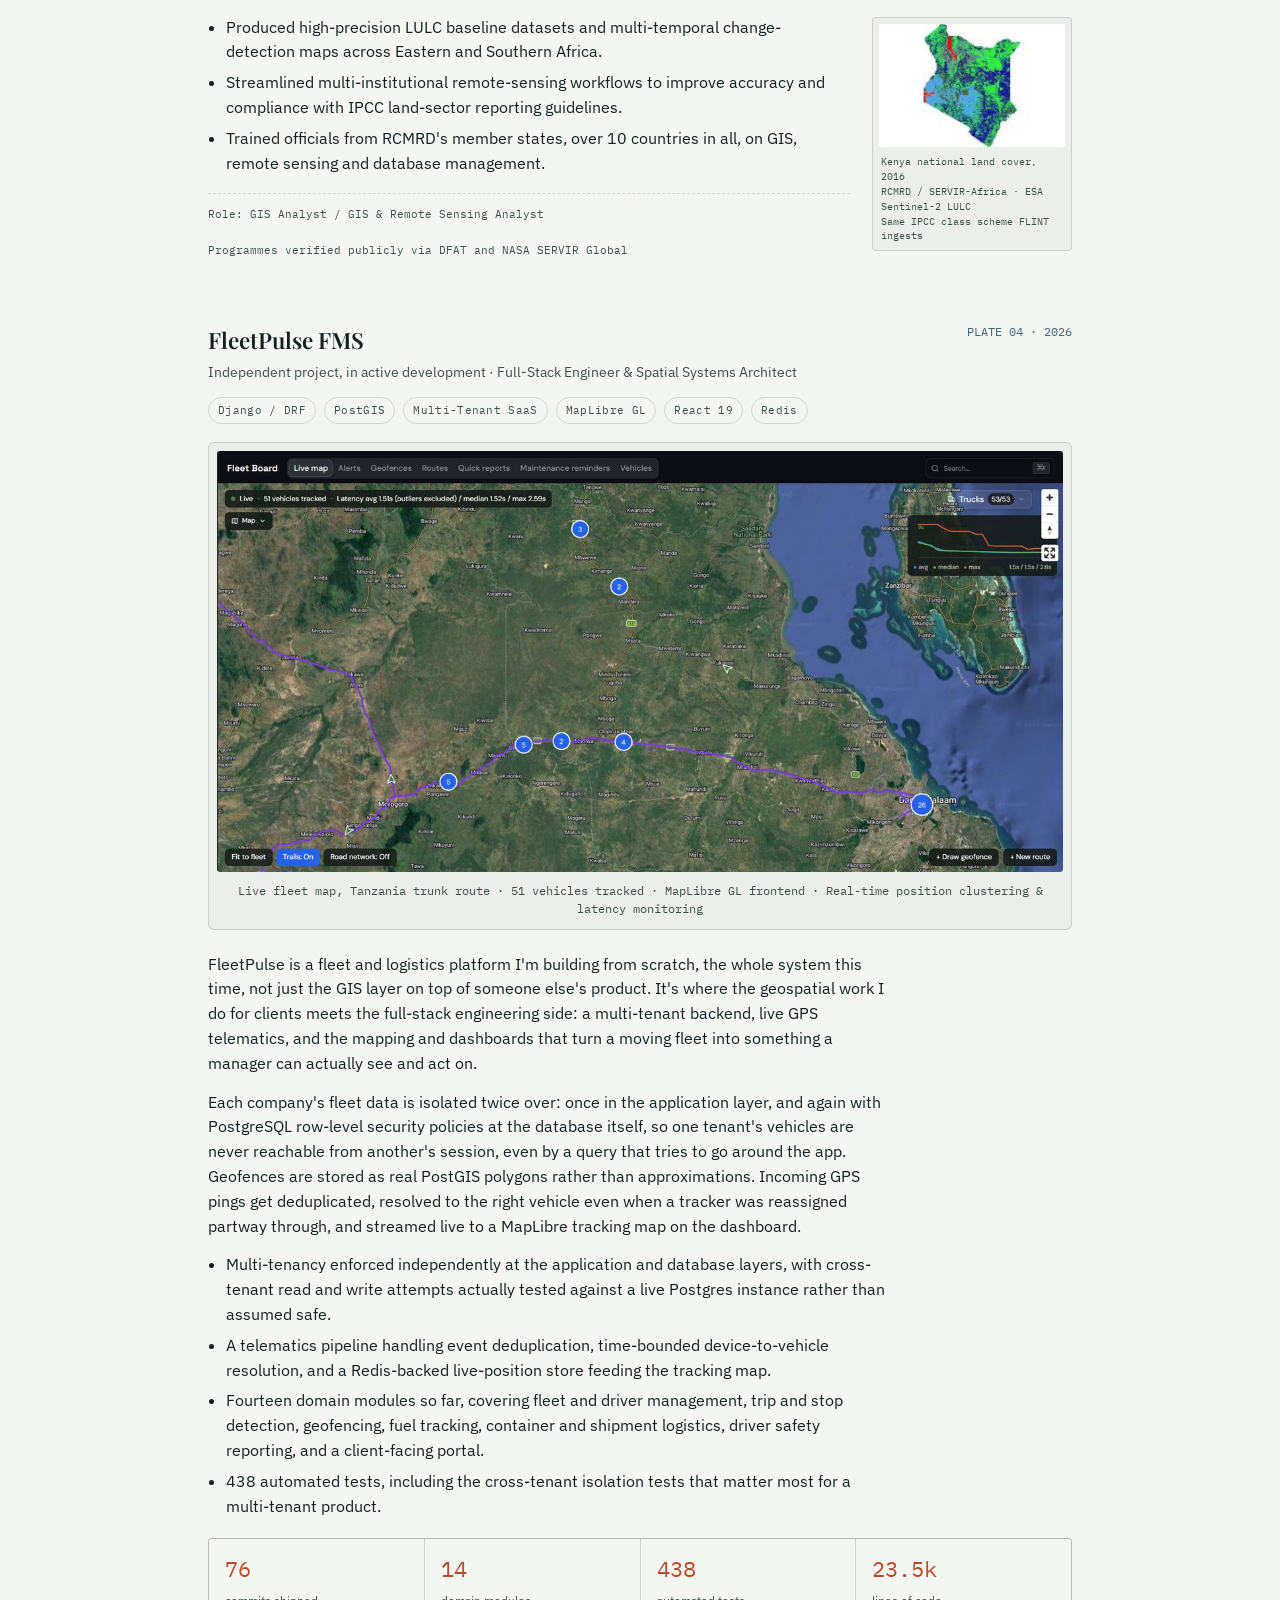
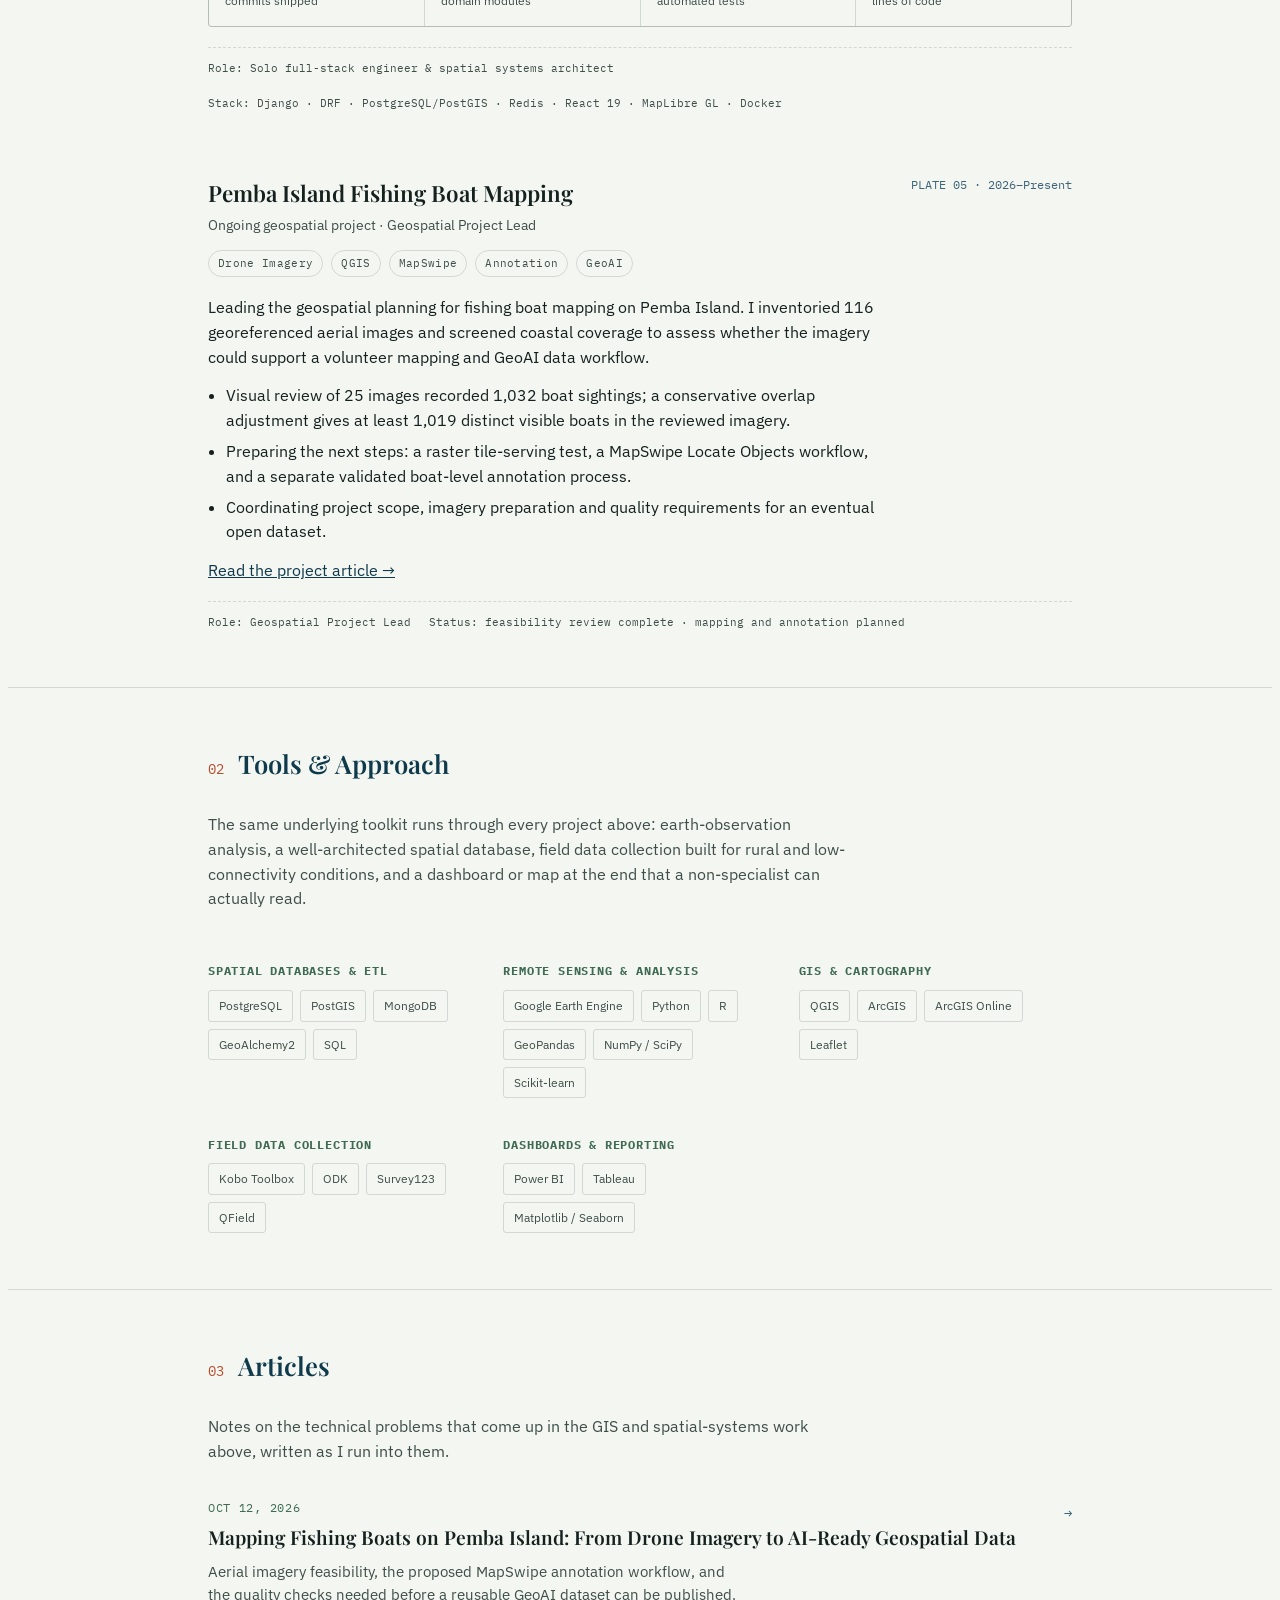
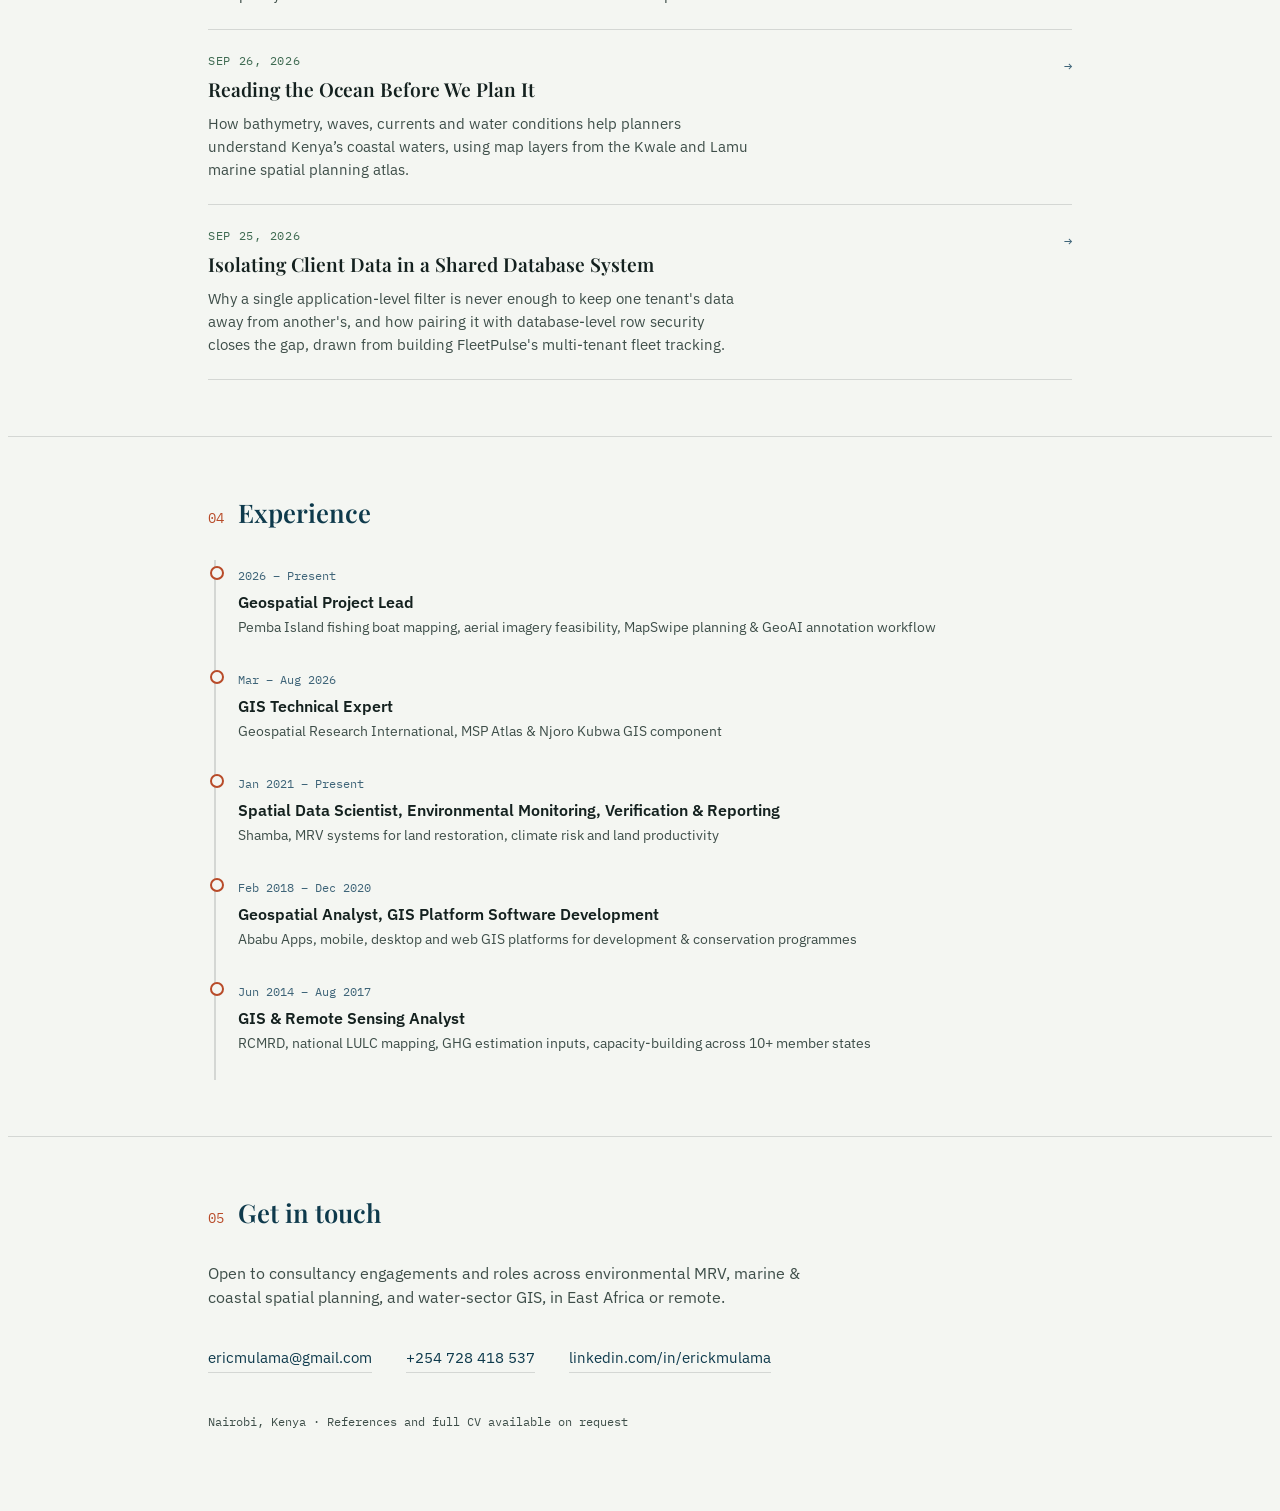
==== commit 22ab0ea0: "Restore full Pemba Island article with approved visuals and update article card" ====
--- a/index.html
+++ b/index.html
@@ -523,8 +523,8 @@
       <a class="article-card" href="articles/mapping-fishing-boats-pemba-island.html">
         <div class="article-card-main">
           <span class="article-card-date">Oct 12, 2026</span>
-          <h3 class="article-card-title">Mapping Fishing Boats on Pemba Island</h3>
-          <p class="article-card-excerpt">What a review of drone imagery establishes about visible fishing boats, and the MapSwipe and GeoAI annotation workflow still to come.</p>
+          <h3 class="article-card-title">Mapping Fishing Boats on Pemba Island: From Drone Imagery to AI-Ready Geospatial Data</h3>
+          <p class="article-card-excerpt">Aerial imagery feasibility, the proposed MapSwipe annotation workflow, and the quality checks needed before a reusable GeoAI dataset can be published.</p>
         </div>
         <span class="article-card-arrow">&rarr;</span>
       </a>
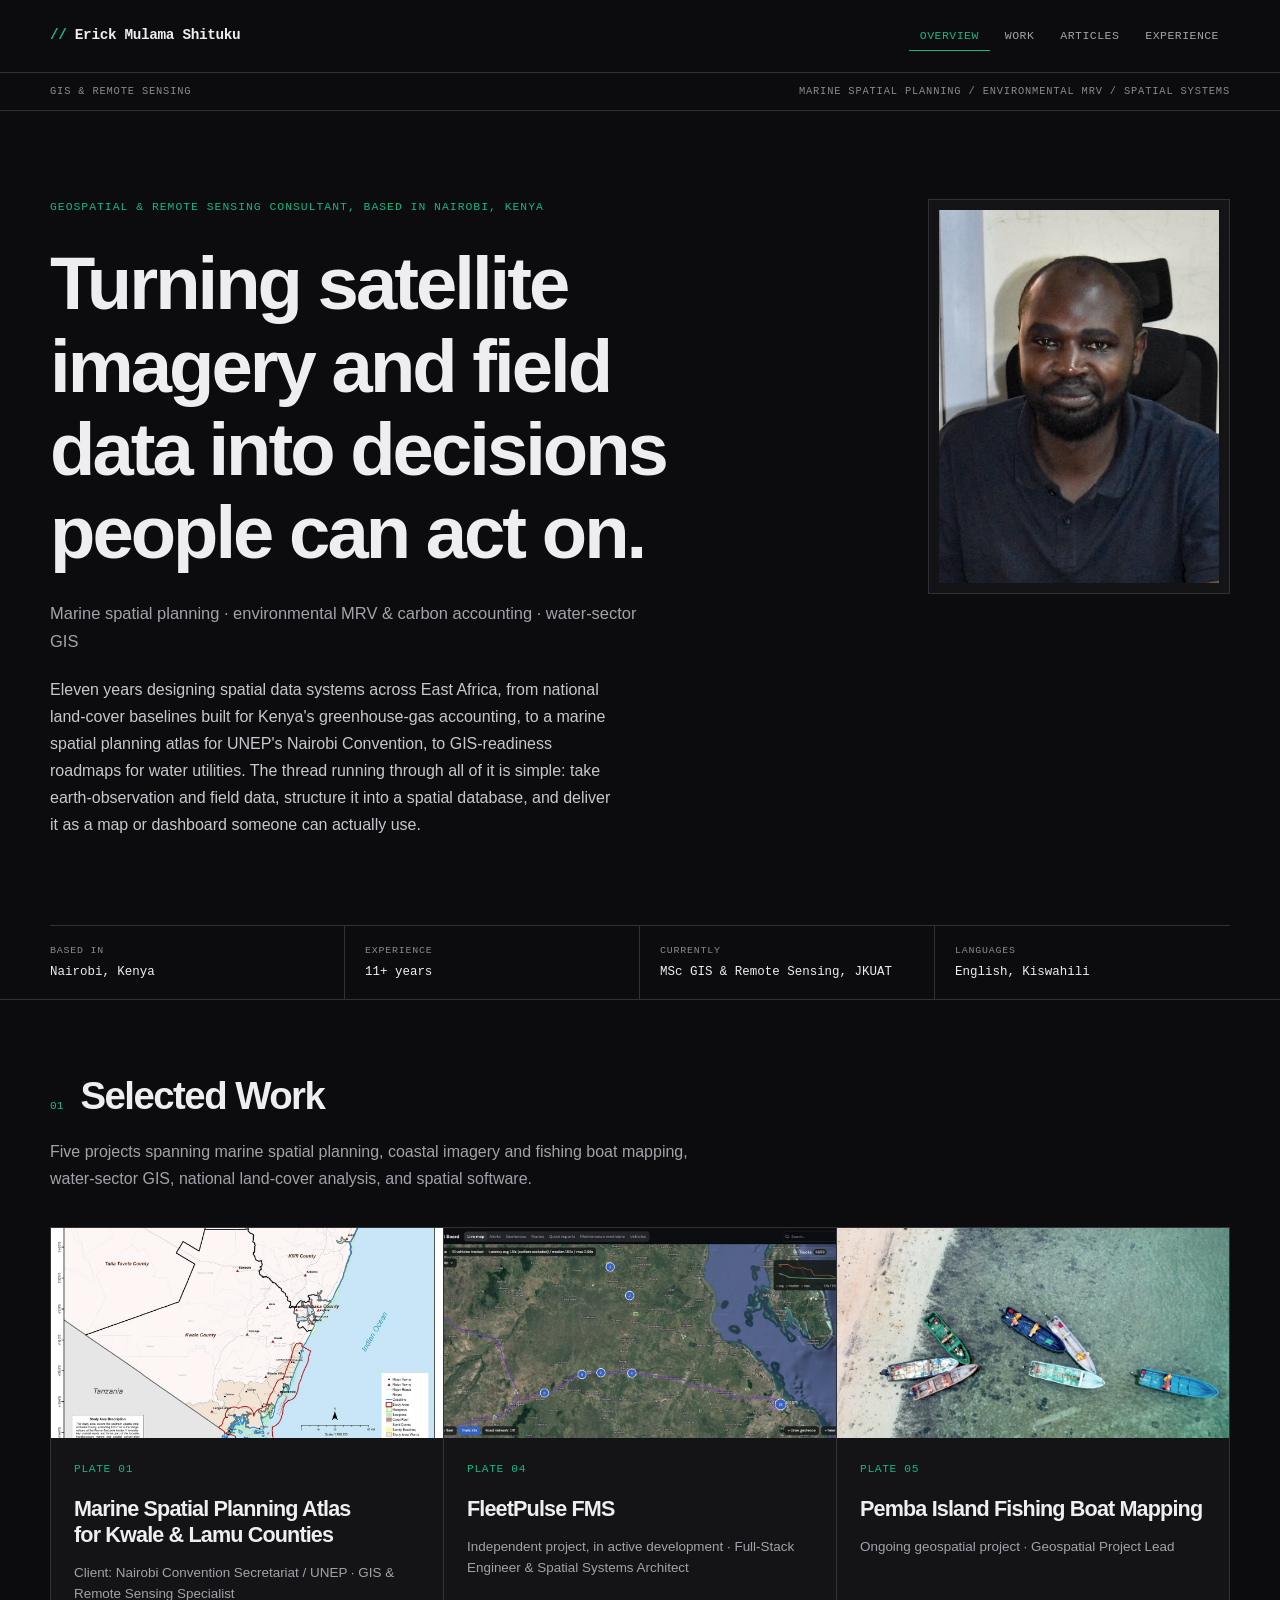
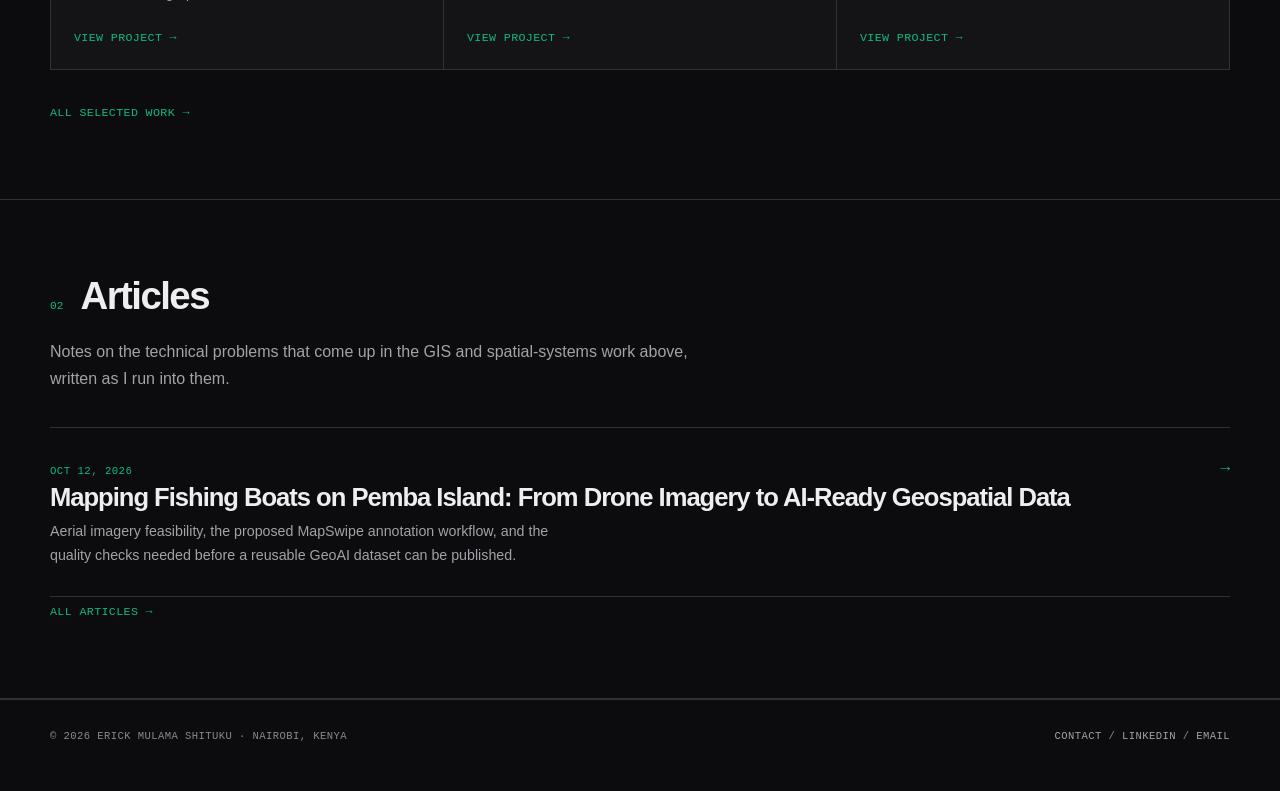
==== commit e85ef7d8: "Redesign portfolio as concise multi-page site" ====
--- a/index.html
+++ b/index.html
@@ -1,598 +1,47 @@
-<!DOCTYPE html>
-<html lang="en">
-<head>
-<meta charset="UTF-8">
-<meta name="viewport" content="width=device-width, initial-scale=1.0">
-<title>Erick Mulama Shituku, Geospatial &amp; Remote Sensing Consultant</title>
-<meta name="description" content="Portfolio of Erick Mulama Shituku, a GIS &amp; remote sensing consultant based in Nairobi, Kenya. Marine spatial planning, environmental MRV &amp; carbon accounting, and water-sector GIS across East Africa.">
-<meta name="author" content="Erick Mulama Shituku">
-<meta property="og:title" content="Erick Mulama Shituku, Geospatial &amp; Remote Sensing Consultant">
-<meta property="og:description" content="Marine spatial planning, environmental MRV &amp; carbon accounting, and water-sector GIS across East Africa. 11+ years experience.">
-<meta property="og:type" content="website">
-<meta name="theme-color" content="#0E3A4C">
-<link rel="icon" href="data:image/svg+xml,%3Csvg xmlns='http://www.w3.org/2000/svg' viewBox='0 0 100 100'%3E%3Crect width='100' height='100' rx='16' fill='%230E3A4C'/%3E%3Ctext x='50' y='68' font-size='58' text-anchor='middle' fill='%23F4F6F2' font-family='Georgia,serif'%3EM%3C/text%3E%3C/svg%3E">
-<style>
-  @import url('https://fonts.googleapis.com/css2?family=Playfair+Display:ital,wght@0,500;0,600;0,700;1,500&family=IBM+Plex+Sans:wght@400;500;600;700&family=IBM+Plex+Mono:wght@400;500&display=swap');
-
-  :root{
-    --paper:#F4F6F2;
-    --paper-raised:#ECEFE9;
-    --ink:#14211F;
-    --ink-soft:#3E4E49;
-    --ocean:#0E3A4C;
-    --ocean-soft:#3E6478;
-    --coral:#B84B29;
-    --mangrove:#3F6B52;
-    --sand:#D9D0B4;
-    --line: rgba(20,33,31,0.14);
-    --shadow: 0 1px 2px rgba(14,58,76,0.06);
-  }
-  @media (prefers-color-scheme: dark){
-    :root:not([data-theme="light"]){
-      --paper:#101A1B;
-      --paper-raised:#16211F;
-      --ink:#E7EEEA;
-      --ink-soft:#AEC0BA;
-      --ocean:#7FB9CE;
-      --ocean-soft:#5D8FA0;
-      --coral:#E08A63;
-      --mangrove:#8FC29F;
-      --sand:#4A4D3C;
-      --line: rgba(231,238,234,0.16);
-      --shadow: 0 1px 2px rgba(0,0,0,0.3);
-    }
-  }
-  :root[data-theme="dark"]{
-    --paper:#101A1B;
-    --paper-raised:#16211F;
-    --ink:#E7EEEA;
-    --ink-soft:#AEC0BA;
-    --ocean:#7FB9CE;
-    --ocean-soft:#5D8FA0;
-    --coral:#E08A63;
-    --mangrove:#8FC29F;
-    --sand:#4A4D3C;
-    --line: rgba(231,238,234,0.16);
-    --shadow: 0 1px 2px rgba(0,0,0,0.3);
-  }
-
-  *{box-sizing:border-box;}
-  body{
-    background:var(--paper);
-    color:var(--ink);
-    font-family:'IBM Plex Sans',system-ui,sans-serif;
-    line-height:1.55;
-  }
-  .wrap{max-width:920px;margin:0 auto;padding:0 28px;}
-  h1,h2,h3{font-family:'Playfair Display',Georgia,serif;font-weight:600;text-wrap:balance;margin:0;}
-  .mono{font-family:'IBM Plex Mono',ui-monospace,monospace;}
-  a{color:var(--ocean);}
-  img{display:block;width:100%;height:auto;border-radius:2px;}
-
-  /* NAV */
-  nav{
-    position:sticky;top:0;z-index:20;
-    background:color-mix(in srgb, var(--paper) 88%, transparent);
-    backdrop-filter:blur(6px);
-    border-bottom:1px solid var(--line);
-  }
-  nav .wrap{display:flex;align-items:center;justify-content:space-between;padding:14px 28px;flex-wrap:wrap;gap:6px 18px;}
-  .brand{font-family:'Playfair Display',serif;font-weight:600;font-size:1.05rem;letter-spacing:0.01em;white-space:nowrap;}
-  .navlinks{display:flex;gap:22px;font-size:0.86rem;}
-  .navlinks a{color:var(--ink-soft);text-decoration:none;}
-  .navlinks a:hover{color:var(--ocean);}
-  @media (max-width:480px){.navlinks{gap:14px;font-size:0.8rem;}}
-
-  /* HERO */
-  header.hero{padding:64px 0 40px;border-bottom:1px solid var(--line);}
-  .eyebrow{
-    font-family:'IBM Plex Mono',monospace;font-size:0.72rem;letter-spacing:0.12em;text-transform:uppercase;
-    color:var(--mangrove);margin-bottom:14px;display:block;
-  }
-  .hero h1{font-size:clamp(1.9rem,4vw,2.7rem);color:var(--ocean);max-width:23ch;line-height:1.15;}
-  .hero .role{font-size:1.05rem;color:var(--ink-soft);margin-top:10px;max-width:46ch;}
-  .hero p.lede{margin-top:22px;font-size:1.02rem;max-width:62ch;color:var(--ink);}
-  .hero-inner{display:flex;gap:36px;align-items:flex-start;flex-wrap:wrap-reverse;}
-  .hero-text{flex:1 1 440px;min-width:280px;}
-  .hero-photo{flex:0 0 168px;width:168px;}
-  .hero-photo img{width:168px;height:168px;object-fit:cover;border-radius:6px;border:1px solid var(--line);box-shadow:var(--shadow);}
-  @media (max-width:600px){.hero-photo,.hero-photo img{width:120px;height:120px;}}
-  .stamp{
-    margin-top:30px;
-    display:flex;flex-wrap:wrap;gap:0;
-    border:1px solid var(--line);border-radius:3px;overflow:hidden;
-    font-family:'IBM Plex Mono',monospace;font-size:0.76rem;
-  }
-  .stamp div{padding:10px 16px;border-right:1px solid var(--line);flex:1;min-width:150px;}
-  .stamp div:last-child{border-right:none;}
-  .stamp .k{display:block;color:var(--ink-soft);text-transform:uppercase;letter-spacing:0.06em;font-size:0.65rem;margin-bottom:3px;}
-
-  /* SECTION HEADERS */
-  section{padding:56px 0;border-bottom:1px solid var(--line);}
-  .sec-head{display:flex;align-items:baseline;gap:14px;margin-bottom:28px;}
-  .sec-num{font-family:'IBM Plex Mono',monospace;color:var(--coral);font-size:0.85rem;}
-  .sec-head h2{font-size:1.6rem;color:var(--ocean);}
-  .sec-intro{max-width:64ch;color:var(--ink-soft);margin-bottom:36px;}
-
-  /* PLATE (project) */
-  .plate{margin-bottom:64px;}
-  .plate:last-child{margin-bottom:0;}
-  .plate-head{display:flex;justify-content:space-between;align-items:flex-start;gap:18px;flex-wrap:wrap;margin-bottom:14px;}
-  .plate-title h3{font-size:1.4rem;color:var(--ink);}
-  .plate-client{font-size:0.85rem;color:var(--ink-soft);margin-top:4px;}
-  .plate-num{font-family:'IBM Plex Mono',monospace;font-size:0.75rem;color:var(--ocean-soft);white-space:nowrap;}
-  .tags{display:flex;gap:8px;flex-wrap:wrap;margin:14px 0 18px;}
-  .tag{
-    font-family:'IBM Plex Mono',monospace;font-size:0.68rem;letter-spacing:0.03em;
-    padding:4px 9px;border-radius:20px;border:1px solid var(--line);color:var(--ink-soft);
-  }
-  .plate-body p{max-width:68ch;margin:0 0 14px;}
-  .plate-body ul{max-width:68ch;padding-left:1.15em;margin:0 0 14px;}
-  .plate-body li{margin-bottom:6px;}
-
-  .gallery{display:grid;grid-template-columns:1.3fr 1fr;gap:10px;margin:22px 0;}
-  .gallery figure{margin:0;background:var(--paper-raised);border:1px solid var(--line);padding:6px;border-radius:4px;}
-  .gallery figure.span2{grid-column:1 / -1;}
-  .gallery figcaption{
-    font-family:'IBM Plex Mono',monospace;font-size:0.68rem;color:var(--ink-soft);
-    padding:8px 4px 2px;display:flex;justify-content:space-between;gap:8px;
-  }
-  @media (max-width:680px){.gallery{grid-template-columns:1fr;}}
-
-  .metrics{display:grid;grid-template-columns:repeat(auto-fit,minmax(140px,1fr));gap:1px;background:var(--line);border:1px solid var(--line);margin:20px 0;border-radius:4px;overflow:hidden;}
-  .metrics div{background:var(--paper);padding:14px 16px;}
-  .metrics .num{font-family:'IBM Plex Mono',monospace;font-size:1.35rem;color:var(--coral);display:block;}
-  .metrics .lab{font-size:0.74rem;color:var(--ink-soft);}
-
-  .plate-foot{
-    margin-top:18px;padding-top:12px;border-top:1px dashed var(--line);
-    font-family:'IBM Plex Mono',monospace;font-size:0.7rem;color:var(--ink-soft);
-    display:flex;flex-wrap:wrap;gap:18px;
-  }
-
-  /* PROCESS DIAGRAM (TAVEVO) */
-  .flow{display:flex;flex-wrap:wrap;gap:0;margin:26px 0;counter-reset:step;}
-  .flow-step{
-    flex:1 1 140px;position:relative;padding:16px 14px 14px;
-    border:1px solid var(--line);background:var(--paper-raised);
-    margin:-1px -1px 0 0;
-  }
-  .flow-step .n{font-family:'IBM Plex Mono',monospace;color:var(--coral);font-size:0.75rem;display:block;margin-bottom:6px;}
-  .flow-step h4{margin:0;font-size:0.83rem;font-family:'IBM Plex Sans';font-weight:600;line-height:1.3;}
-
-  .pillars{display:grid;grid-template-columns:repeat(auto-fit,minmax(190px,1fr));gap:12px;margin:22px 0;}
-  .pillar{border:1px solid var(--line);border-radius:4px;padding:14px 16px;background:var(--paper-raised);}
-  .pillar .k{font-family:'IBM Plex Mono',monospace;font-size:0.68rem;color:var(--mangrove);text-transform:uppercase;letter-spacing:0.05em;}
-  .pillar p{margin:6px 0 0;font-size:0.85rem;color:var(--ink-soft);}
-
-  /* SLEEK pipeline */
-  .pipeline{display:flex;align-items:center;gap:0;margin:24px 0;overflow-x:auto;padding-bottom:6px;}
-  .pipe-node{
-    flex:0 0 auto;min-width:120px;text-align:center;padding:14px 10px;
-    border:1px solid var(--line);border-radius:4px;background:var(--paper-raised);font-size:0.78rem;
-  }
-  .pipe-arrow{flex:0 0 auto;padding:0 8px;color:var(--ocean-soft);font-family:'IBM Plex Mono',monospace;}
-
-  .ref-figure{float:right;width:200px;margin:2px 0 16px 22px;background:var(--paper-raised);border:1px solid var(--line);padding:6px;border-radius:4px;}
-  .ref-figure img{border-radius:2px;}
-  .ref-figure figcaption{font-family:'IBM Plex Mono',monospace;font-size:0.64rem;color:var(--ink-soft);padding:8px 2px 0;line-height:1.45;}
-  @media (max-width:600px){.ref-figure{float:none;width:200px;margin:4px auto 20px;}}
-
-  .feature-figure{margin:0 0 22px;background:var(--paper-raised);border:1px solid var(--line);padding:8px;border-radius:6px;}
-  .feature-figure img{width:100%;height:auto;border-radius:3px;display:block;}
-  .feature-figure figcaption{font-family:'IBM Plex Mono',monospace;font-size:0.72rem;color:var(--ink-soft);padding:10px 4px 2px;line-height:1.6;text-align:center;}
-
-  /* ARTICLES */
-  .article-list{display:flex;flex-direction:column;gap:0;}
-  .article-card{
-    display:flex;justify-content:space-between;align-items:flex-start;gap:24px;
-    padding:22px 0;border-bottom:1px solid var(--line);text-decoration:none;color:inherit;
-  }
-  .article-list .article-card:first-child{padding-top:0;}
-  .article-card:hover .article-card-title{color:var(--ocean);}
-  .article-card-main{flex:1 1 auto;min-width:0;}
-  .article-card-date{font-family:'IBM Plex Mono',monospace;font-size:0.72rem;color:var(--mangrove);text-transform:uppercase;letter-spacing:0.06em;display:block;margin-bottom:6px;}
-  .article-card-title{font-family:'Playfair Display',Georgia,serif;font-size:1.2rem;font-weight:600;color:var(--ink);margin:0 0 8px;transition:color 0.15s;}
-  .article-card-excerpt{font-size:0.92rem;color:var(--ink-soft);max-width:60ch;margin:0;}
-  .article-card-arrow{flex:0 0 auto;font-family:'IBM Plex Mono',monospace;font-size:0.85rem;color:var(--ocean-soft);margin-top:4px;}
-
-  /* TOOLS */
-  .tool-groups{display:grid;grid-template-columns:repeat(auto-fit,minmax(220px,1fr));gap:22px;}
-  .tool-group h4{font-family:'IBM Plex Mono',monospace;font-size:0.72rem;text-transform:uppercase;letter-spacing:0.07em;color:var(--mangrove);margin-bottom:10px;}
-  .tool-list{display:flex;flex-wrap:wrap;gap:7px;}
-  .tool-list span{
-    font-size:0.78rem;padding:5px 10px;border:1px solid var(--line);border-radius:3px;color:var(--ink-soft);
-  }
-
-  /* EXPERIENCE TIMELINE */
-  .tl{border-left:2px solid var(--line);margin-left:6px;}
-  .tl-item{position:relative;padding:2px 0 26px 22px;}
-  .tl-item::before{
-    content:"";position:absolute;left:-6px;top:6px;width:10px;height:10px;border-radius:50%;
-    background:var(--paper);border:2px solid var(--coral);
-  }
-  .tl-item .yr{font-family:'IBM Plex Mono',monospace;font-size:0.72rem;color:var(--ocean-soft);}
-  .tl-item h4{font-size:1rem;margin:3px 0 2px;font-family:'IBM Plex Sans';font-weight:600;}
-  .tl-item .org{font-size:0.86rem;color:var(--ink-soft);}
-
-  /* FOOTER */
-  footer{padding:56px 0 72px;}
-  .contact-grid{display:flex;flex-wrap:wrap;gap:34px;margin-top:22px;}
-  .contact-grid a{font-size:0.95rem;text-decoration:none;border-bottom:1px solid var(--line);padding-bottom:2px;}
-  .fine{margin-top:40px;font-size:0.74rem;color:var(--ink-soft);font-family:'IBM Plex Mono',monospace;}
-</style>
-</head>
-<body>
-<nav>
-  <div class="wrap">
-    <div class="brand">Erick Mulama Shituku</div>
-    <div class="navlinks">
-      <a href="#work">Work</a>
-      <a href="#approach">Approach</a>
-      <a href="#articles">Articles</a>
-      <a href="#experience">Experience</a>
-      <a href="#contact">Contact</a>
-    </div>
-  </div>
-</nav>
-
-<header class="hero">
-  <div class="wrap">
-    <div class="hero-inner">
-      <div class="hero-text">
-        <span class="eyebrow">Geospatial &amp; Remote Sensing Consultant, based in Nairobi, Kenya</span>
-        <h1>Turning satellite imagery and field data into decisions people can act on.</h1>
-        <p class="role">Marine spatial planning · environmental MRV &amp; carbon accounting · water-sector GIS</p>
-        <p class="lede">Eleven years designing spatial data systems across East Africa, from national land-cover baselines built for Kenya's greenhouse-gas accounting, to a marine spatial planning atlas for UNEP's Nairobi Convention, to GIS-readiness roadmaps for water utilities. The thread running through all of it is simple: take earth-observation and field data, structure it into a spatial database, and deliver it as a map or dashboard someone can actually use.</p>
-      </div>
-      <div class="hero-photo">
-        <img src="images/headshot.jpg" alt="Portrait of Erick Mulama Shituku">
-      </div>
-    </div>
-    <div class="stamp">
-      <div><span class="k">Based in</span>Nairobi, Kenya</div>
-      <div><span class="k">Experience</span>11+ years</div>
-      <div><span class="k">Currently</span>MSc GIS &amp; Remote Sensing, JKUAT</div>
-      <div><span class="k">Languages</span>English, Kiswahili</div>
-    </div>
-  </div>
-</header>
-
-<section id="work">
-  <div class="wrap">
-    <div class="sec-head"><span class="sec-num mono">01</span><h2>Selected Work</h2></div>
-    <p class="sec-intro">Five projects spanning marine spatial planning, coastal imagery and fishing boat mapping, water-sector GIS, national land-cover analysis, and spatial software.</p>
-
-    <!-- PLATE 01 -->
-    <article class="plate">
-      <div class="plate-head">
-        <div class="plate-title">
-          <h3>Marine Spatial Planning Atlas for Kwale &amp; Lamu Counties</h3>
-          <div class="plate-client">Client: Nairobi Convention Secretariat / UNEP · GIS &amp; Remote Sensing Specialist</div>
-        </div>
-        <div class="plate-num mono">PLATE&nbsp;01 · 2026</div>
-      </div>
-      <div class="tags">
-        <span class="tag">PostGIS</span><span class="tag">ArcGIS REST</span><span class="tag">Python</span>
-        <span class="tag">ISO 19115/19139</span><span class="tag">Marine &amp; Coastal GIS</span>
-      </div>
-      <div class="plate-body">
-        <p>Built the geospatial backbone for Kenya's marine spatial plan across two coastal counties, pulling 17 thematic data layers (bathymetry, coral reefs, mangroves, seagrass, fisheries, marine protected areas, human uses) into a structured PostGIS database, then producing the thematic maps that planners and government officials actually use to make zoning decisions.</p>
-        <ul>
-          <li>Digitised spatial features from planning documents, technical reports, and participatory mapping sessions with coastal communities.</li>
-          <li>Designed a production PostGIS schema (8 schemas, 33 spatial tables, spatial indexes and audit triggers) with a Python ingestion pipeline that auto-discovers and reprojects incoming datasets.</li>
-          <li>Ran the spatial analysis behind the plan: conflict detection between human uses and marine habitats, conservation-gap analysis, and coverage against Kenya's 30×30 biodiversity targets.</li>
-          <li>Authored ISO 19115/19139-compliant metadata for every dataset so the atlas integrates into the national MSP data catalogue.</li>
-        </ul>
-      </div>
-
-      <div class="gallery">
-        <figure class="span2">
-          <img src="images/kwale-study-area.jpg" alt="Kwale County study area map showing the MSP planning boundary, coastline, mangroves, seagrass and coral reef along the southern coast">
-          <figcaption><span>Kwale County study area, 786k scale</span><span>WGS 1984 / UTM 37S</span></figcaption>
-        </figure>
-        <figure>
-          <img src="images/lamu-study-area.jpg" alt="Lamu County study area map showing the Lamu Archipelago and its mangrove ecosystem">
-          <figcaption><span>Lamu Archipelago study area</span><span>WGS 1984 / UTM 37S</span></figcaption>
-        </figure>
-        <figure>
-          <img src="images/base-context.jpg" alt="Base context map showing Kenya's territorial sea and exclusive economic zone along the Kwale-Lamu coast">
-          <figcaption><span>Territorial sea &amp; EEZ context</span><span>1:39M</span></figcaption>
-        </figure>
-        <figure>
-          <img src="images/marine-habitats-kwale.jpg" alt="Marine habitats map of Kwale showing mangrove cover, seagrass, coral reef and marine protected areas">
-          <figcaption><span>Marine habitats, Kwale</span><span>Mangrove / seagrass / reef</span></figcaption>
-        </figure>
-        <figure>
-          <img src="images/kwale-human-uses.jpg" alt="Marine human uses map of Kwale showing fisheries, tourism, infrastructure and cultural sites">
-          <figcaption><span>Human uses, Kwale</span><span>Fisheries / tourism / infrastructure</span></figcaption>
-        </figure>
-      </div>
-
-      <div class="metrics">
-        <div><span class="num">17</span><span class="lab">thematic data layers</span></div>
-        <div><span class="num">33</span><span class="lab">spatial database tables</span></div>
-        <div><span class="num">2</span><span class="lab">counties mapped</span></div>
-        <div><span class="num">3</span><span class="lab">CRS transforms in the pipeline</span></div>
-      </div>
-      <div class="plate-foot">
-        <span>Role: GIS &amp; Remote Sensing Specialist</span>
-        <span>Stack: PostGIS · GeoPandas · ArcGIS Online REST · QGIS · Leaflet</span>
-      </div>
-    </article>
-
-    <!-- PLATE 02 -->
-    <article class="plate">
-      <div class="plate-head">
-        <div class="plate-title">
-          <h3>Enterprise GIS Readiness &amp; Roadmap for Njoro Kubwa Bulk Water Supply</h3>
-          <div class="plate-client">Client: TAVEVO Water &amp; Sewerage Co. Ltd, Taita Taveta County · GIS Specialist</div>
-        </div>
-        <div class="plate-num mono">PLATE&nbsp;02 · 2026</div>
-      </div>
-      <div class="tags">
-        <span class="tag">GIS Readiness Assessment</span><span class="tag">Stakeholder Engagement</span>
-        <span class="tag">Non-Revenue Water</span><span class="tag">Water-Sector GIS</span>
-      </div>
-      <div class="plate-body">
-        <p>Before a water utility can build a GIS, someone has to answer an unglamorous question honestly: is the organisation actually ready for one? This engagement assessed TAVEVO's governance, data, people, and technology against enterprise-GIS adoption, then translated the findings into a phased, costed roadmap the utility's board could act on.</p>
-        <p>Assessment spanned consultations with TAVEVO's technical, commercial, finance, legal, ICT and HR departments, alongside external regulators and stakeholders including WASREB, WRA, WSTF, the Water Tribunal, county water and lands departments, and the Ministry of Water. It evaluated spatial data completeness, positional accuracy, and institutional capacity for enterprise adoption.</p>
-      </div>
-
-      <div class="pillars">
-        <div class="pillar"><span class="k">Asset Management</span><p>Mapping pipelines, valves, tanks and reservoirs into a maintainable spatial inventory.</p></div>
-        <div class="pillar"><span class="k">Operational Intelligence</span><p>Turning field and billing data into geographic non-revenue-water and service insight.</p></div>
-        <div class="pillar"><span class="k">Customer Engagement</span><p>Coverage mapping to target underserved and low-income service areas.</p></div>
-        <div class="pillar"><span class="k">Planning &amp; Engineering</span><p>Spatial groundwork for hydraulic screening and network expansion planning.</p></div>
-      </div>
-
-      <p style="font-size:0.82rem;color:var(--ink-soft);margin:22px 0 6px;">Scope of works, as sequenced and delivered:</p>
-      <div class="flow">
-        <div class="flow-step"><span class="n">01</span><h4>Review &amp; scoping</h4></div>
-        <div class="flow-step"><span class="n">02</span><h4>GIS readiness &amp; needs assessment</h4></div>
-        <div class="flow-step"><span class="n">03</span><h4>Priority use-case ID</h4></div>
-        <div class="flow-step"><span class="n">04</span><h4>Conceptual system design</h4></div>
-        <div class="flow-step"><span class="n">05</span><h4>Hydraulic screening</h4></div>
-        <div class="flow-step"><span class="n">06</span><h4>Prototype web map</h4></div>
-        <div class="flow-step"><span class="n">07</span><h4>Costing &amp; roadmap</h4></div>
-        <div class="flow-step"><span class="n">08</span><h4>Validation &amp; reporting</h4></div>
-      </div>
-
-      <div class="metrics">
-        <div><span class="num">11+</span><span class="lab">institutions engaged</span></div>
-        <div><span class="num">4</span><span class="lab">benefit areas assessed</span></div>
-        <div><span class="num">8</span><span class="lab">phase delivery roadmap</span></div>
-      </div>
-      <div class="plate-foot">
-        <span>Role: GIS Specialist / Geospatial Technologies Team Member</span>
-        <span>Focus: governance · data · people · technology readiness</span>
-      </div>
-    </article>
-
-    <!-- PLATE 03 -->
-    <article class="plate">
-      <div class="plate-head">
-        <div class="plate-title">
-          <h3>National LULC Baselines &amp; GHG/Carbon Accounting</h3>
-          <div class="plate-client">SLEEK Programme (Government of Kenya / Australian Aid) &amp; NASA's SERVIR ESA · GIS Analyst</div>
-        </div>
-        <div class="plate-num mono">PLATE&nbsp;03 · 2014–2017</div>
-      </div>
-      <div class="tags">
-        <span class="tag">Land Use / Land Cover</span><span class="tag">Change Detection</span>
-        <span class="tag">Tier 3 GHG Accounting</span><span class="tag">Remote Sensing</span>
-      </div>
-      <div class="plate-body">
-        <p>Earlier in the work, at RCMRD: building the earth-observation foundations that let a country report its greenhouse-gas emissions credibly. Kenya's <a href="https://www.dfat.gov.au/about-us/publications/Pages/kenya-system-land-based-emissions-estimation-mtr" target="_blank" rel="noopener">System for Land-based Emissions Estimation (SLEEK)</a>, backed by Australian Aid, needed high-precision land-use and land-cover baselines to feed its Full Lands Integration Tool (FLINT), the engine behind Tier 3 GHG accounting. In parallel, GHG/LULUCF mapping for NASA's <a href="https://servirglobal.net/Regions/ESAfrica" target="_blank" rel="noopener">SERVIR Eastern &amp; Southern Africa</a> programme extended the same methodology regionally.</p>
-      </div>
-
-      <div class="pipeline">
-        <div class="pipe-node">Satellite &amp; aerial imagery</div>
-        <div class="pipe-arrow">→</div>
-        <div class="pipe-node">Land cover classification</div>
-        <div class="pipe-arrow">→</div>
-        <div class="pipe-node">Multi-temporal change detection</div>
-        <div class="pipe-arrow">→</div>
-        <div class="pipe-node">FLINT / GHG accounting inputs</div>
-        <div class="pipe-arrow">→</div>
-        <div class="pipe-node">National carbon stock reporting</div>
-      </div>
-
-      <div class="plate-body">
-        <figure class="ref-figure">
-          <img src="images/kenya-lulc-2016.jpg" alt="Kenya national land cover classification map, 2016, showing forest, grassland, cropland, wetlands and settlement classes">
-          <figcaption>Kenya national land cover, 2016<br>RCMRD / SERVIR-Africa · ESA Sentinel-2 LULC<br>Same IPCC class scheme FLINT ingests</figcaption>
-        </figure>
-        <ul>
-          <li>Produced high-precision LULC baseline datasets and multi-temporal change-detection maps across Eastern and Southern Africa.</li>
-          <li>Streamlined multi-institutional remote-sensing workflows to improve accuracy and compliance with IPCC land-sector reporting guidelines.</li>
-          <li>Trained officials from RCMRD's member states, over 10 countries in all, on GIS, remote sensing and database management.</li>
-        </ul>
-      </div>
-      <div class="plate-foot">
-        <span>Role: GIS Analyst / GIS &amp; Remote Sensing Analyst</span>
-        <span>Programmes verified publicly via DFAT and NASA SERVIR Global</span>
-      </div>
-    </article>
-
-    <!-- PLATE 04 -->
-    <article class="plate">
-      <div class="plate-head">
-        <div class="plate-title">
-          <h3>FleetPulse FMS</h3>
-          <div class="plate-client">Independent project, in active development · Full-Stack Engineer &amp; Spatial Systems Architect</div>
-        </div>
-        <div class="plate-num mono">PLATE&nbsp;04 · 2026</div>
-      </div>
-      <div class="tags">
-        <span class="tag">Django / DRF</span><span class="tag">PostGIS</span><span class="tag">Multi-Tenant SaaS</span>
-        <span class="tag">MapLibre GL</span><span class="tag">React 19</span><span class="tag">Redis</span>
-      </div>
-      <div class="plate-body">
-        <figure class="feature-figure">
-          <img src="images/fleetpulse-live-map.jpg" alt="FleetPulse live fleet tracking dashboard showing real-time vehicle position clusters and a latency chart along a Tanzania trunk route from Morogoro to Dar es Salaam">
-          <figcaption>Live fleet map, Tanzania trunk route · 51 vehicles tracked · MapLibre GL frontend · Real-time position clustering &amp; latency monitoring</figcaption>
-        </figure>
-        <p>FleetPulse is a fleet and logistics platform I'm building from scratch, the whole system this time, not just the GIS layer on top of someone else's product. It's where the geospatial work I do for clients meets the full-stack engineering side: a multi-tenant backend, live GPS telematics, and the mapping and dashboards that turn a moving fleet into something a manager can actually see and act on.</p>
-        <p>Each company's fleet data is isolated twice over: once in the application layer, and again with PostgreSQL row-level security policies at the database itself, so one tenant's vehicles are never reachable from another's session, even by a query that tries to go around the app. Geofences are stored as real PostGIS polygons rather than approximations. Incoming GPS pings get deduplicated, resolved to the right vehicle even when a tracker was reassigned partway through, and streamed live to a MapLibre tracking map on the dashboard.</p>
-        <ul>
-          <li>Multi-tenancy enforced independently at the application and database layers, with cross-tenant read and write attempts actually tested against a live Postgres instance rather than assumed safe.</li>
-          <li>A telematics pipeline handling event deduplication, time-bounded device-to-vehicle resolution, and a Redis-backed live-position store feeding the tracking map.</li>
-          <li>Fourteen domain modules so far, covering fleet and driver management, trip and stop detection, geofencing, fuel tracking, container and shipment logistics, driver safety reporting, and a client-facing portal.</li>
-          <li>438 automated tests, including the cross-tenant isolation tests that matter most for a multi-tenant product.</li>
-        </ul>
-      </div>
-
-      <div class="metrics">
-        <div><span class="num">76</span><span class="lab">commits shipped</span></div>
-        <div><span class="num">14</span><span class="lab">domain modules</span></div>
-        <div><span class="num">438</span><span class="lab">automated tests</span></div>
-        <div><span class="num">23.5k</span><span class="lab">lines of code</span></div>
-      </div>
-      <div class="plate-foot">
-        <span>Role: Solo full-stack engineer &amp; spatial systems architect</span>
-        <span>Stack: Django · DRF · PostgreSQL/PostGIS · Redis · React 19 · MapLibre GL · Docker</span>
-      </div>
-    </article>
-
-    <!-- PLATE 05 -->
-    <article class="plate">
-      <div class="plate-head">
-        <div class="plate-title">
-          <h3>Pemba Island Fishing Boat Mapping</h3>
-          <div class="plate-client">Ongoing geospatial project · Geospatial Project Lead</div>
-        </div>
-        <div class="plate-num mono">PLATE&nbsp;05 · 2026–Present</div>
-      </div>
-      <div class="tags">
-        <span class="tag">Drone Imagery</span><span class="tag">QGIS</span><span class="tag">MapSwipe</span><span class="tag">Annotation</span><span class="tag">GeoAI</span>
-      </div>
-      <div class="plate-body">
-        <p>Leading the geospatial planning for fishing boat mapping on Pemba Island. I inventoried 116 georeferenced aerial images and screened coastal coverage to assess whether the imagery could support a volunteer mapping and GeoAI data workflow.</p>
-        <ul>
-          <li>Visual review of 25 images recorded 1,032 boat sightings; a conservative overlap adjustment gives at least 1,019 distinct visible boats in the reviewed imagery.</li>
-          <li>Preparing the next steps: a raster tile-serving test, a MapSwipe Locate Objects workflow, and a separate validated boat-level annotation process.</li>
-          <li>Coordinating project scope, imagery preparation and quality requirements for an eventual open dataset.</li>
-        </ul>
-        <p><a href="articles/mapping-fishing-boats-pemba-island.html">Read the project article &rarr;</a></p>
-      </div>
-      <div class="plate-foot">
-        <span>Role: Geospatial Project Lead</span>
-        <span>Status: feasibility review complete · mapping and annotation planned</span>
-      </div>
-    </article>
-
-
-  </div>
-</section>
-
-<section id="approach">
-  <div class="wrap">
-    <div class="sec-head"><span class="sec-num mono">02</span><h2>Tools &amp; Approach</h2></div>
-    <p class="sec-intro">The same underlying toolkit runs through every project above: earth-observation analysis, a well-architected spatial database, field data collection built for rural and low-connectivity conditions, and a dashboard or map at the end that a non-specialist can actually read.</p>
-    <div class="tool-groups">
-      <div class="tool-group">
-        <h4>Spatial Databases &amp; ETL</h4>
-        <div class="tool-list"><span>PostgreSQL</span><span>PostGIS</span><span>MongoDB</span><span>GeoAlchemy2</span><span>SQL</span></div>
-      </div>
-      <div class="tool-group">
-        <h4>Remote Sensing &amp; Analysis</h4>
-        <div class="tool-list"><span>Google Earth Engine</span><span>Python</span><span>R</span><span>GeoPandas</span><span>NumPy / SciPy</span><span>Scikit-learn</span></div>
-      </div>
-      <div class="tool-group">
-        <h4>GIS &amp; Cartography</h4>
-        <div class="tool-list"><span>QGIS</span><span>ArcGIS</span><span>ArcGIS Online</span><span>Leaflet</span></div>
-      </div>
-      <div class="tool-group">
-        <h4>Field Data Collection</h4>
-        <div class="tool-list"><span>Kobo Toolbox</span><span>ODK</span><span>Survey123</span><span>QField</span></div>
-      </div>
-      <div class="tool-group">
-        <h4>Dashboards &amp; Reporting</h4>
-        <div class="tool-list"><span>Power BI</span><span>Tableau</span><span>Matplotlib / Seaborn</span></div>
-      </div>
-    </div>
-  </div>
-</section>
-
-<section id="articles">
-  <div class="wrap">
-    <div class="sec-head"><span class="sec-num mono">03</span><h2>Articles</h2></div>
-    <p class="sec-intro">Notes on the technical problems that come up in the GIS and spatial-systems work above, written as I run into them.</p>
-    <div class="article-list">
-      <a class="article-card" href="articles/mapping-fishing-boats-pemba-island.html">
-        <div class="article-card-main">
-          <span class="article-card-date">Oct 12, 2026</span>
-          <h3 class="article-card-title">Mapping Fishing Boats on Pemba Island: From Drone Imagery to AI-Ready Geospatial Data</h3>
-          <p class="article-card-excerpt">Aerial imagery feasibility, the proposed MapSwipe annotation workflow, and the quality checks needed before a reusable GeoAI dataset can be published.</p>
-        </div>
-        <span class="article-card-arrow">&rarr;</span>
-      </a>
-      <a class="article-card" href="articles/reading-the-ocean-before-we-plan-it.html">
-        <div class="article-card-main">
-          <span class="article-card-date">Sep 26, 2026</span>
-          <h3 class="article-card-title">Reading the Ocean Before We Plan It</h3>
-          <p class="article-card-excerpt">How bathymetry, waves, currents and water conditions help planners understand Kenya’s coastal waters, using map layers from the Kwale and Lamu marine spatial planning atlas.</p>
-        </div>
-        <span class="article-card-arrow">&rarr;</span>
-      </a>
-      <a class="article-card" href="articles/isolating-client-data-in-a-shared-database-system.html">
-        <div class="article-card-main">
-          <span class="article-card-date">Sep 25, 2026</span>
-          <h3 class="article-card-title">Isolating Client Data in a Shared Database System</h3>
-          <p class="article-card-excerpt">Why a single application-level filter is never enough to keep one tenant's data away from another's, and how pairing it with database-level row security closes the gap, drawn from building FleetPulse's multi-tenant fleet tracking.</p>
-        </div>
-        <span class="article-card-arrow">&rarr;</span>
-      </a>
-    </div>
-  </div>
-</section>
-
-<section id="experience">
-  <div class="wrap">
-    <div class="sec-head"><span class="sec-num mono">04</span><h2>Experience</h2></div>
-    <div class="tl">
-      <div class="tl-item">
-        <span class="yr mono">2026 – Present</span>
-        <h4>Geospatial Project Lead</h4>
-        <div class="org">Pemba Island fishing boat mapping, aerial imagery feasibility, MapSwipe planning &amp; GeoAI annotation workflow</div>
-      </div>
-      <div class="tl-item">
-        <span class="yr mono">Mar – Aug 2026</span>
-        <h4>GIS Technical Expert</h4>
-        <div class="org">Geospatial Research International, MSP Atlas &amp; Njoro Kubwa GIS component</div>
-      </div>
-      <div class="tl-item">
-        <span class="yr mono">Jan 2021 – Present</span>
-        <h4>Spatial Data Scientist, Environmental Monitoring, Verification &amp; Reporting</h4>
-        <div class="org">Shamba, MRV systems for land restoration, climate risk and land productivity</div>
-      </div>
-      <div class="tl-item">
-        <span class="yr mono">Feb 2018 – Dec 2020</span>
-        <h4>Geospatial Analyst, GIS Platform Software Development</h4>
-        <div class="org">Ababu Apps, mobile, desktop and web GIS platforms for development &amp; conservation programmes</div>
-      </div>
-      <div class="tl-item">
-        <span class="yr mono">Jun 2014 – Aug 2017</span>
-        <h4>GIS &amp; Remote Sensing Analyst</h4>
-        <div class="org">RCMRD, national LULC mapping, GHG estimation inputs, capacity-building across 10+ member states</div>
-      </div>
-    </div>
-  </div>
-</section>
-
-<footer id="contact">
-  <div class="wrap">
-    <div class="sec-head"><span class="sec-num mono">05</span><h2>Get in touch</h2></div>
-    <p class="sec-intro">Open to consultancy engagements and roles across environmental MRV, marine &amp; coastal spatial planning, and water-sector GIS, in East Africa or remote.</p>
-    <div class="contact-grid">
-      <a href="mailto:ericmulama@gmail.com">ericmulama@gmail.com</a>
-      <a href="tel:+254728418537">+254 728 418 537</a>
-      <a href="https://www.linkedin.com/in/erickmulama" target="_blank" rel="noopener">linkedin.com/in/erickmulama</a>
-    </div>
-    <div class="fine">Nairobi, Kenya · References and full CV available on request</div>
-  </div>
-</footer>
-<script data-goatcounter="https://ericmulama.goatcounter.com/count" async src="//gc.zgo.at/count.js"></script>
-</body>
-</html>
+<!doctype html>
+<html lang="en">
+<head>
+<meta charset="utf-8">
+<meta name="viewport" content="width=device-width, initial-scale=1">
+<meta name="theme-color" content="#0c0c0e">
+<meta name="description" content="GIS and remote sensing consulting portfolio of Erick Mulama Shituku.">
+<meta name="author" content="Erick Mulama Shituku">
+<title>Geospatial & Remote Sensing Consultant — Erick Mulama Shituku</title>
+<link rel="stylesheet" href="site.css">
+</head>
+<body class="page page-overview">
+<nav class="site-nav" aria-label="Main navigation"><div class="wrap nav-inner"><a class="brand" href="index.html">Erick Mulama Shituku</a><div class="navlinks"><a href="index.html" aria-current="page">Overview</a><a href="work.html">Work</a><a href="writing.html">Articles</a><a href="about.html">Experience</a></div></div></nav>
+<div class="data-strip" aria-label="Areas of practice"><div class="wrap"><span>GIS &amp; Remote Sensing</span><span>Marine Spatial Planning / Environmental MRV / Spatial Systems</span></div></div>
+<main>
+<header class="hero">
+  <div class="wrap">
+    <div class="hero-inner">
+      <div class="hero-text">
+        <span class="eyebrow">Geospatial &amp; Remote Sensing Consultant, based in Nairobi, Kenya</span>
+        <h1>Turning satellite imagery and field data into decisions people can act on.</h1>
+        <p class="role">Marine spatial planning · environmental MRV &amp; carbon accounting · water-sector GIS</p>
+        <p class="lede">Eleven years designing spatial data systems across East Africa, from national land-cover baselines built for Kenya's greenhouse-gas accounting, to a marine spatial planning atlas for UNEP's Nairobi Convention, to GIS-readiness roadmaps for water utilities. The thread running through all of it is simple: take earth-observation and field data, structure it into a spatial database, and deliver it as a map or dashboard someone can actually use.</p>
+      </div>
+      <div class="hero-photo">
+        <img src="images/headshot.jpg" alt="Portrait of Erick Mulama Shituku">
+      </div>
+    </div>
+    <div class="stamp">
+      <div><span class="k">Based in</span>Nairobi, Kenya</div>
+      <div><span class="k">Experience</span>11+ years</div>
+      <div><span class="k">Currently</span>MSc GIS &amp; Remote Sensing, JKUAT</div>
+      <div><span class="k">Languages</span>English, Kiswahili</div>
+    </div>
+  </div>
+</header><section id="work"><div class="wrap"><div class="sec-head"><span class="sec-num">01</span><h2>Selected Work</h2></div><p class="sec-intro">Five projects spanning marine spatial planning, coastal imagery and fishing boat mapping, water-sector GIS, national land-cover analysis, and spatial software.</p><div class="home-grid"><a class="feature-card" href="work.html#marine-atlas"><img src="images/kwale-study-area.jpg" alt="" loading="lazy"><div class="feature-card-content"><span class="route-label">Plate 01</span><h3>Marine Spatial Planning Atlas for Kwale &amp; Lamu Counties</h3><div class="plate-client">Client: Nairobi Convention Secretariat / UNEP · GIS &amp; Remote Sensing Specialist</div><span class="text-link">View project →</span></div></a><a class="feature-card" href="work.html#fleetpulse"><img src="images/fleetpulse-live-map.jpg" alt="" loading="lazy"><div class="feature-card-content"><span class="route-label">Plate 04</span><h3>FleetPulse FMS</h3><div class="plate-client">Independent project, in active development · Full-Stack Engineer &amp; Spatial Systems Architect</div><span class="text-link">View project →</span></div></a><a class="feature-card" href="work.html#pemba"><img src="images/pemba-article-15.jpg" alt="" loading="lazy"><div class="feature-card-content"><span class="route-label">Plate 05</span><h3>Pemba Island Fishing Boat Mapping</h3><div class="plate-client">Ongoing geospatial project · Geospatial Project Lead</div><span class="text-link">View project →</span></div></a></div><a class="section-link" href="work.html">All selected work →</a></div></section><section id="articles"><div class="wrap"><div class="sec-head"><span class="sec-num">02</span><h2>Articles</h2></div><p class="sec-intro">Notes on the technical problems that come up in the GIS and spatial-systems work above, written as I run into them.</p><div class="article-list"><a class="article-card" href="articles/mapping-fishing-boats-pemba-island.html">
+        <div class="article-card-main">
+          <span class="article-card-date">Oct 12, 2026</span>
+          <h3 class="article-card-title">Mapping Fishing Boats on Pemba Island: From Drone Imagery to AI-Ready Geospatial Data</h3>
+          <p class="article-card-excerpt">Aerial imagery feasibility, the proposed MapSwipe annotation workflow, and the quality checks needed before a reusable GeoAI dataset can be published.</p>
+        </div>
+        <span class="article-card-arrow">&rarr;</span>
+      </a></div><a class="section-link" href="writing.html">All articles →</a></div></section>
+</main>
+<footer class="site-footer"><div class="wrap"><span>© 2026 Erick Mulama Shituku · Nairobi, Kenya</span><span><a href="about.html#contact">Contact</a> / <a href="https://www.linkedin.com/in/erickmulama" rel="noopener">LinkedIn</a> / <a href="mailto:ericmulama@gmail.com">Email</a></span></div></footer><script data-goatcounter="https://ericmulama.goatcounter.com/count" async src="//gc.zgo.at/count.js"></script>
+</body>
+</html>
--- a/site.css
+++ b/site.css
@@ -0,0 +1,219 @@
+:root{
+  color-scheme:dark;
+  --canvas:#0c0c0e;
+  --surface:#141417;
+  --surface-2:#1a1a1e;
+  --ink:#eeeef0;
+  --muted:#a2a2aa;
+  --faint:#898992;
+  --line:#303036;
+  --accent:#10b981;
+  --ink-soft:var(--muted);
+  --ocean:var(--accent);
+  --coral:#f59e0b;
+  --mono:ui-monospace,SFMono-Regular,Menlo,Consolas,"Liberation Mono",monospace;
+  --sans:Inter,ui-sans-serif,-apple-system,BlinkMacSystemFont,"Segoe UI",sans-serif;
+}
+*{box-sizing:border-box}
+html{scroll-behavior:smooth}
+body{margin:0;background:var(--canvas);color:var(--ink);font:400 16px/1.68 var(--sans);-webkit-font-smoothing:antialiased}
+::selection{background:var(--accent);color:var(--canvas)}
+a{color:inherit;text-decoration:none}
+a:hover{color:var(--accent)}
+a:focus-visible,summary:focus-visible{outline:2px solid var(--accent);outline-offset:4px}
+img{display:block;max-width:100%;height:auto}
+.wrap{width:min(100% - 48px,1180px);margin-inline:auto}
+.reading-wrap{width:min(100% - 48px,800px);margin-inline:auto}
+.mono,.eyebrow,.sec-num,.k,.tag,.plate-num,.plate-foot,.article-card-date,.article-card-arrow,.fine,.back,.back-link,.article-meta,.meta,.byline,.gallery-caption,figcaption,.contact-grid,.status,.route-label,.project-index,.site-footer,.data-strip{font-family:var(--mono)}
+.site-nav{border-bottom:1px solid var(--line);background:var(--canvas);position:sticky;top:0;z-index:20}
+.site-nav .nav-inner{min-height:72px;display:flex;align-items:center;justify-content:space-between;gap:24px}
+.brand{font:700 .9rem/1.2 var(--mono);letter-spacing:-.025em;white-space:nowrap;color:var(--ink)}
+.brand::before{content:"// ";color:var(--accent)}
+.navlinks{display:flex;align-items:center;gap:4px;overflow-x:auto}
+.navlinks a{display:inline-block;padding:8px 11px;color:var(--muted);font:.72rem/1.25 var(--mono);text-transform:uppercase;letter-spacing:.04em;white-space:nowrap}
+.navlinks a:hover,.navlinks a[aria-current="page"]{color:var(--accent)}
+.navlinks a[aria-current="page"]{box-shadow:inset 0 -1px var(--accent)}
+.status{display:inline-flex;align-items:center;gap:9px;color:var(--muted);font-size:.68rem;text-transform:uppercase;letter-spacing:.07em}
+.status::before{content:"";width:7px;height:7px;background:var(--accent);border-radius:50%}
+.data-strip{border-bottom:1px solid var(--line);color:var(--faint);font-size:.65rem;letter-spacing:.08em;text-transform:uppercase}
+.data-strip .wrap{display:flex;justify-content:space-between;gap:20px;padding-block:10px;white-space:nowrap;overflow:hidden}
+.hero{padding:88px 0 0;border-bottom:1px solid var(--line)}
+.hero-inner{display:grid;grid-template-columns:minmax(0,1.8fr) minmax(230px,.7fr);gap:clamp(34px,8vw,108px);align-items:start;padding-bottom:70px}
+.hero-text{min-width:0}
+.eyebrow{display:block;margin:0 0 25px;color:var(--accent);font-size:.71rem;line-height:1.5;text-transform:uppercase;letter-spacing:.09em}
+h1,h2,h3,h4,p{margin-top:0}
+h1,h2,h3{font-weight:650;letter-spacing:-.04em;line-height:1.12;text-wrap:balance}
+.hero h1{font-size:clamp(2.65rem,5.8vw,5.4rem);max-width:17ch;margin:0 0 26px}
+.hero .role{max-width:65ch;color:var(--muted);font-size:1.03rem;margin:0 0 22px}
+.hero .lede{max-width:64ch;color:#c7c7ce;font-size:1rem}
+.hero-photo{border:1px solid var(--line);background:var(--surface);padding:10px}
+.hero-photo img{width:100%;aspect-ratio:3/4;object-fit:cover;filter:grayscale(.35)}
+.stamp{display:grid;grid-template-columns:repeat(4,1fr);border-top:1px solid var(--line)}
+.stamp>div{padding:18px 20px;border-right:1px solid var(--line);font:.78rem/1.45 var(--mono)}
+.stamp>div:first-child{padding-left:0}
+.stamp>div:last-child{border-right:0}
+.stamp .k{display:block;color:var(--faint);font-size:.62rem;text-transform:uppercase;letter-spacing:.08em;margin-bottom:5px}
+section{padding:74px 0;border-bottom:1px solid var(--line)}
+.sec-head{display:flex;align-items:baseline;gap:17px;margin-bottom:22px}
+.sec-num{color:var(--accent);font-size:.7rem}
+.sec-head h2{font-size:clamp(1.8rem,3vw,2.65rem);margin:0}
+.sec-intro{max-width:75ch;color:var(--muted);margin:0 0 34px}
+.section-link,.text-link,.plate-body a{display:inline-flex;align-items:center;gap:8px;color:var(--accent);font:.73rem var(--mono);text-transform:uppercase;letter-spacing:.03em}
+.section-link:hover,.text-link:hover,.plate-body a:hover{text-decoration:underline;text-underline-offset:5px}
+.home-grid{display:grid;grid-template-columns:repeat(3,minmax(0,1fr));gap:1px;background:var(--line);border:1px solid var(--line);margin-bottom:28px}
+.feature-card{background:var(--surface);display:flex;flex-direction:column;min-width:0;transition:background .18s ease}
+.feature-card:hover{background:var(--surface-2)}
+.feature-card img{width:100%;height:210px;object-fit:cover;filter:saturate(.72)}
+.feature-card-content{padding:22px 23px 24px;display:flex;flex-direction:column;flex:1}
+.route-label{color:var(--accent);font-size:.7rem;letter-spacing:.06em;text-transform:uppercase;margin-bottom:17px}
+.feature-card h3{font-size:1.35rem;margin:0 0 15px;line-height:1.22}
+.feature-card .plate-client{margin:0 0 26px}
+.feature-card .text-link{margin-top:auto}
+.feature-card:hover .text-link{gap:14px}
+.project-index{display:grid;grid-template-columns:repeat(5,1fr);border:1px solid var(--line);margin:34px 0 64px}
+.project-index a{padding:15px 13px;border-right:1px solid var(--line);font-size:.74rem;line-height:1.45;color:var(--muted)}
+.project-index a:last-child{border:0}
+.project-index a:hover{color:var(--accent);background:var(--surface)}
+.plate{padding:36px 0 70px;border-top:1px solid var(--line);scroll-margin-top:92px}
+.plate:first-of-type{border-top:0}
+.plate-head{display:flex;justify-content:space-between;gap:20px;margin:0 0 16px}
+.plate-title h3{font-size:clamp(1.65rem,3vw,2.45rem);max-width:26ch;margin:0 0 10px}
+.plate-client{color:var(--muted);font-size:.84rem;line-height:1.55}
+.plate-num{font-size:.69rem;color:var(--accent);white-space:nowrap}
+.tags{display:flex;flex-wrap:wrap;gap:6px;margin:18px 0 26px}
+.tag{border:1px solid var(--line);padding:5px 8px;color:var(--muted);font-size:.65rem;line-height:1.3;letter-spacing:0}
+.plate-body{max-width:980px}
+.plate-body p,.plate-body ul{max-width:72ch}
+.plate-body p{margin:0 0 16px}
+.plate-body ul{padding-left:1.3em;margin:0 0 22px}
+.plate-body li{padding-left:4px;margin:0 0 10px}
+.plate-body li::marker{color:var(--accent)}
+.gallery{display:grid;grid-template-columns:1.2fr 1fr;gap:10px;margin:30px 0}
+.gallery figure,.ref-figure,.feature-figure{margin:0;border:1px solid var(--line);background:var(--surface);padding:8px}
+.gallery figure.span2{grid-column:1/-1}
+.gallery figcaption,.ref-figure figcaption,.feature-figure figcaption{padding:10px 4px 2px;color:var(--muted);font-size:.64rem;line-height:1.5}
+.gallery img{width:100%;height:auto}
+.ref-figure{float:right;width:220px;margin:0 0 20px 24px}
+.feature-figure{margin:0 0 26px}
+.metrics{display:grid;grid-template-columns:repeat(auto-fit,minmax(145px,1fr));border:1px solid var(--line);margin:26px 0}
+.metrics>div{padding:18px 20px;border-right:1px solid var(--line)}
+.metrics>div:last-child{border:0}
+.metrics .num{display:block;color:var(--accent);font:600 1.6rem var(--mono)}
+.metrics .lab{color:var(--muted);font-size:.74rem}
+.plate-foot{display:flex;flex-wrap:wrap;gap:12px 22px;border-top:1px solid var(--line);padding-top:16px;margin-top:28px;color:var(--muted);font-size:.65rem;line-height:1.5}
+.flow,.pipeline,.pillars{display:flex;gap:8px;margin:25px 0;overflow-x:auto}
+.flow-step,.pipe-node,.pillar{border:1px solid var(--line);background:var(--surface);padding:14px;min-width:145px;flex:1}
+.flow-step .n,.pillar .k{display:block;color:var(--accent);font:.68rem var(--mono);margin-bottom:8px}
+.flow-step h4{font-size:.8rem;line-height:1.35;margin:0}
+.pillar p{font-size:.81rem;color:var(--muted);margin:0}
+.pipe-node{text-align:center;font-size:.75rem;min-width:125px}
+.pipe-arrow{align-self:center;color:var(--accent);font-family:var(--mono)}
+.article-list{border-top:1px solid var(--line)}
+.article-card{display:flex;justify-content:space-between;gap:22px;align-items:start;padding:28px 0;border-bottom:1px solid var(--line)}
+.article-card:hover{background:var(--surface)}
+.article-card-main{flex:1;min-width:0}
+.article-card-date{font-size:.67rem;line-height:1.5;color:var(--accent);letter-spacing:.04em;text-transform:uppercase}
+.article-card-title{font-size:clamp(1.25rem,2vw,1.65rem);margin:0 0 9px}
+.article-card-excerpt{max-width:65ch;color:var(--muted);font-size:.89rem;margin:0}
+.article-card-arrow{font-size:1rem;color:var(--accent);text-align:right}
+.tool-groups{display:grid;grid-template-columns:repeat(3,minmax(0,1fr));border:1px solid var(--line)}
+.tool-group{padding:22px;border-right:1px solid var(--line);border-bottom:1px solid var(--line)}
+.tool-group:nth-child(3n){border-right:0}
+.tool-group h4{color:var(--accent);font:.67rem var(--mono);text-transform:uppercase;letter-spacing:.06em;margin:0 0 16px}
+.tool-list{display:flex;flex-wrap:wrap;gap:7px}
+.tool-list span{border:1px solid var(--line);padding:5px 9px;color:var(--muted);font:.72rem var(--mono)}
+.tl{border-top:1px solid var(--line)}
+.tl-item{display:grid;grid-template-columns:175px minmax(0,1fr);gap:12px;border-bottom:1px solid var(--line);padding:22px 0}
+.tl-item .yr{color:var(--accent);font:.68rem var(--mono)}
+.tl-item h4{font-size:1.02rem;letter-spacing:-.02em;margin:0 0 4px}
+.tl-item .org{color:var(--muted);font-size:.86rem}
+.site-footer{border-top:1px solid var(--line);padding:28px 0 46px;color:var(--faint);font-size:.66rem;line-height:1.6;text-transform:uppercase;letter-spacing:.04em}
+.site-footer .wrap{display:flex;justify-content:space-between;gap:20px;flex-wrap:wrap}
+.site-footer a{color:var(--muted)}
+.contact-grid{display:flex;flex-wrap:wrap;gap:12px 26px;margin:22px 0}
+.contact-grid a{border-bottom:1px solid var(--line);padding-bottom:4px;color:var(--ink);font-size:.9rem}
+.contact-grid a:hover{border-color:var(--accent)}
+.fine{font-size:.67rem;color:var(--faint);margin-top:25px}
+#contact{background:var(--surface)}
+.page-title{padding:72px 0 42px;border-bottom:1px solid var(--line)}
+.page-title h1{font-size:clamp(2.5rem,5.5vw,4.7rem);margin:0 0 18px}
+.page-title p{color:var(--muted);max-width:68ch;margin:0}
+.article-page .intro,.article-page .article-header{padding:70px 0 48px;border-bottom:1px solid var(--line)}
+.article-page .intro h1,.article-page .article-header h1{font-size:clamp(2.3rem,5vw,4.2rem);max-width:22ch;margin:20px 0}
+.article-page .dek{font-size:1.04rem;color:var(--muted);max-width:65ch}
+.article-page .meta,.article-page .article-meta{font-size:.68rem;text-transform:uppercase;letter-spacing:.06em;color:var(--accent)}
+.article-page .back,.article-page .back-link{color:var(--muted);font-size:.68rem;text-transform:uppercase;letter-spacing:.04em}
+.article-page .back,.article-page .back-link{display:block;margin-bottom:20px}
+.article-page .meta{display:block;margin-bottom:16px}
+.article-page main.wrap,.article-page article>.wrap{width:min(100% - 48px,800px);margin-inline:auto}
+.article-page main.wrap,.article-page article{padding-top:48px;padding-bottom:80px}
+.article-page main p,.article-page article p{margin:0 0 20px}
+.article-page h2{font-size:clamp(1.45rem,2.4vw,2rem);margin:50px 0 17px}
+.article-page h3{font-size:1.15rem;letter-spacing:-.02em}
+.article-page ul,.article-page ol{padding-left:1.3em}
+.article-page li{margin-bottom:8px}
+.article-page li::marker{color:var(--accent)}
+.article-page figure{margin:28px 0;border:1px solid var(--line);background:var(--surface);padding:8px}
+.article-page figcaption{color:var(--muted);font-size:.65rem;line-height:1.55;padding:10px 4px 2px}
+.article-page .gallery{display:grid;grid-template-columns:repeat(4,1fr);gap:8px;margin:28px 0 10px;border:0;padding:0;background:transparent}
+.article-page .gallery a{display:block;min-width:0}
+.article-page .gallery img{width:100%;height:145px;object-fit:cover}
+.article-page .gallery a:first-child{grid-column:span 2;grid-row:span 2}
+.article-page .gallery a:first-child img{height:298px}
+.article-page .gallery-caption{color:var(--faint);font-size:.62rem;margin-bottom:32px}
+.article-page .diagram img{width:100%;height:auto;object-fit:contain}
+.article-page .metrics{display:grid;grid-template-columns:repeat(3,1fr);margin:30px 0}
+.article-page .metrics strong{display:block;color:var(--accent);font:600 1.3rem var(--mono)}
+.article-page .metrics span{color:var(--muted);font-size:.7rem}
+.article-page .note{border-left:2px solid var(--accent);background:var(--surface);padding:17px 20px;margin:28px 0}
+.article-page .note p:last-child{margin:0}
+.article-page .phase-table{width:100%;border-collapse:collapse;margin:28px 0;font-size:.84rem}
+.article-page .phase-table th,.article-page .phase-table td{text-align:left;vertical-align:top;padding:12px 9px;border-bottom:1px solid var(--line)}
+.article-page .phase-table th{color:var(--accent)}
+.article-page .diagram:not(figure){border:1px solid var(--line);background:var(--surface);padding:14px;margin:30px 0;overflow-x:auto}
+.article-page .diagram:not(figure) svg{display:block;max-width:100%;height:auto;margin:auto}
+.article-page .diagram-caption{color:var(--muted);font-size:.69rem;line-height:1.6;margin:12px 0 0}
+.article-page footer{border-top:1px solid var(--line);padding:24px 0 48px}
+.article-page footer a{color:var(--accent)}
+@media(max-width:900px){
+  .hero-inner{grid-template-columns:minmax(0,1fr) 180px;gap:30px}
+  .home-grid{grid-template-columns:repeat(2,1fr)}
+  .project-index{grid-template-columns:repeat(3,1fr)}
+  .project-index a{border-bottom:1px solid var(--line)}
+  .tool-groups{grid-template-columns:repeat(2,1fr)}
+  .tool-group:nth-child(3n){border-right:1px solid var(--line)}
+  .tool-group:nth-child(2n){border-right:0}
+}
+@media(max-width:650px){
+  .wrap,.reading-wrap{width:min(100% - 32px,1180px)}
+  .site-nav .nav-inner{display:block;padding-block:15px}
+  .navlinks{margin-top:13px;margin-left:-10px}
+  .navlinks a{padding:8px 10px}
+  .hero{padding-top:52px}
+  .hero-inner{grid-template-columns:1fr;padding-bottom:45px}
+  .hero-photo{max-width:170px;grid-row:1}
+  .hero-photo img{aspect-ratio:1}
+  .stamp{grid-template-columns:repeat(2,1fr)}
+  .stamp>div{border-bottom:1px solid var(--line);padding:15px 12px}
+  .stamp>div:first-child{padding-left:12px}
+  .stamp>div:nth-child(2n){border-right:0}
+  section{padding:52px 0}
+  .home-grid{grid-template-columns:1fr}
+  .feature-card img{height:190px}
+  .project-index{grid-template-columns:repeat(2,1fr)}
+  .plate-head{display:block}
+  .plate-num{display:block;margin-top:8px}
+  .gallery{grid-template-columns:1fr}
+  .gallery figure.span2{grid-column:auto}
+  .ref-figure{float:none;margin:20px 0}
+  .article-card{gap:8px}
+  .tool-groups{grid-template-columns:1fr}
+  .tool-group,.tool-group:nth-child(3n){border-right:0}
+  .tl-item{grid-template-columns:1fr;gap:4px}
+  .article-page main.wrap,.article-page article>.wrap{width:min(100% - 32px,800px)}
+  .article-page .gallery{grid-template-columns:repeat(2,1fr)}
+  .article-page .gallery img{height:115px}
+  .article-page .gallery a:first-child img{height:238px}
+  .article-page .metrics{grid-template-columns:1fr}
+}
+@media(prefers-reduced-motion:reduce){html{scroll-behavior:auto}*,*::before,*::after{transition:none!important}}
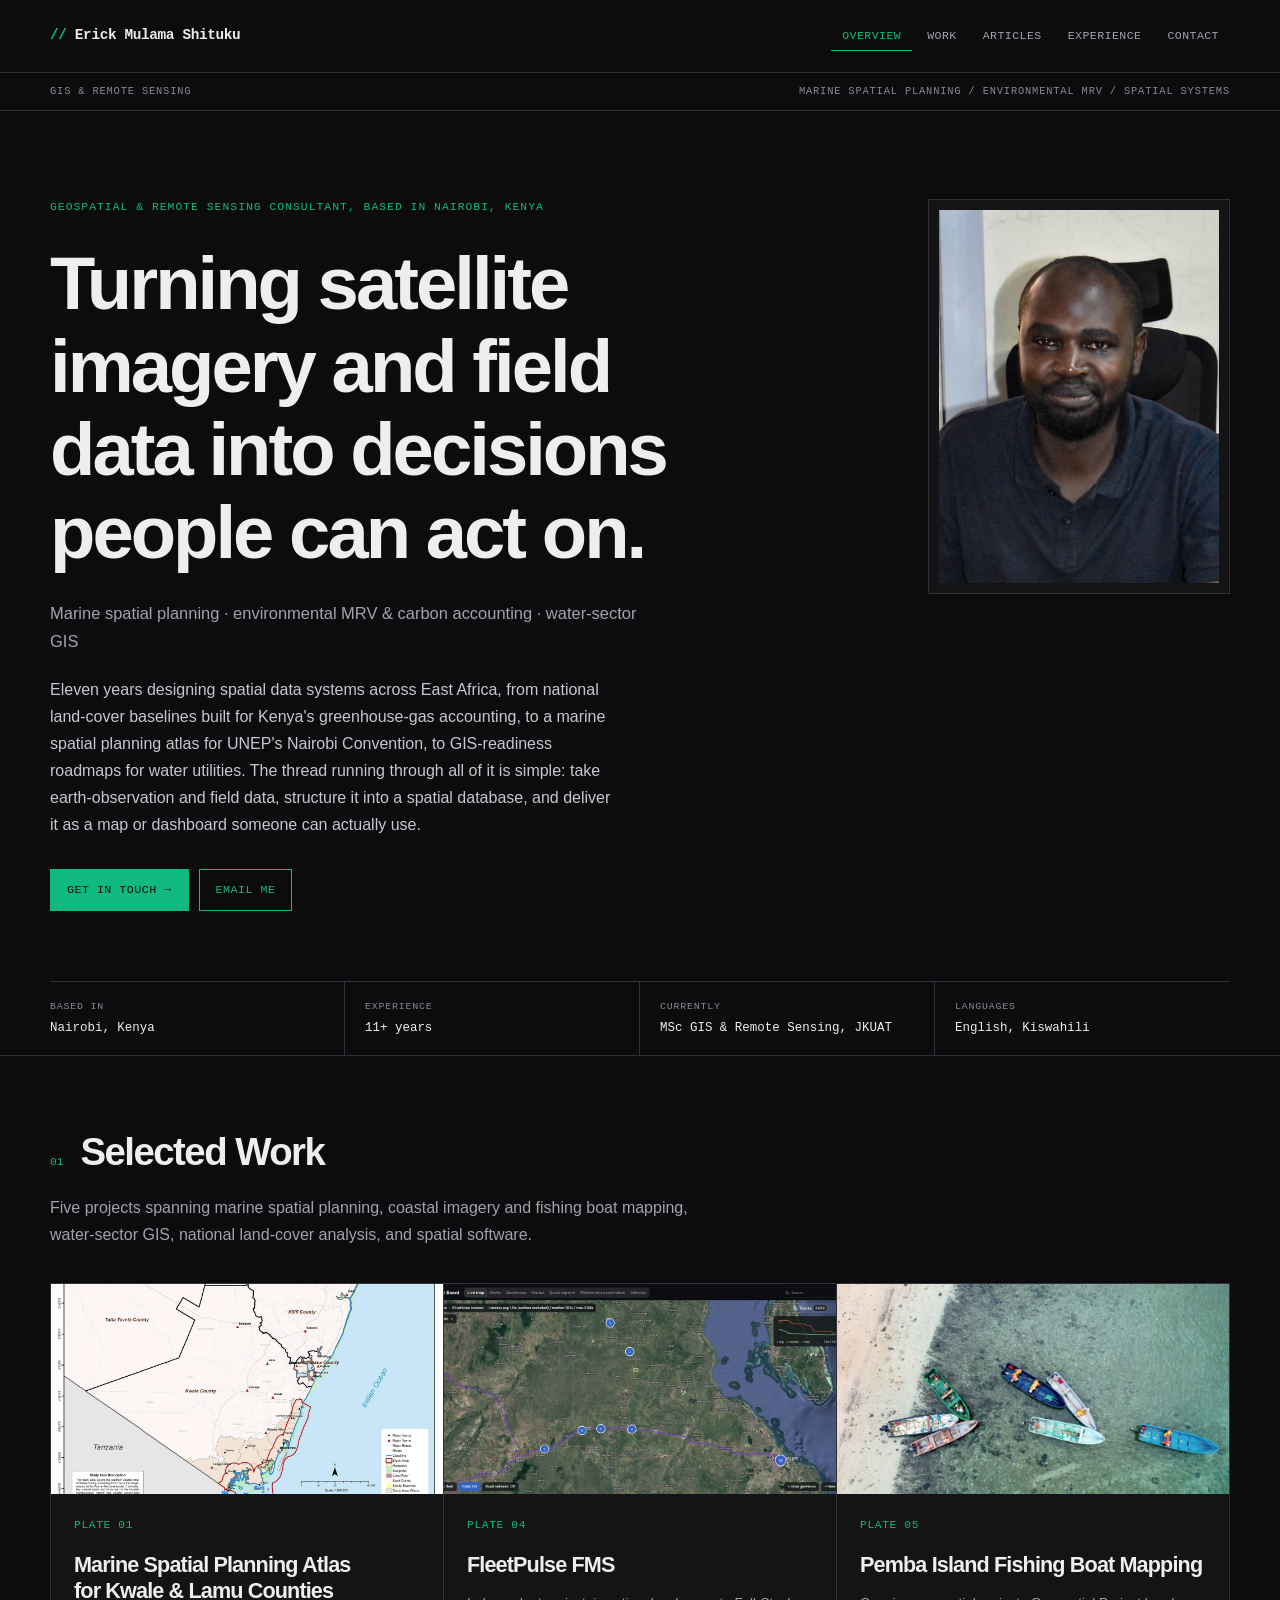
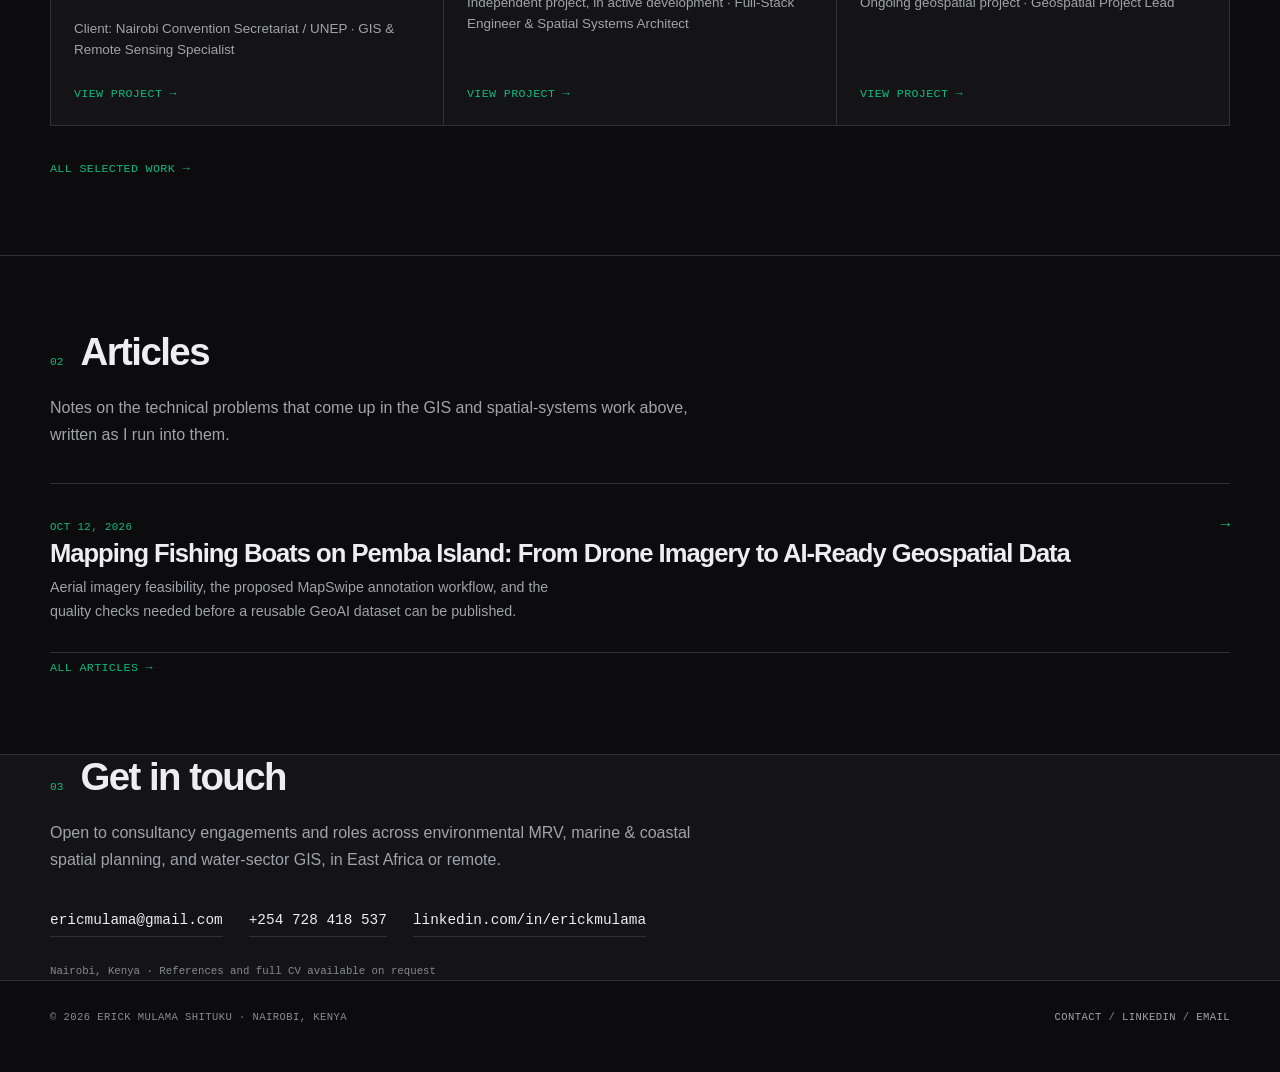
==== commit a5c8c3a3: "Make contact prominent on portfolio homepage" ====
--- a/index.html
+++ b/index.html
@@ -10,7 +10,7 @@
 <link rel="stylesheet" href="site.css">
 </head>
 <body class="page page-overview">
-<nav class="site-nav" aria-label="Main navigation"><div class="wrap nav-inner"><a class="brand" href="index.html">Erick Mulama Shituku</a><div class="navlinks"><a href="index.html" aria-current="page">Overview</a><a href="work.html">Work</a><a href="writing.html">Articles</a><a href="about.html">Experience</a></div></div></nav>
+<nav class="site-nav" aria-label="Main navigation"><div class="wrap nav-inner"><a class="brand" href="index.html">Erick Mulama Shituku</a><div class="navlinks"><a href="index.html" aria-current="page">Overview</a><a href="work.html">Work</a><a href="writing.html">Articles</a><a href="about.html">Experience</a><a href="index.html#contact">Contact</a></div></div></nav>
 <div class="data-strip" aria-label="Areas of practice"><div class="wrap"><span>GIS &amp; Remote Sensing</span><span>Marine Spatial Planning / Environmental MRV / Spatial Systems</span></div></div>
 <main>
 <header class="hero">
@@ -20,7 +20,7 @@
         <span class="eyebrow">Geospatial &amp; Remote Sensing Consultant, based in Nairobi, Kenya</span>
         <h1>Turning satellite imagery and field data into decisions people can act on.</h1>
         <p class="role">Marine spatial planning · environmental MRV &amp; carbon accounting · water-sector GIS</p>
-        <p class="lede">Eleven years designing spatial data systems across East Africa, from national land-cover baselines built for Kenya's greenhouse-gas accounting, to a marine spatial planning atlas for UNEP's Nairobi Convention, to GIS-readiness roadmaps for water utilities. The thread running through all of it is simple: take earth-observation and field data, structure it into a spatial database, and deliver it as a map or dashboard someone can actually use.</p>
+        <p class="lede">Eleven years designing spatial data systems across East Africa, from national land-cover baselines built for Kenya's greenhouse-gas accounting, to a marine spatial planning atlas for UNEP's Nairobi Convention, to GIS-readiness roadmaps for water utilities. The thread running through all of it is simple: take earth-observation and field data, structure it into a spatial database, and deliver it as a map or dashboard someone can actually use.</p><div class="hero-actions"><a class="hero-contact" href="#contact">Get in touch →</a><a class="hero-email" href="mailto:ericmulama@gmail.com">Email me</a></div>
       </div>
       <div class="hero-photo">
         <img src="images/headshot.jpg" alt="Portrait of Erick Mulama Shituku">
@@ -40,8 +40,19 @@
           <p class="article-card-excerpt">Aerial imagery feasibility, the proposed MapSwipe annotation workflow, and the quality checks needed before a reusable GeoAI dataset can be published.</p>
         </div>
         <span class="article-card-arrow">&rarr;</span>
-      </a></div><a class="section-link" href="writing.html">All articles →</a></div></section>
+      </a></div><a class="section-link" href="writing.html">All articles →</a></div></section><footer id="contact">
+  <div class="wrap">
+    <div class="sec-head"><span class="sec-num mono">03</span><h2>Get in touch</h2></div>
+    <p class="sec-intro">Open to consultancy engagements and roles across environmental MRV, marine &amp; coastal spatial planning, and water-sector GIS, in East Africa or remote.</p>
+    <div class="contact-grid">
+      <a href="mailto:ericmulama@gmail.com">ericmulama@gmail.com</a>
+      <a href="tel:+254728418537">+254 728 418 537</a>
+      <a href="https://www.linkedin.com/in/erickmulama" target="_blank" rel="noopener">linkedin.com/in/erickmulama</a>
+    </div>
+    <div class="fine">Nairobi, Kenya · References and full CV available on request</div>
+  </div>
+</footer>
 </main>
-<footer class="site-footer"><div class="wrap"><span>© 2026 Erick Mulama Shituku · Nairobi, Kenya</span><span><a href="about.html#contact">Contact</a> / <a href="https://www.linkedin.com/in/erickmulama" rel="noopener">LinkedIn</a> / <a href="mailto:ericmulama@gmail.com">Email</a></span></div></footer><script data-goatcounter="https://ericmulama.goatcounter.com/count" async src="//gc.zgo.at/count.js"></script>
+<footer class="site-footer"><div class="wrap"><span>© 2026 Erick Mulama Shituku · Nairobi, Kenya</span><span><a href="index.html#contact">Contact</a> / <a href="https://www.linkedin.com/in/erickmulama" rel="noopener">LinkedIn</a> / <a href="mailto:ericmulama@gmail.com">Email</a></span></div></footer><script data-goatcounter="https://ericmulama.goatcounter.com/count" async src="//gc.zgo.at/count.js"></script>
 </body>
 </html>
--- a/site.css
+++ b/site.css
@@ -46,6 +46,12 @@
 .hero h1{font-size:clamp(2.65rem,5.8vw,5.4rem);max-width:17ch;margin:0 0 26px}
 .hero .role{max-width:65ch;color:var(--muted);font-size:1.03rem;margin:0 0 22px}
 .hero .lede{max-width:64ch;color:#c7c7ce;font-size:1rem}
+.hero-actions{display:flex;flex-wrap:wrap;gap:10px;margin-top:30px}
+.hero-actions a{display:inline-flex;align-items:center;min-height:42px;padding:10px 16px;font:.73rem/1.2 var(--mono);text-transform:uppercase;letter-spacing:.04em;border:1px solid var(--accent)}
+.hero-contact{background:var(--accent);color:var(--canvas)}
+.hero-contact:hover{background:#34d399;color:var(--canvas)}
+.hero-email{color:var(--accent)}
+.hero-email:hover{background:var(--surface)}
 .hero-photo{border:1px solid var(--line);background:var(--surface);padding:10px}
 .hero-photo img{width:100%;aspect-ratio:3/4;object-fit:cover;filter:grayscale(.35)}
 .stamp{display:grid;grid-template-columns:repeat(4,1fr);border-top:1px solid var(--line)}
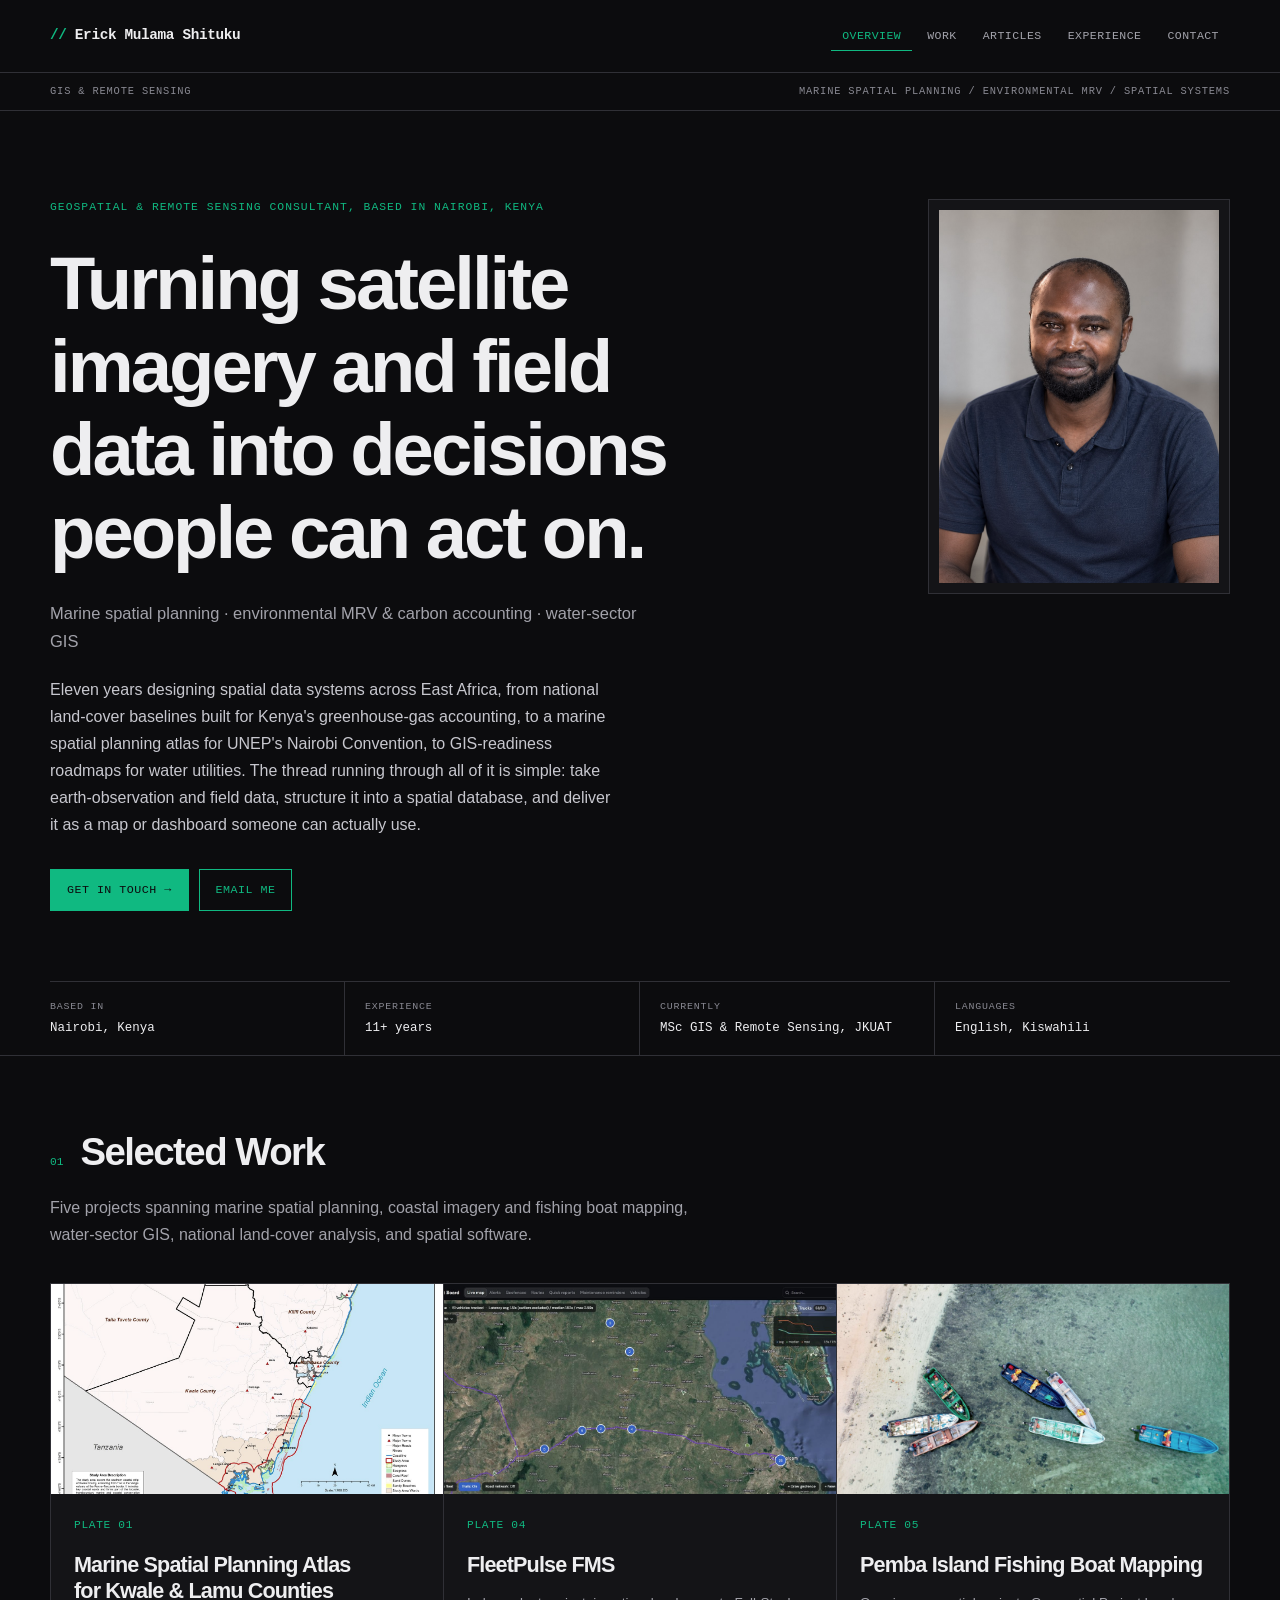
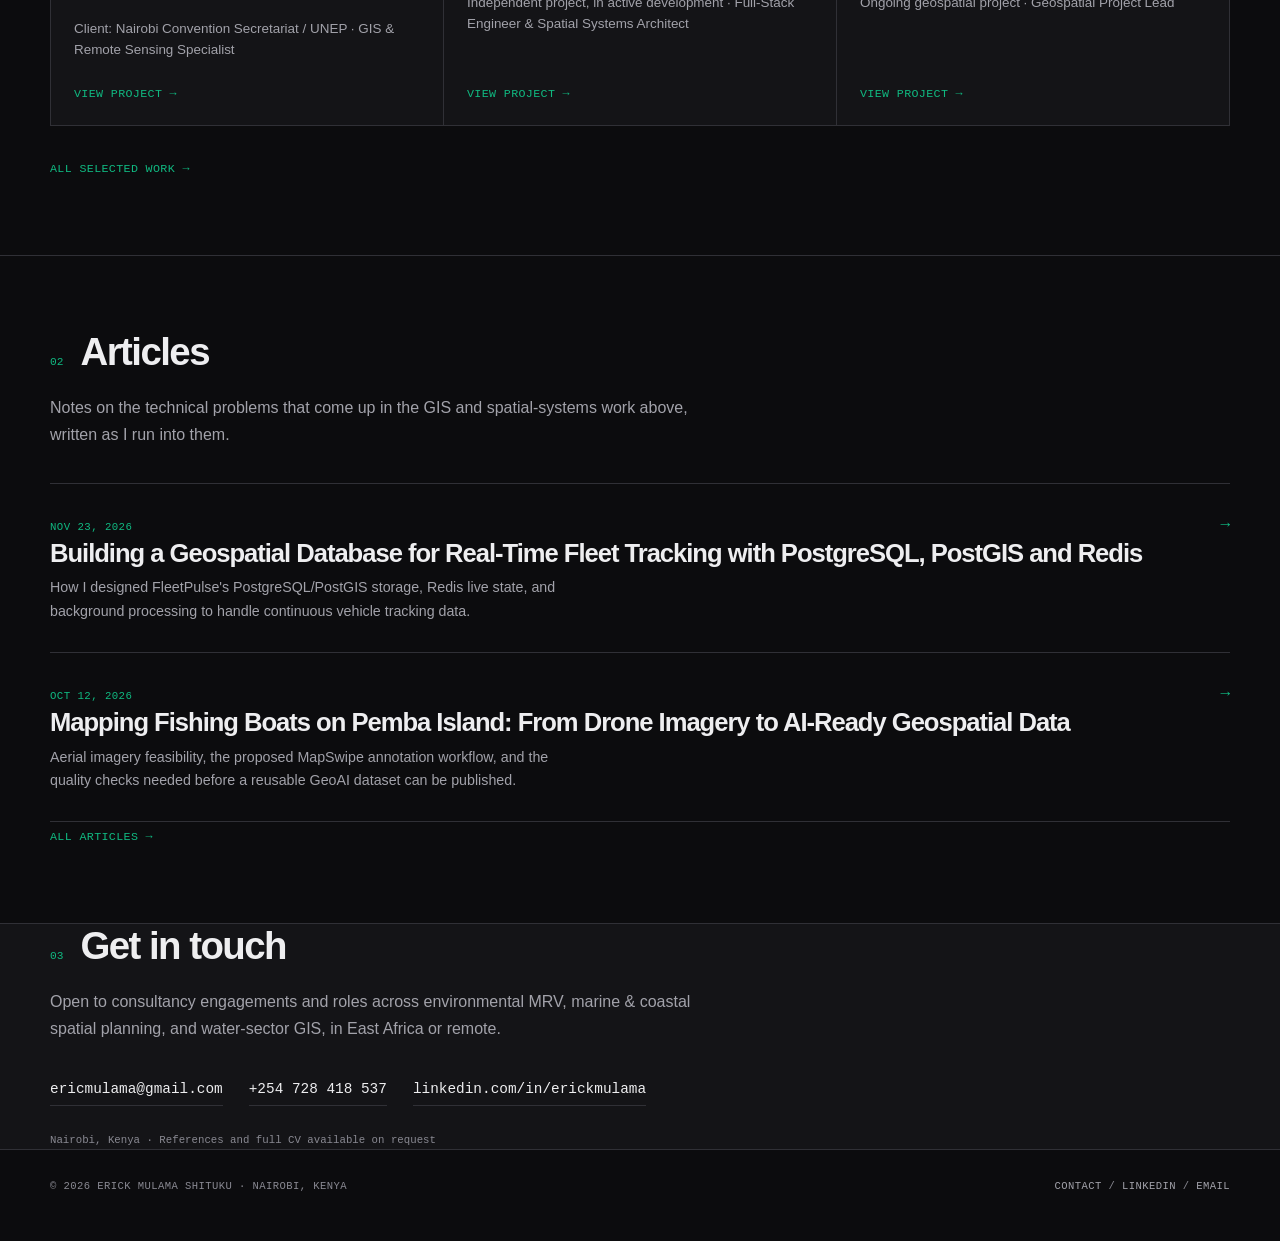
==== commit d7bb1b03: "Feature new FleetPulse PostGIS article" ====
--- a/index.html
+++ b/index.html
@@ -33,7 +33,7 @@
       <div><span class="k">Languages</span>English, Kiswahili</div>
     </div>
   </div>
-</header><section id="work"><div class="wrap"><div class="sec-head"><span class="sec-num">01</span><h2>Selected Work</h2></div><p class="sec-intro">Five projects spanning marine spatial planning, coastal imagery and fishing boat mapping, water-sector GIS, national land-cover analysis, and spatial software.</p><div class="home-grid"><a class="feature-card" href="work.html#marine-atlas"><img src="images/kwale-study-area.jpg" alt="" loading="lazy"><div class="feature-card-content"><span class="route-label">Plate 01</span><h3>Marine Spatial Planning Atlas for Kwale &amp; Lamu Counties</h3><div class="plate-client">Client: Nairobi Convention Secretariat / UNEP · GIS &amp; Remote Sensing Specialist</div><span class="text-link">View project →</span></div></a><a class="feature-card" href="work.html#fleetpulse"><img src="images/fleetpulse-live-map.jpg" alt="" loading="lazy"><div class="feature-card-content"><span class="route-label">Plate 04</span><h3>FleetPulse FMS</h3><div class="plate-client">Independent project, in active development · Full-Stack Engineer &amp; Spatial Systems Architect</div><span class="text-link">View project →</span></div></a><a class="feature-card" href="work.html#pemba"><img src="images/pemba-article-15.jpg" alt="" loading="lazy"><div class="feature-card-content"><span class="route-label">Plate 05</span><h3>Pemba Island Fishing Boat Mapping</h3><div class="plate-client">Ongoing geospatial project · Geospatial Project Lead</div><span class="text-link">View project →</span></div></a></div><a class="section-link" href="work.html">All selected work →</a></div></section><section id="articles"><div class="wrap"><div class="sec-head"><span class="sec-num">02</span><h2>Articles</h2></div><p class="sec-intro">Notes on the technical problems that come up in the GIS and spatial-systems work above, written as I run into them.</p><div class="article-list"><a class="article-card" href="articles/mapping-fishing-boats-pemba-island.html">
+</header><section id="work"><div class="wrap"><div class="sec-head"><span class="sec-num">01</span><h2>Selected Work</h2></div><p class="sec-intro">Five projects spanning marine spatial planning, coastal imagery and fishing boat mapping, water-sector GIS, national land-cover analysis, and spatial software.</p><div class="home-grid"><a class="feature-card" href="work.html#marine-atlas"><img src="images/kwale-study-area.jpg" alt="" loading="lazy"><div class="feature-card-content"><span class="route-label">Plate 01</span><h3>Marine Spatial Planning Atlas for Kwale &amp; Lamu Counties</h3><div class="plate-client">Client: Nairobi Convention Secretariat / UNEP · GIS &amp; Remote Sensing Specialist</div><span class="text-link">View project →</span></div></a><a class="feature-card" href="work.html#fleetpulse"><img src="images/fleetpulse-live-map.jpg" alt="" loading="lazy"><div class="feature-card-content"><span class="route-label">Plate 04</span><h3>FleetPulse FMS</h3><div class="plate-client">Independent project, in active development · Full-Stack Engineer &amp; Spatial Systems Architect</div><span class="text-link">View project →</span></div></a><a class="feature-card" href="work.html#pemba"><img src="images/pemba-article-15.jpg" alt="" loading="lazy"><div class="feature-card-content"><span class="route-label">Plate 05</span><h3>Pemba Island Fishing Boat Mapping</h3><div class="plate-client">Ongoing geospatial project · Geospatial Project Lead</div><span class="text-link">View project →</span></div></a></div><a class="section-link" href="work.html">All selected work →</a></div></section><section id="articles"><div class="wrap"><div class="sec-head"><span class="sec-num">02</span><h2>Articles</h2></div><p class="sec-intro">Notes on the technical problems that come up in the GIS and spatial-systems work above, written as I run into them.</p><div class="article-list"><a class="article-card" href="articles/building-geospatial-database-fleet-telematics.html"><div class="article-card-main"><span class="article-card-date">Nov 23, 2026</span><h3 class="article-card-title">Building a Geospatial Database for Real-Time Fleet Tracking with PostgreSQL, PostGIS and Redis</h3><p class="article-card-excerpt">How I designed FleetPulse's PostgreSQL/PostGIS storage, Redis live state, and background processing to handle continuous vehicle tracking data.</p></div><span class="article-card-arrow">&rarr;</span></a><a class="article-card" href="articles/mapping-fishing-boats-pemba-island.html">
         <div class="article-card-main">
           <span class="article-card-date">Oct 12, 2026</span>
           <h3 class="article-card-title">Mapping Fishing Boats on Pemba Island: From Drone Imagery to AI-Ready Geospatial Data</h3>
